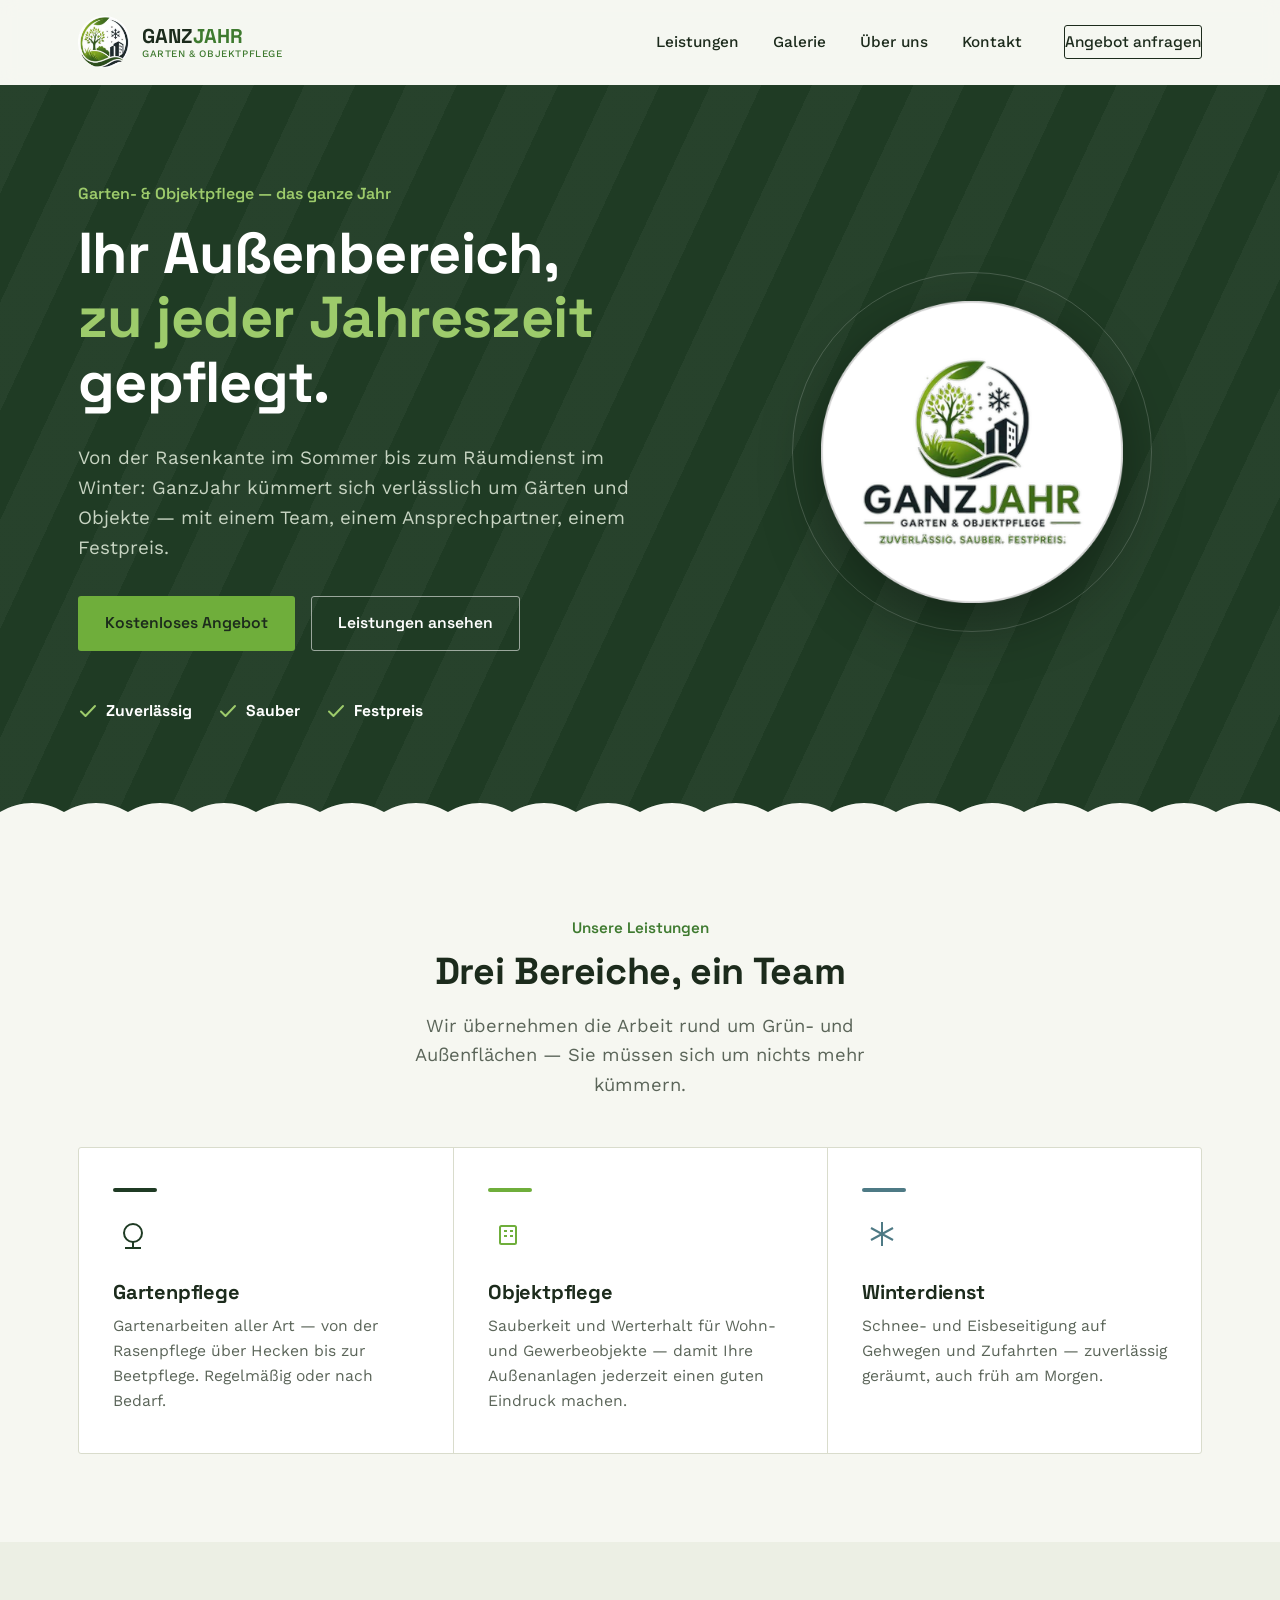
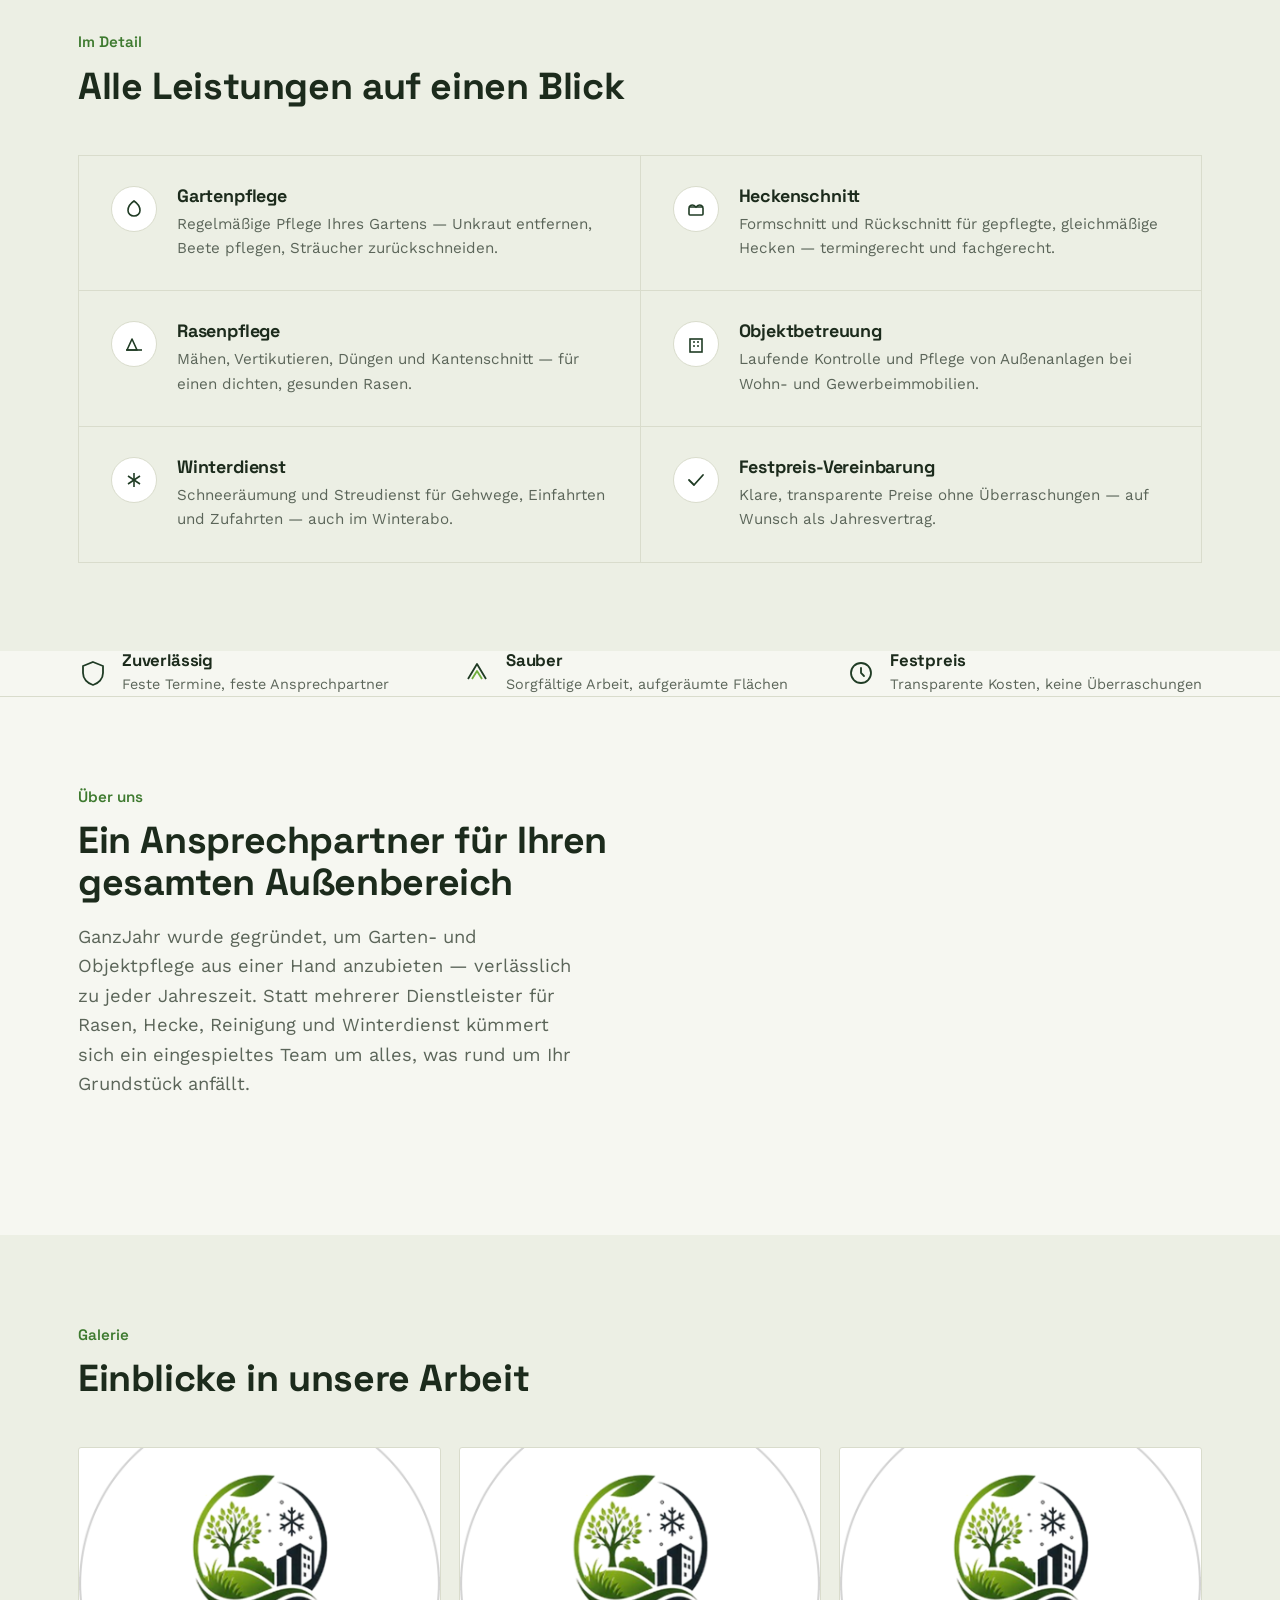
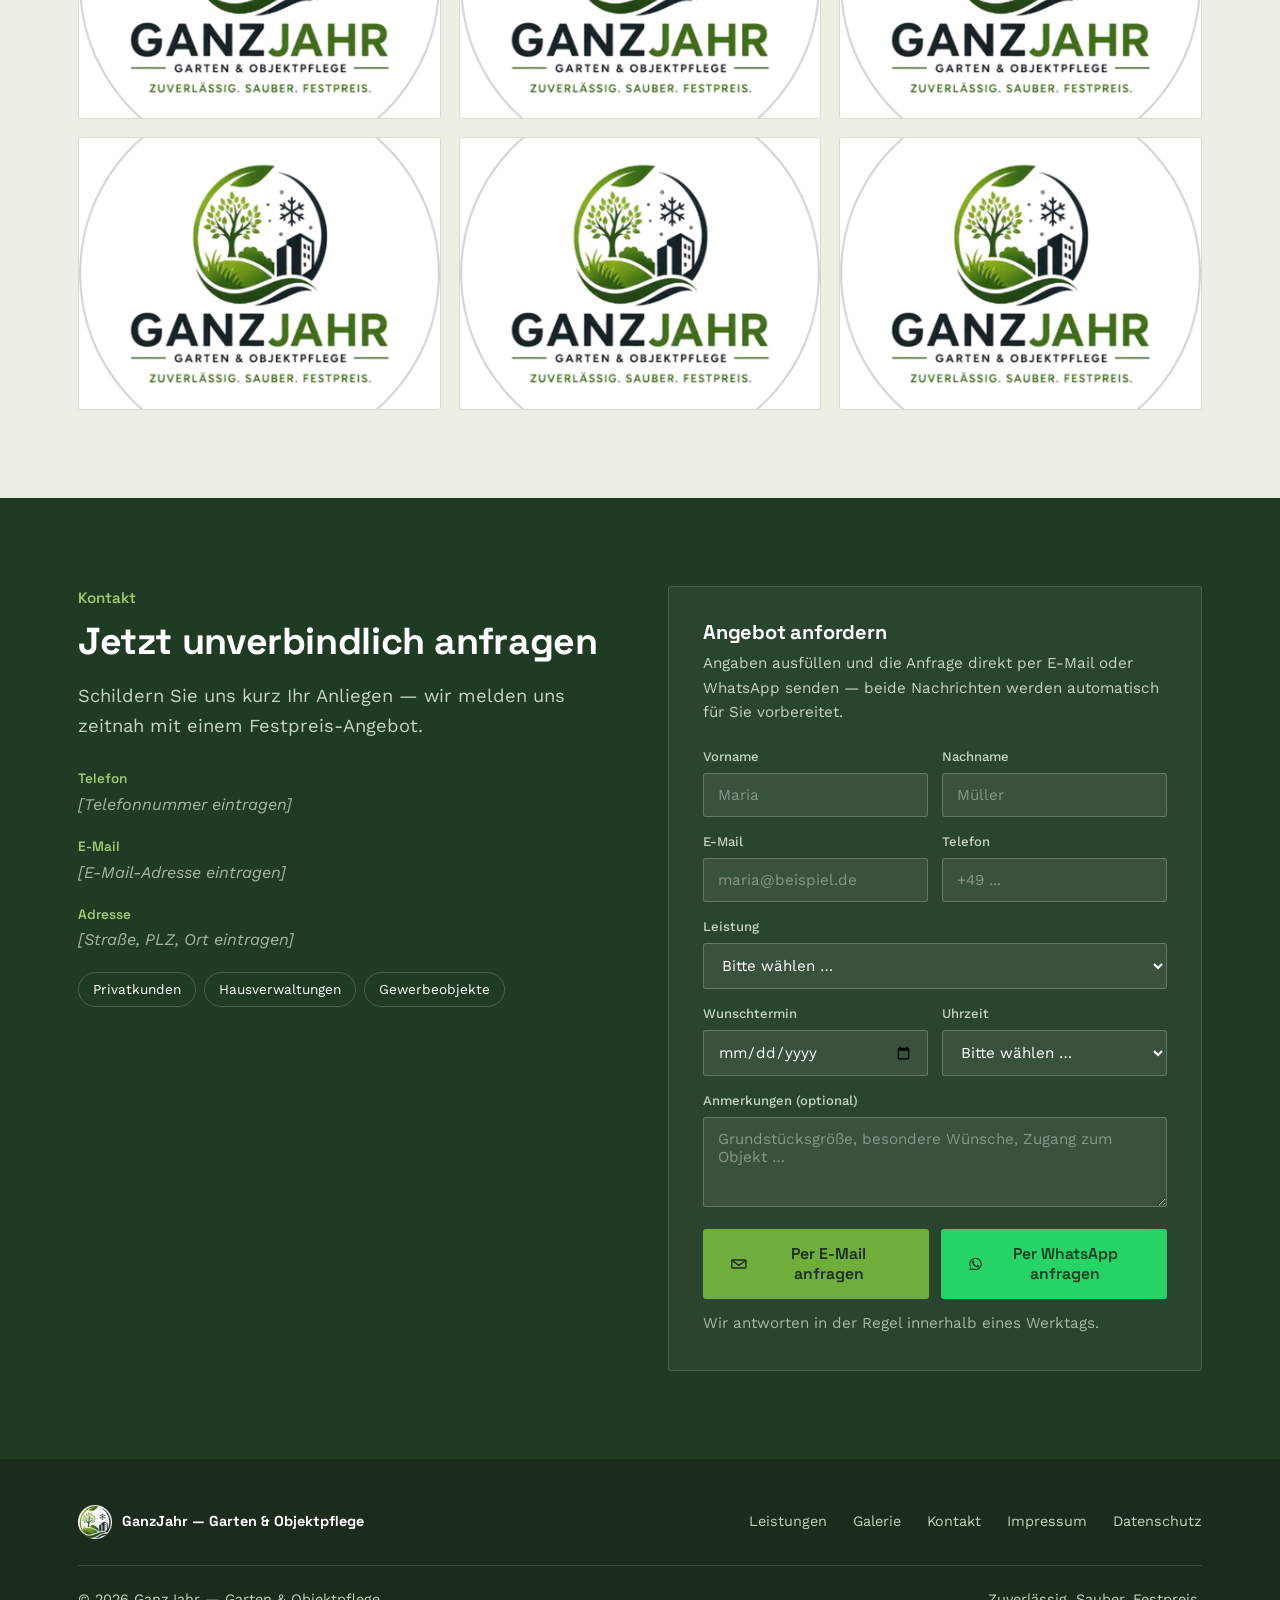
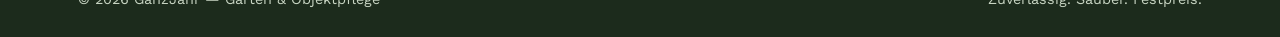
==== index.html @ 226527ea "first komment" ====
<!DOCTYPE html>
<html lang="de">
<head>
<meta charset="UTF-8">
<meta name="viewport" content="width=device-width, initial-scale=1.0">
<title>GanzJahr — Garten- & Objektpflege | Zuverlässig. Sauber. Festpreis.</title>
<meta name="description" content="GanzJahr übernimmt Gartenpflege, Objektpflege und Winterdienst für Privat- und Gewerbekunden — zuverlässig, sauber, zum Festpreis.">
<link rel="icon" type="image/png" href="img/logo-icon.png">
<link rel="preconnect" href="https://fonts.googleapis.com">
<link href="https://fonts.googleapis.com/css2?family=Space+Grotesk:wght@500;600;700&family=Work+Sans:wght@400;500;600&display=swap" rel="stylesheet">
<link rel="stylesheet" href="css/style.css">
</head>
<body>

<header class="site-header" id="siteHeader">
  <div class="container">
    <a href="#top" class="brand">
      <img src="img/logo-icon.png" alt="GanzJahr Logo">
      <span class="brand-text">GANZ<span>JAHR</span>
        <span class="brand-sub">GARTEN &amp; OBJEKTPFLEGE</span>
      </span>
    </a>
    <nav class="main-nav" id="mainNav">
      <a href="#leistungen">Leistungen</a>
      <a href="#galerie">Galerie</a>
      <a href="#ueber-uns">Über uns</a>
      <a href="#kontakt">Kontakt</a>
      <a href="#kontakt" class="btn btn-outline nav-cta">Angebot anfragen</a>
    </nav>
    <button class="nav-toggle" id="navToggle" aria-label="Menü öffnen" aria-expanded="false">
      <span></span><span></span><span></span>
    </button>
  </div>
</header>

<main id="top">

  <!-- ============ HERO ============ -->
  <section class="hero">
    <div class="hero-stripes"></div>
    <div class="container">
      <div class="hero-copy">
        <div class="hero-eyebrow">Garten- &amp; Objektpflege — das ganze Jahr</div>
        <h1>Ihr Außenbereich,<br><em>zu jeder Jahreszeit</em> gepflegt.</h1>
        <p class="lede">Von der Rasenkante im Sommer bis zum Räumdienst im Winter: GanzJahr kümmert sich verlässlich um Gärten und Objekte — mit einem Team, einem Ansprechpartner, einem Festpreis.</p>
        <div class="hero-actions">
          <a href="#kontakt" class="btn btn-primary">Kostenloses Angebot</a>
          <a href="#leistungen" class="btn btn-ghost">Leistungen ansehen</a>
        </div>
        <div class="hero-badges">
          <div>
            <svg width="20" height="20" viewBox="0 0 20 20" fill="none"><path d="M3 10.5L7.5 15L17 5" stroke="#9DCB6B" stroke-width="2" stroke-linecap="round" stroke-linejoin="round"/></svg>
            Zuverlässig
          </div>
          <div>
            <svg width="20" height="20" viewBox="0 0 20 20" fill="none"><path d="M3 10.5L7.5 15L17 5" stroke="#9DCB6B" stroke-width="2" stroke-linecap="round" stroke-linejoin="round"/></svg>
            Sauber
          </div>
          <div>
            <svg width="20" height="20" viewBox="0 0 20 20" fill="none"><path d="M3 10.5L7.5 15L17 5" stroke="#9DCB6B" stroke-width="2" stroke-linecap="round" stroke-linejoin="round"/></svg>
            Festpreis
          </div>
        </div>
      </div>
      <div class="hero-graphic">
        <div class="ring"><img src="img/logo-full.png" alt="GanzJahr — Garten &amp; Objektpflege"></div>
      </div>
    </div>

    <!-- signature hedge-cut divider -->
    <svg class="hedge-divider" viewBox="0 0 1200 34" preserveAspectRatio="none">
      <path d="M0,34 L0,18 C20,6 40,6 60,18 C80,6 100,6 120,18 C140,6 160,6 180,18 C200,6 220,6 240,18 C260,6 280,6 300,18 C320,6 340,6 360,18 C380,6 400,6 420,18 C440,6 460,6 480,18 C500,6 520,6 540,18 C560,6 580,6 600,18 C620,6 640,6 660,18 C680,6 700,6 720,18 C740,6 760,6 780,18 C800,6 820,6 840,18 C860,6 880,6 900,18 C920,6 940,6 960,18 C980,6 1000,6 1020,18 C1040,6 1060,6 1080,18 C1100,6 1120,6 1140,18 C1160,6 1180,6 1200,18 L1200,34 Z" fill="#F6F7F1"/>
    </svg>
  </section>

  <!-- ============ PILLARS (3 Kernleistungen) ============ -->
  <section id="leistungen">
    <div class="container">
      <div class="section-head center">
        <div class="section-tag">Unsere Leistungen</div>
        <h2>Drei Bereiche, ein Team</h2>
        <p class="lede" style="margin:0 auto;">Wir übernehmen die Arbeit rund um Grün- und Außenflächen — Sie müssen sich um nichts mehr kümmern.</p>
      </div>

      <div class="pillars">
        <div class="pillar">
          <div class="pillar-bar"></div>
          <div class="icon-wrap">
            <svg width="40" height="40" viewBox="0 0 40 40" fill="none"><circle cx="20" cy="19" r="9" stroke="#1F3B24" stroke-width="2"/><line x1="20" y1="28" x2="20" y2="35" stroke="#1F3B24" stroke-width="2"/><line x1="12" y1="34" x2="28" y2="34" stroke="#1F3B24" stroke-width="2"/></svg>
          </div>
          <h3>Gartenpflege</h3>
          <p>Gartenarbeiten aller Art — von der Rasenpflege über Hecken bis zur Beetpflege. Regelmäßig oder nach Bedarf.</p>
        </div>
        <div class="pillar">
          <div class="pillar-bar"></div>
          <div class="icon-wrap">
            <svg width="40" height="40" viewBox="0 0 40 40" fill="none"><rect x="12" y="12" width="16" height="18" rx="1.5" stroke="#6FAE3B" stroke-width="2"/><line x1="16" y1="17" x2="19" y2="17" stroke="#6FAE3B" stroke-width="2"/><line x1="16" y1="22" x2="19" y2="22" stroke="#6FAE3B" stroke-width="2"/><line x1="22" y1="17" x2="25" y2="17" stroke="#6FAE3B" stroke-width="2"/><line x1="22" y1="22" x2="25" y2="22" stroke="#6FAE3B" stroke-width="2"/></svg>
          </div>
          <h3>Objektpflege</h3>
          <p>Sauberkeit und Werterhalt für Wohn- und Gewerbeobjekte — damit Ihre Außenanlagen jederzeit einen guten Eindruck machen.</p>
        </div>
        <div class="pillar">
          <div class="pillar-bar"></div>
          <div class="icon-wrap">
            <svg width="40" height="40" viewBox="0 0 40 40" fill="none"><line x1="20" y1="8" x2="20" y2="32" stroke="#4E7A85" stroke-width="2"/><line x1="9" y1="14" x2="31" y2="26" stroke="#4E7A85" stroke-width="2"/><line x1="31" y1="14" x2="9" y2="26" stroke="#4E7A85" stroke-width="2"/></svg>
          </div>
          <h3>Winterdienst</h3>
          <p>Schnee- und Eisbeseitigung auf Gehwegen und Zufahrten — zuverlässig geräumt, auch früh am Morgen.</p>
        </div>
      </div>
    </div>
  </section>

  <!-- ============ DETAILLIERTE LEISTUNGEN ============ -->
  <section class="services-alt">
    <div class="container">
      <div class="section-head">
        <div class="section-tag">Im Detail</div>
        <h2>Alle Leistungen auf einen Blick</h2>
      </div>
    </div>
    <div class="container">
      <div class="service-grid">

        <div class="service-row">
          <div class="icon-wrap"><svg width="22" height="22" viewBox="0 0 22 22" fill="none"><path d="M11 3C11 3 5 7 5 12.5C5 15.5 7.5 18 11 18C14.5 18 17 15.5 17 12.5C17 7 11 3 11 3Z" stroke="#1F3B24" stroke-width="1.6"/></svg></div>
          <div>
            <h3>Gartenpflege</h3>
            <p>Regelmäßige Pflege Ihres Gartens — Unkraut entfernen, Beete pflegen, Sträucher zurückschneiden.</p>
          </div>
        </div>

        <div class="service-row">
          <div class="icon-wrap"><svg width="22" height="22" viewBox="0 0 22 22" fill="none"><rect x="4" y="9" width="14" height="8" rx="1" stroke="#1F3B24" stroke-width="1.6"/><path d="M4 9 Q7 5 11 9 Q15 5 18 9" stroke="#1F3B24" stroke-width="1.6"/></svg></div>
          <div>
            <h3>Heckenschnitt</h3>
            <p>Formschnitt und Rückschnitt für gepflegte, gleichmäßige Hecken — termingerecht und fachgerecht.</p>
          </div>
        </div>

        <div class="service-row">
          <div class="icon-wrap"><svg width="22" height="22" viewBox="0 0 22 22" fill="none"><path d="M4 17 L9 6 L14 17 Z" stroke="#1F3B24" stroke-width="1.6" stroke-linejoin="round"/><line x1="3" y1="17" x2="19" y2="17" stroke="#1F3B24" stroke-width="1.6"/></svg></div>
          <div>
            <h3>Rasenpflege</h3>
            <p>Mähen, Vertikutieren, Düngen und Kantenschnitt — für einen dichten, gesunden Rasen.</p>
          </div>
        </div>

        <div class="service-row">
          <div class="icon-wrap"><svg width="22" height="22" viewBox="0 0 22 22" fill="none"><rect x="5" y="6" width="12" height="13" stroke="#1F3B24" stroke-width="1.6"/><line x1="8" y1="9" x2="10" y2="9" stroke="#1F3B24" stroke-width="1.4"/><line x1="12" y1="9" x2="14" y2="9" stroke="#1F3B24" stroke-width="1.4"/><line x1="8" y1="13" x2="10" y2="13" stroke="#1F3B24" stroke-width="1.4"/><line x1="12" y1="13" x2="14" y2="13" stroke="#1F3B24" stroke-width="1.4"/></svg></div>
          <div>
            <h3>Objektbetreuung</h3>
            <p>Laufende Kontrolle und Pflege von Außenanlagen bei Wohn- und Gewerbeimmobilien.</p>
          </div>
        </div>

        <div class="service-row">
          <div class="icon-wrap"><svg width="22" height="22" viewBox="0 0 22 22" fill="none"><line x1="11" y1="4" x2="11" y2="18" stroke="#1F3B24" stroke-width="1.6"/><line x1="5" y1="7" x2="17" y2="15" stroke="#1F3B24" stroke-width="1.6"/><line x1="17" y1="7" x2="5" y2="15" stroke="#1F3B24" stroke-width="1.6"/></svg></div>
          <div>
            <h3>Winterdienst</h3>
            <p>Schneeräumung und Streudienst für Gehwege, Einfahrten und Zufahrten — auch im Winterabo.</p>
          </div>
        </div>

        <div class="service-row">
          <div class="icon-wrap"><svg width="22" height="22" viewBox="0 0 22 22" fill="none"><path d="M4 11L9 16L18 6" stroke="#1F3B24" stroke-width="1.8" stroke-linecap="round" stroke-linejoin="round"/></svg></div>
          <div>
            <h3>Festpreis-Vereinbarung</h3>
            <p>Klare, transparente Preise ohne Überraschungen — auf Wunsch als Jahresvertrag.</p>
          </div>
        </div>

      </div>
    </div>
  </section>

  <!-- ============ TRUST BAND (Tagline) ============ -->
  <section class="trust-band" style="padding-top:0; padding-bottom:0; border-top:none;">
    <div class="container">
      <div class="trust-item">
        <svg width="30" height="30" viewBox="0 0 30 30" fill="none"><path d="M15 4L25 8V15C25 21 20.5 25.5 15 27C9.5 25.5 5 21 5 15V8L15 4Z" stroke="#1F3B24" stroke-width="1.8"/></svg>
        <div><h4>Zuverlässig</h4><p>Feste Termine, feste Ansprechpartner</p></div>
      </div>
      <div class="trust-item">
        <svg width="30" height="30" viewBox="0 0 30 30" fill="none"><path d="M6 21L15 6L24 21" stroke="#1F3B24" stroke-width="1.8" stroke-linejoin="round"/><path d="M10 21L15 13L20 21" stroke="#6FAE3B" stroke-width="1.8" stroke-linejoin="round"/></svg>
        <div><h4>Sauber</h4><p>Sorgfältige Arbeit, aufgeräumte Flächen</p></div>
      </div>
      <div class="trust-item">
        <svg width="30" height="30" viewBox="0 0 30 30" fill="none"><circle cx="15" cy="15" r="10" stroke="#1F3B24" stroke-width="1.8"/><path d="M15 10V15L18 18" stroke="#1F3B24" stroke-width="1.8" stroke-linecap="round"/></svg>
        <div><h4>Festpreis</h4><p>Transparente Kosten, keine Überraschungen</p></div>
      </div>
    </div>
  </section>

  <!-- ============ ÜBER UNS ============ -->
  <section id="ueber-uns">
    <div class="container">
      <div class="section-head">
        <div class="section-tag">Über uns</div>
        <h2>Ein Ansprechpartner für Ihren gesamten Außenbereich</h2>
        <p class="lede">GanzJahr wurde gegründet, um Garten- und Objektpflege aus einer Hand anzubieten — verlässlich zu jeder Jahreszeit. Statt mehrerer Dienstleister für Rasen, Hecke, Reinigung und Winterdienst kümmert sich ein eingespieltes Team um alles, was rund um Ihr Grundstück anfällt.</p>
      </div>
    </div>
  </section>

  <!-- ============ GALERIE ============ -->
  <section id="galerie" class="services-alt">
    <div class="container">
      <div class="section-head">
        <div class="section-tag">Galerie</div>
        <h2>Einblicke in unsere Arbeit</h2>
      </div>

      <div class="gallery-grid" id="galleryGrid">
        <a class="gallery-item" href="img/gallery/rasenpflege.svg" data-lightbox><img src="img/gallery/rasenpflege.jpg" alt="Rasenpflege — Vorher/Nachher" loading="lazy"></a>
        <a class="gallery-item" href="img/gallery/heckenschnitt.svg" data-lightbox><img src="img/gallery/heckenschnitt.jpg" alt="Heckenschnitt Formschnitt" loading="lazy"></a>
        <a class="gallery-item" href="img/gallery/gartenpflege.svg" data-lightbox><img src="img/gallery/gartenpflege.jpg" alt="Laufende Gartenpflege" loading="lazy"></a>
        <a class="gallery-item" href="img/gallery/winterdienst.svg" data-lightbox><img src="img/gallery/winterdienst.jpg" alt="Winterdienst Räum- und Streudienst" loading="lazy"></a>
        <a class="gallery-item" href="img/gallery/objektpflege.svg" data-lightbox><img src="img/gallery/objektpflege.jpg" alt="Objektpflege Außenanlagen" loading="lazy"></a>
        <a class="gallery-item" href="img/gallery/team.svg" data-lightbox><img src="img/gallery/team.jpg" alt="Unser Team im Einsatz" loading="lazy"></a>
      </div>
    </div>
  </section>

  <!-- ============ KONTAKT ============ -->
  <section id="kontakt" class="contact">
    <div class="container">
      <div class="contact-grid">
        <div>
          <div class="section-tag">Kontakt</div>
          <h2>Jetzt unverbindlich anfragen</h2>
          <p class="lede">Schildern Sie uns kurz Ihr Anliegen — wir melden uns zeitnah mit einem Festpreis-Angebot.</p>

          <ul class="contact-list">
            <li>
              <div>
                <strong>Telefon</strong>
                <span class="placeholder-text">[Telefonnummer eintragen]</span>
              </div>
            </li>
            <li>
              <div>
                <strong>E-Mail</strong>
                <span class="placeholder-text">[E-Mail-Adresse eintragen]</span>
              </div>
            </li>
            <li>
              <div>
                <strong>Adresse</strong>
                <span class="placeholder-text">[Straße, PLZ, Ort eintragen]</span>
              </div>
            </li>
          </ul>

          <div class="area-list">
            <span>Privatkunden</span>
            <span>Hausverwaltungen</span>
            <span>Gewerbeobjekte</span>
          </div>
        </div>

        <div class="contact-card">
          <h3>Angebot anfordern</h3>
          <p>Angaben ausfüllen und die Anfrage direkt per E-Mail oder WhatsApp senden — beide Nachrichten werden automatisch für Sie vorbereitet.</p>

          <div class="booking-form">
            <div class="form-row">
              <div class="form-group">
                <label for="firstName">Vorname</label>
                <input type="text" id="firstName" placeholder="Maria">
              </div>
              <div class="form-group">
                <label for="lastName">Nachname</label>
                <input type="text" id="lastName" placeholder="Müller">
              </div>
            </div>
            <div class="form-row">
              <div class="form-group">
                <label for="email">E-Mail</label>
                <input type="email" id="email" placeholder="maria@beispiel.de">
              </div>
              <div class="form-group">
                <label for="phone">Telefon</label>
                <input type="tel" id="phone" placeholder="+49 ...">
              </div>
            </div>
            <div class="form-group">
              <label for="service">Leistung</label>
              <select id="service">
                <option value="">Bitte wählen …</option>
                <option>Gartenpflege (allgemein)</option>
                <option>Heckenschnitt</option>
                <option>Rasenpflege</option>
                <option>Objektbetreuung</option>
                <option>Winterdienst</option>
                <option>Festpreis-Jahresvertrag</option>
                <option>Sonstiges / individuelle Anfrage</option>
              </select>
            </div>
            <div class="form-row">
              <div class="form-group">
                <label for="date">Wunschtermin</label>
                <input type="date" id="date">
              </div>
              <div class="form-group">
                <label for="time">Uhrzeit</label>
                <select id="time">
                  <option value="">Bitte wählen …</option>
                  <option>08:00 Uhr</option>
                  <option>09:00 Uhr</option>
                  <option>10:00 Uhr</option>
                  <option>11:00 Uhr</option>
                  <option>13:00 Uhr</option>
                  <option>14:00 Uhr</option>
                  <option>15:00 Uhr</option>
                  <option>16:00 Uhr</option>
                  <option>17:00 Uhr</option>
                </select>
              </div>
            </div>
            <div class="form-group">
              <label for="message">Anmerkungen (optional)</label>
              <textarea id="message" placeholder="Grundstücksgröße, besondere Wünsche, Zugang zum Objekt …"></textarea>
            </div>

            <div id="form-status" class="form-status" role="status"></div>

            <div class="form-actions">
              <button type="button" class="btn btn-primary" id="submitEmailBtn" onclick="sendEmail()">
                <svg width="18" height="18" viewBox="0 0 20 20" fill="none"><path d="M3 5.5h14a1 1 0 011 1v7a1 1 0 01-1 1H3a1 1 0 01-1-1v-7a1 1 0 011-1z" stroke="currentColor" stroke-width="1.6"/><path d="M2.5 6l7.5 5.5L17.5 6" stroke="currentColor" stroke-width="1.6" stroke-linecap="round" stroke-linejoin="round"/></svg>
                Per E-Mail anfragen
              </button>
              <button type="button" class="btn btn-whatsapp" id="submitWhatsappBtn" onclick="sendWhatsApp()">
                <svg width="18" height="18" viewBox="0 0 24 24" fill="currentColor"><path d="M17.47 14.38c-.29-.15-1.71-.84-1.97-.94-.27-.1-.46-.15-.66.15-.2.29-.75.94-.92 1.13-.17.2-.34.22-.63.07-.29-.15-1.22-.45-2.32-1.43-.86-.76-1.44-1.7-1.6-1.99-.17-.29-.02-.44.13-.59.13-.13.29-.34.44-.51.15-.17.2-.29.29-.49.1-.2.05-.37-.02-.51-.07-.15-.66-1.59-.9-2.18-.24-.57-.48-.5-.66-.51h-.56c-.2 0-.51.07-.78.37-.27.29-1.02 1-1.02 2.43 0 1.43 1.05 2.82 1.19 3.01.15.2 2.05 3.13 4.97 4.39.69.3 1.23.48 1.65.61.69.22 1.32.19 1.82.11.55-.08 1.71-.7 1.95-1.37.24-.68.24-1.26.17-1.38-.07-.12-.26-.2-.55-.34z"/><path d="M12.02 2C6.5 2 2.02 6.48 2.02 12c0 1.87.51 3.63 1.4 5.14L2 22l4.99-1.31A9.96 9.96 0 0012.02 22C17.55 22 22 17.52 22 12S17.55 2 12.02 2zm0 18.2c-1.7 0-3.29-.47-4.65-1.28l-.33-.2-3.16.83.84-3.08-.22-.32A8.18 8.18 0 013.82 12c0-4.53 3.68-8.2 8.2-8.2 4.53 0 8.2 3.67 8.2 8.2 0 4.52-3.67 8.2-8.2 8.2z"/></svg>
                Per WhatsApp anfragen
              </button>
            </div>
            <p class="form-hint">Wir antworten in der Regel innerhalb eines Werktags.</p>
          </div>
        </div>
      </div>
    </div>
  </section>

</main>

<footer class="site-footer">
  <div class="container">
    <div class="footer-top">
      <div class="footer-brand">
        <img src="img/logo-icon.png" alt="GanzJahr">
        GanzJahr — Garten &amp; Objektpflege
      </div>
      <div class="footer-links">
        <a href="#leistungen">Leistungen</a>
        <a href="#galerie">Galerie</a>
        <a href="#kontakt">Kontakt</a>
        <a href="impressum.html">Impressum</a>
        <a href="datenschutz.html">Datenschutz</a>
      </div>
    </div>
    <div class="footer-bottom">
      <span>© <span id="year"></span> GanzJahr — Garten &amp; Objektpflege</span>
      <span>Zuverlässig. Sauber. Festpreis.</span>
    </div>
  </div>
</footer>

<div class="lightbox" id="lightbox">
  <button class="lightbox-close" id="lightboxClose" aria-label="Schließen">&times;</button>
  <img id="lightboxImg" src="" alt="">
</div>

<script src="js/main.js"></script>
</body>
</html>
---- css/style.css ----
/* ===========================================================
   GanzJahr — Garten & Objektpflege
   Design tokens derived from the brand mark:
   dark canopy green, bright leaf green, near-black ink, warm paper.
   =========================================================== */

:root {
  --ink:        #1C2B1C;   /* near-black, tinted green — headings, structure */
  --forest:     #1F3B24;   /* deep forest green — hero / footer grounds     */
  --forest-2:   #26471F;   /* secondary deep green for gradients/stripes    */
  --green:      #3E7A2F;   /* mid brand green                               */
  --leaf:       #6FAE3B;   /* bright leaf accent — CTAs, highlights          */
  --leaf-light: #9DCB6B;   /* lighter leaf, hovers                          */
  --ice:        #CFE3E8;   /* pale ice-blue — Winterdienst accent only      */
  --ice-deep:   #4E7A85;   /* deeper ice for icon strokes on light bg       */
  --paper:      #F6F7F1;   /* warm off-white background                     */
  --paper-dim:  #ECEFE4;   /* alternate section background                  */
  --line:       #D9DCCC;   /* hairline borders                              */
  --muted:      #5B6559;   /* secondary text on paper                       */
  --muted-on-dark: #C7D4C2;

  --font-display: 'Space Grotesk', 'Arial Narrow', sans-serif;
  --font-body: 'Work Sans', -apple-system, 'Segoe UI', sans-serif;

  --max-w: 1180px;
  --radius: 3px;
}

* { box-sizing: border-box; }
html { scroll-behavior: smooth; }

html, body {
  margin: 0;
  padding: 0;
}

body {
  font-family: var(--font-body);
  color: var(--ink);
  background: var(--paper);
  line-height: 1.6;
  font-size: 17px;
  -webkit-font-smoothing: antialiased;
}

img { max-width: 100%; display: block; }

a { color: inherit; text-decoration: none; }

.container {
  max-width: var(--max-w);
  margin: 0 auto;
  padding: 0 28px;
}

h1, h2, h3, h4 {
  font-family: var(--font-display);
  font-weight: 700;
  line-height: 1.12;
  margin: 0 0 0.5em;
  letter-spacing: -0.01em;
}

h1 { font-size: clamp(2.4rem, 5vw, 3.6rem); }
h2 { font-size: clamp(1.7rem, 3vw, 2.35rem); }
h3 { font-size: 1.25rem; }

p { margin: 0 0 1em; max-width: 62ch; }

.lede {
  font-size: 1.15rem;
  color: var(--muted);
  max-width: 46ch;
}

section { padding: 88px 0; }

.section-tag {
  font-family: var(--font-display);
  font-weight: 600;
  font-size: 0.95rem;
  color: var(--green);
  margin: 0 0 10px;
}

.section-head {
  max-width: 620px;
  margin-bottom: 48px;
}

.section-head.center {
  margin-left: auto;
  margin-right: auto;
  text-align: center;
}

/* -------------------- Buttons -------------------- */

.btn {
  display: inline-flex;
  align-items: center;
  gap: 8px;
  padding: 14px 26px;
  font-family: var(--font-display);
  font-weight: 600;
  font-size: 0.98rem;
  border-radius: var(--radius);
  border: 1.5px solid transparent;
  cursor: pointer;
  transition: transform 0.15s ease, background 0.15s ease, border-color 0.15s ease;
}

.btn:hover { transform: translateY(-1px); }

.btn-primary {
  background: var(--leaf);
  color: var(--ink);
}
.btn-primary:hover { background: var(--leaf-light); }

.btn-ghost {
  border-color: rgba(255,255,255,0.55);
  color: #fff;
}
.btn-ghost:hover { border-color: #fff; background: rgba(255,255,255,0.08); }

.btn-outline {
  border-color: var(--ink);
  color: var(--ink);
}
.btn-outline:hover { background: var(--ink); color: #fff; }

/* -------------------- Header -------------------- */

.site-header {
  position: sticky;
  top: 0;
  z-index: 40;
  background: rgba(246,247,241,0.9);
  backdrop-filter: blur(8px);
  border-bottom: 1px solid transparent;
  transition: border-color 0.2s ease, background 0.2s ease;
}

.site-header.is-scrolled {
  border-color: var(--line);
  background: rgba(246,247,241,0.97);
}

.site-header .container {
  display: flex;
  align-items: center;
  justify-content: space-between;
  height: 84px;
}

.brand {
  display: flex;
  align-items: center;
  gap: 12px;
}

.brand img { height: 52px; width: auto; }

.brand-text {
  font-family: var(--font-display);
  font-weight: 700;
  font-size: 1.25rem;
  color: var(--ink);
  line-height: 1.1;
}
.brand-text span { color: var(--green); }
.brand-sub {
  display: block;
  font-family: var(--font-body);
  font-weight: 500;
  font-size: 0.62rem;
  letter-spacing: 0.06em;
  color: var(--muted);
  margin-top: 2px;
}

.main-nav {
  display: flex;
  align-items: center;
  gap: 34px;
}

.main-nav a {
  font-size: 0.96rem;
  font-weight: 500;
  color: var(--ink);
  position: relative;
  padding: 4px 0;
}
.main-nav a::after {
  content: "";
  position: absolute;
  left: 0; right: 0; bottom: -2px;
  height: 2px;
  background: var(--leaf);
  transform: scaleX(0);
  transform-origin: left;
  transition: transform 0.18s ease;
}
.main-nav a:hover::after { transform: scaleX(1); }

.nav-cta {
  margin-left: 8px;
  padding: 10px 20px;
}

.nav-toggle {
  display: none;
  flex-direction: column;
  gap: 5px;
  background: none;
  border: none;
  cursor: pointer;
  padding: 8px;
}
.nav-toggle span {
  width: 24px; height: 2px; background: var(--ink);
}

/* -------------------- Hero -------------------- */

.hero {
  position: relative;
  background: var(--forest);
  color: #fff;
  overflow: hidden;
  padding: 96px 0 0;
}

.hero-stripes {
  position: absolute;
  inset: 0;
  background:
    repeating-linear-gradient(
      115deg,
      rgba(255,255,255,0.035) 0px,
      rgba(255,255,255,0.035) 46px,
      transparent 46px,
      transparent 92px
    );
  pointer-events: none;
}

.hero .container {
  position: relative;
  display: grid;
  grid-template-columns: 1.15fr 0.85fr;
  gap: 40px;
  align-items: center;
  padding-bottom: 70px;
}

.hero-eyebrow {
  font-family: var(--font-display);
  font-weight: 600;
  color: var(--leaf-light);
  font-size: 1rem;
  margin-bottom: 14px;
}

.hero h1 { color: #fff; }
.hero h1 em {
  font-style: normal;
  color: var(--leaf-light);
}

.hero .lede { color: var(--muted-on-dark); font-size: 1.18rem; }

.hero-actions {
  display: flex;
  gap: 16px;
  margin-top: 32px;
  flex-wrap: wrap;
}

.hero-badges {
  display: flex;
  gap: 26px;
  margin-top: 48px;
  flex-wrap: wrap;
}
.hero-badges div {
  font-family: var(--font-display);
  font-weight: 700;
  font-size: 0.98rem;
  color: #fff;
  display: flex;
  align-items: center;
  gap: 8px;
}
.hero-badges svg { flex-shrink: 0; }

.hero-graphic {
  position: relative;
  display: flex;
  justify-content: center;
}
.hero-graphic .ring {
  width: 100%;
  max-width: 360px;
  aspect-ratio: 1;
  border-radius: 50%;
  border: 1.5px solid rgba(255,255,255,0.18);
  display: flex;
  align-items: center;
  justify-content: center;
  padding: 28px;
}
.hero-graphic img {
  width: 100%;
  filter: drop-shadow(0 18px 30px rgba(0,0,0,0.35));
}

/* Hedge / zigzag divider — recurring signature motif */
.hedge-divider {
  display: block;
  width: 100%;
  height: 34px;
}

/* -------------------- Pillars (3 services) -------------------- */

.pillars {
  display: grid;
  grid-template-columns: repeat(3, 1fr);
  gap: 0;
  border: 1px solid var(--line);
  border-radius: var(--radius);
  overflow: hidden;
  background: #fff;
}

.pillar {
  padding: 40px 34px;
  border-left: 1px solid var(--line);
  position: relative;
}
.pillar:first-child { border-left: none; }

.pillar-bar {
  height: 4px;
  width: 44px;
  margin-bottom: 22px;
  border-radius: 2px;
}
.pillar:nth-child(1) .pillar-bar { background: var(--forest); }
.pillar:nth-child(2) .pillar-bar { background: var(--leaf); }
.pillar:nth-child(3) .pillar-bar { background: var(--ice-deep); }

.pillar .icon-wrap { margin-bottom: 18px; }

.pillar h3 { margin-bottom: 10px; }
.pillar p { color: var(--muted); font-size: 0.98rem; margin-bottom: 0; }

/* -------------------- Detailed services list -------------------- */

.services-alt { background: var(--paper-dim); }

.service-grid {
  display: grid;
  grid-template-columns: repeat(2, 1fr);
  gap: 1px;
  background: var(--line);
  border: 1px solid var(--line);
}

.service-row {
  background: var(--paper-dim);
  padding: 30px 32px;
  display: flex;
  gap: 20px;
}

.service-row .icon-wrap {
  flex-shrink: 0;
  width: 46px; height: 46px;
  border-radius: 50%;
  background: #fff;
  border: 1px solid var(--line);
  display: flex; align-items: center; justify-content: center;
}

.service-row h3 { margin-bottom: 6px; font-size: 1.12rem; }
.service-row p { margin: 0; color: var(--muted); font-size: 0.95rem; }

/* -------------------- Trust / tagline band -------------------- */

.trust-band {
  padding: 54px 0;
  border-top: 1px solid var(--line);
  border-bottom: 1px solid var(--line);
}
.trust-band .container {
  display: flex;
  justify-content: space-between;
  flex-wrap: wrap;
  gap: 28px;
}
.trust-item {
  display: flex;
  align-items: center;
  gap: 14px;
  flex: 1 1 220px;
}
.trust-item h4 {
  font-family: var(--font-display);
  font-size: 1.05rem;
  margin: 0 0 3px;
}
.trust-item p { margin: 0; font-size: 0.9rem; color: var(--muted); }

/* -------------------- Gallery -------------------- */

.gallery-grid {
  display: grid;
  grid-template-columns: repeat(3, 1fr);
  gap: 18px;
}
.gallery-item {
  overflow: hidden;
  border-radius: var(--radius);
  border: 1px solid var(--line);
  cursor: pointer;
  background: #fff;
  position: relative;
}
.gallery-item img {
  width: 100%;
  height: 100%;
  aspect-ratio: 4/3;
  object-fit: cover;
  transition: transform 0.35s ease;
}
.gallery-item:hover img { transform: scale(1.04); }

.gallery-note {
  margin-top: 22px;
  font-size: 0.88rem;
  color: var(--muted);
}
.gallery-note code {
  background: var(--paper-dim);
  padding: 2px 6px;
  border-radius: 3px;
  font-size: 0.85em;
}

/* Lightbox */
.lightbox {
  position: fixed; inset: 0;
  background: rgba(20,26,18,0.92);
  display: none;
  align-items: center;
  justify-content: center;
  z-index: 100;
  padding: 40px;
}
.lightbox.is-open { display: flex; }
.lightbox img {
  max-width: min(900px, 90vw);
  max-height: 82vh;
  border-radius: 4px;
}
.lightbox-close {
  position: absolute;
  top: 26px; right: 30px;
  background: none;
  border: none;
  color: #fff;
  font-size: 2rem;
  line-height: 1;
  cursor: pointer;
}

/* -------------------- Contact -------------------- */

.contact {
  background: var(--forest);
  color: #fff;
}
.contact .section-tag { color: var(--leaf-light); }
.contact h2 { color: #fff; }
.contact .lede { color: var(--muted-on-dark); }

.contact-grid {
  display: grid;
  grid-template-columns: 1fr 1fr;
  gap: 56px;
  align-items: start;
}

.contact-list {
  list-style: none;
  margin: 28px 0 0;
  padding: 0;
  display: flex;
  flex-direction: column;
  gap: 18px;
}
.contact-list li {
  display: flex;
  gap: 14px;
  align-items: flex-start;
  font-size: 1.02rem;
}
.contact-list strong { display: block; font-family: var(--font-display); font-size: 0.85rem; color: var(--leaf-light); font-weight: 600; margin-bottom: 2px; }
.placeholder-text { color: var(--muted-on-dark); font-style: italic; opacity: 0.8; }

.contact-card {
  background: rgba(255,255,255,0.05);
  border: 1px solid rgba(255,255,255,0.14);
  border-radius: var(--radius);
  padding: 34px;
}
.contact-card h3 { color: #fff; margin-bottom: 8px; }
.contact-card p { color: var(--muted-on-dark); font-size: 0.95rem; }

/* -------------------- Booking form -------------------- */

.booking-form { margin-top: 22px; }

.form-row {
  display: grid;
  grid-template-columns: 1fr 1fr;
  gap: 14px;
}

.form-group { margin-bottom: 14px; }

.form-group label {
  display: block;
  font-size: 0.82rem;
  font-weight: 500;
  color: var(--muted-on-dark);
  margin-bottom: 6px;
}

.form-group input,
.form-group select,
.form-group textarea {
  width: 100%;
  background: rgba(255,255,255,0.07);
  border: 1px solid rgba(255,255,255,0.22);
  color: #fff;
  padding: 12px 14px;
  border-radius: var(--radius);
  font-family: var(--font-body);
  font-size: 0.95rem;
  transition: border-color 0.15s ease, background 0.15s ease;
}

.form-group select option { color: var(--ink); }

.form-group input::placeholder,
.form-group textarea::placeholder { color: rgba(255,255,255,0.4); }

.form-group input:focus,
.form-group select:focus,
.form-group textarea:focus {
  outline: none;
  border-color: var(--leaf);
  background: rgba(255,255,255,0.1);
}

.form-group textarea {
  min-height: 90px;
  resize: vertical;
  font-family: var(--font-body);
}

.form-status {
  display: none;
  padding: 12px 14px;
  border-radius: var(--radius);
  margin-bottom: 14px;
  font-size: 0.9rem;
}
.form-status.is-visible { display: block; }
.form-status.is-error {
  background: rgba(193,68,59,0.16);
  border: 1px solid rgba(193,68,59,0.4);
  color: #F3B9B4;
}
.form-status.is-success {
  background: rgba(111,174,59,0.16);
  border: 1px solid rgba(111,174,59,0.4);
  color: var(--leaf-light);
}

.form-actions {
  display: flex;
  gap: 12px;
  flex-wrap: wrap;
  margin-top: 4px;
}
.form-actions .btn { flex: 1 1 200px; justify-content: center; }

.btn-whatsapp {
  background: #25D366;
  color: #0B3D22;
  border-color: transparent;
}
.btn-whatsapp:hover { background: #2EE679; }

.form-hint {
  margin: 12px 0 0;
  font-size: 0.82rem;
  color: var(--muted-on-dark);
  opacity: 0.8;
}

.area-list {
  margin-top: 18px;
  display: flex;
  flex-wrap: wrap;
  gap: 8px;
}
.area-list span {
  border: 1px solid rgba(255,255,255,0.2);
  border-radius: 20px;
  padding: 6px 14px;
  font-size: 0.85rem;
}

/* -------------------- Footer -------------------- */

.site-footer {
  background: var(--ink);
  color: var(--muted-on-dark);
  padding: 46px 0 26px;
  font-size: 0.9rem;
}
.footer-top {
  display: flex;
  justify-content: space-between;
  align-items: center;
  flex-wrap: wrap;
  gap: 20px;
  padding-bottom: 26px;
  border-bottom: 1px solid rgba(255,255,255,0.12);
}
.footer-brand {
  display: flex;
  align-items: center;
  gap: 10px;
  font-family: var(--font-display);
  font-weight: 700;
  color: #fff;
}
.footer-brand img { height: 34px; }

.footer-links { display: flex; gap: 26px; flex-wrap: wrap; }
.footer-links a:hover { color: #fff; }

.footer-bottom {
  padding-top: 22px;
  display: flex;
  justify-content: space-between;
  flex-wrap: wrap;
  gap: 10px;
}

/* -------------------- Legal pages -------------------- */

.legal-hero {
  background: var(--forest);
  color: #fff;
  padding: 64px 0 48px;
}
.legal-hero h1 { color: #fff; margin-bottom: 8px; }
.legal-hero p { color: var(--muted-on-dark); margin: 0; }

.legal-body {
  padding: 56px 0 90px;
}
.legal-body .container { max-width: 800px; }
.legal-body h2 {
  font-size: 1.3rem;
  margin-top: 2.2em;
}
.legal-body h2:first-child { margin-top: 0; }
.legal-body p, .legal-body li { color: var(--ink); }
.legal-body ul { padding-left: 1.2em; }
.legal-body .placeholder {
  background: #FFF7E0;
  border: 1px dashed #D8B34A;
  padding: 2px 6px;
  border-radius: 3px;
  font-style: italic;
}
.legal-note {
  margin-top: 40px;
  padding: 18px 22px;
  background: var(--paper-dim);
  border-left: 3px solid var(--leaf);
  font-size: 0.92rem;
  color: var(--muted);
}

/* -------------------- Responsive -------------------- */

@media (max-width: 900px) {
  .hero .container { grid-template-columns: 1fr; }
  .hero-graphic { order: -1; }
  .hero-graphic .ring { max-width: 220px; }
  .pillars { grid-template-columns: 1fr; }
  .pillar { border-left: none; border-top: 1px solid var(--line); }
  .pillar:first-child { border-top: none; }
  .service-grid { grid-template-columns: 1fr; }
  .gallery-grid { grid-template-columns: repeat(2, 1fr); }
  .contact-grid { grid-template-columns: 1fr; gap: 36px; }
}

@media (max-width: 520px) {
  .form-row { grid-template-columns: 1fr; }
  .form-actions .btn { flex: 1 1 100%; }
}

@media (max-width: 720px) {
  section { padding: 62px 0; }
  .main-nav { position: fixed; top: 84px; left: 0; right: 0; background: var(--paper); flex-direction: column; align-items: flex-start; padding: 24px 28px 30px; border-bottom: 1px solid var(--line); gap: 18px; transform: translateY(-8px); opacity: 0; pointer-events: none; transition: 0.2s ease; }
  .main-nav.is-open { transform: translateY(0); opacity: 1; pointer-events: auto; }
  .nav-toggle { display: flex; }
  .nav-cta { margin-left: 0; }
  .gallery-grid { grid-template-columns: 1fr; }
  .footer-top, .footer-bottom { flex-direction: column; align-items: flex-start; }
}

@media (prefers-reduced-motion: reduce) {
  html { scroll-behavior: auto; }
  * { transition: none !important; }
}

:focus-visible {
  outline: 2px solid var(--leaf);
  outline-offset: 2px;
}
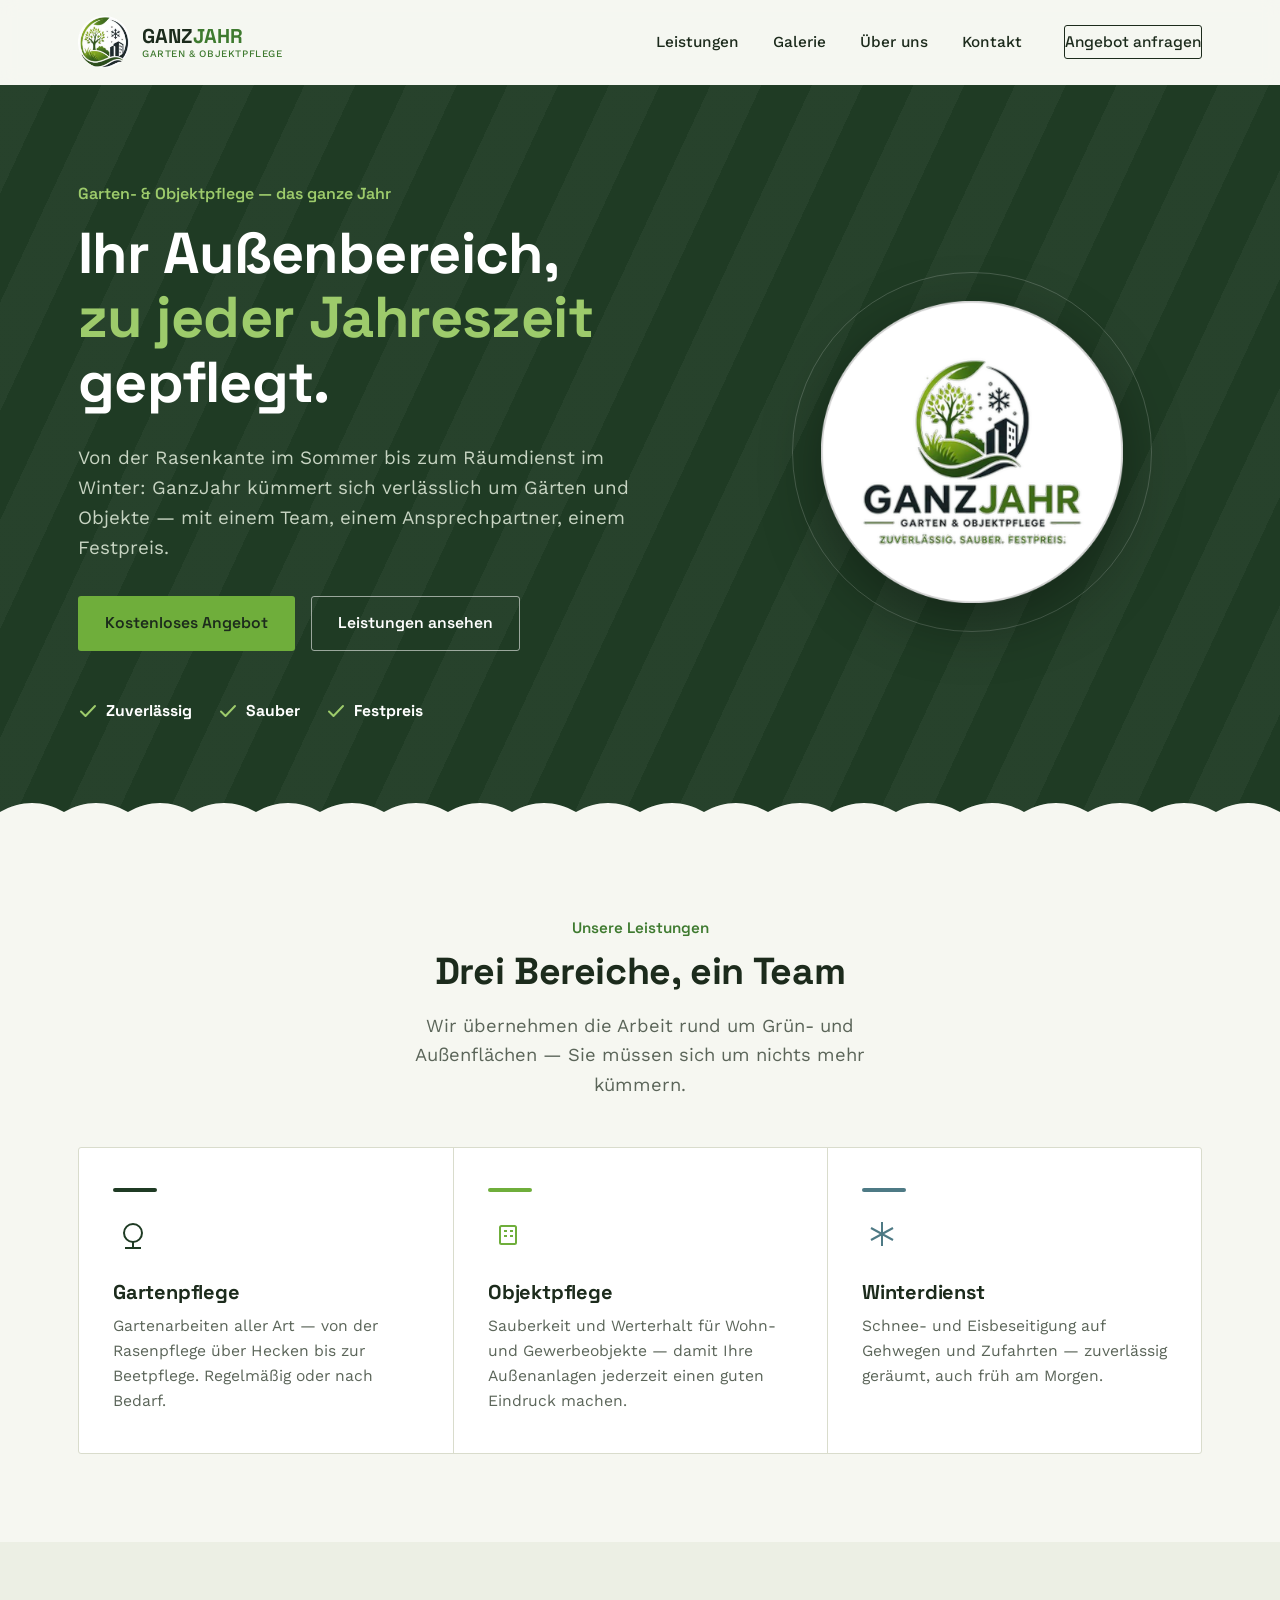
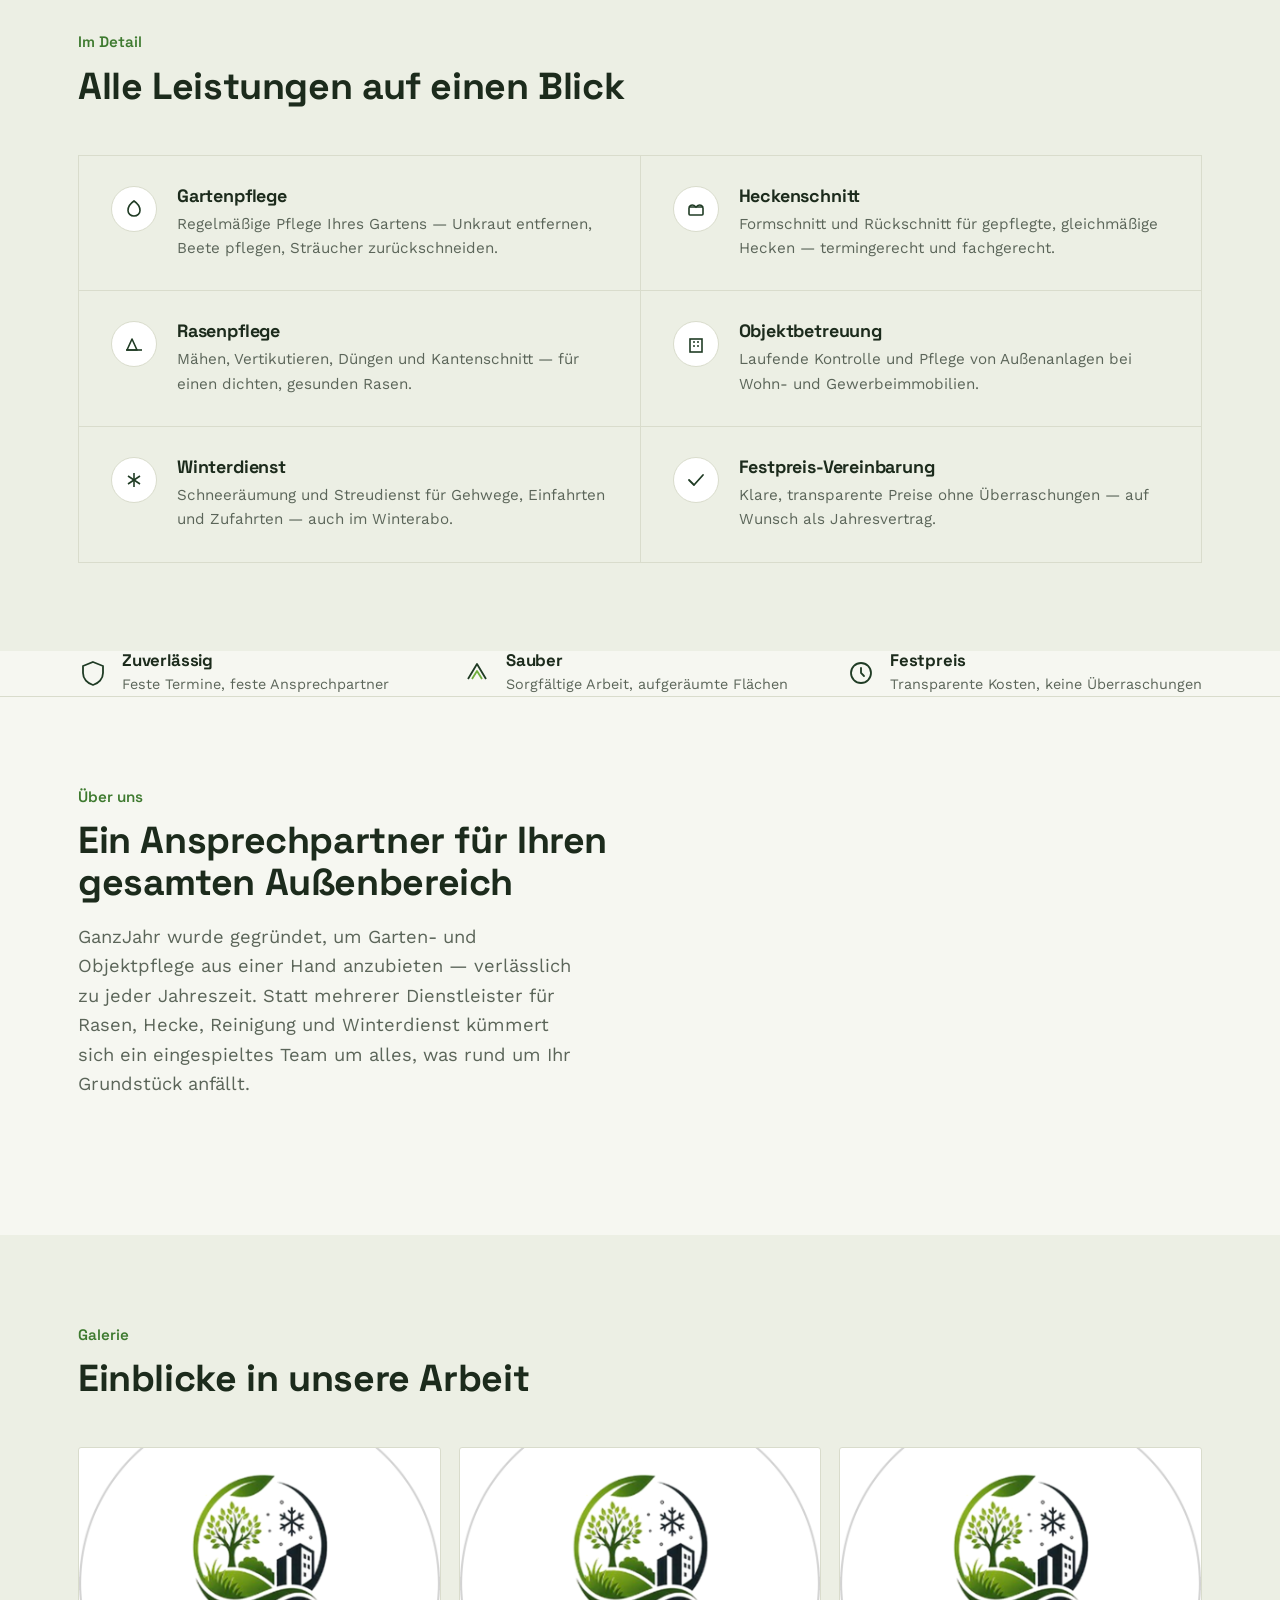
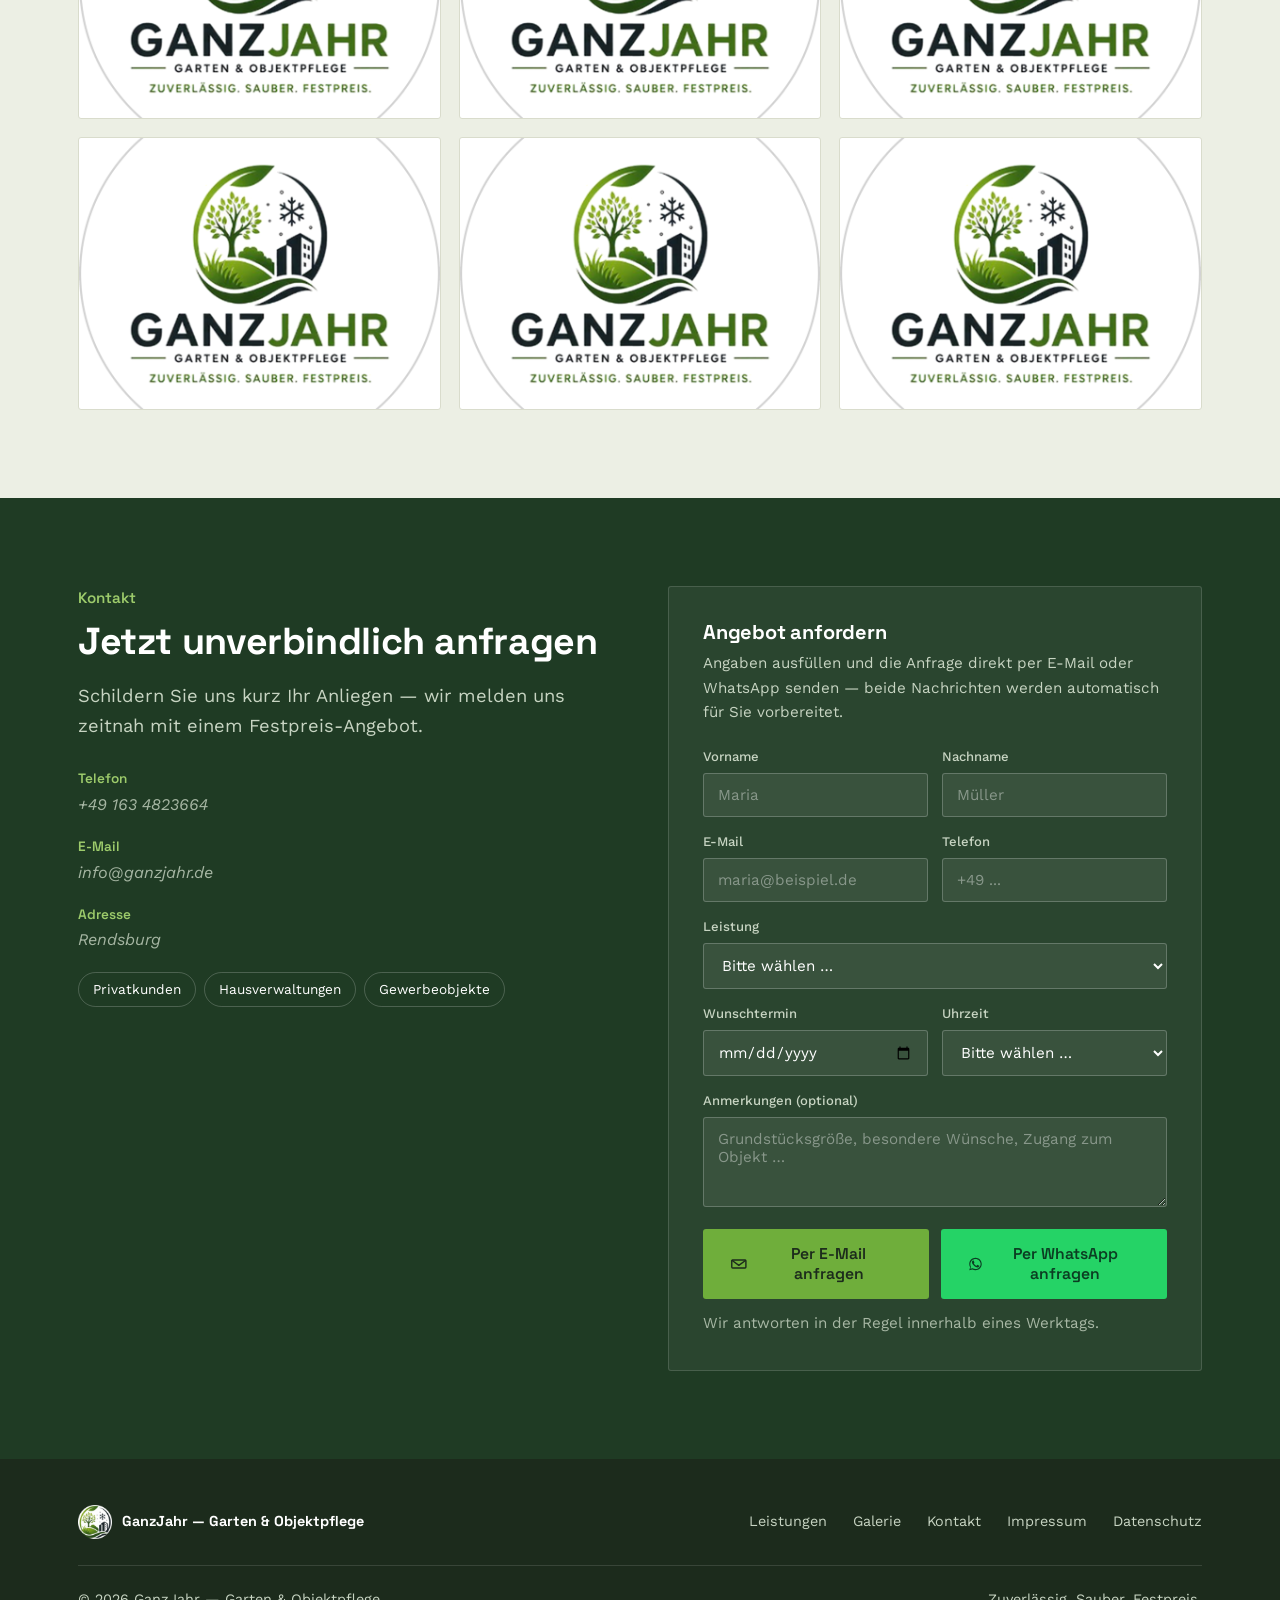
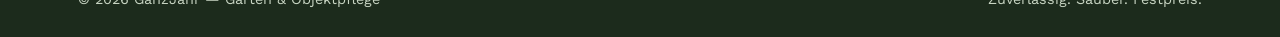
==== commit 1b17df71: "second comment" ====
--- a/index.html
+++ b/index.html
@@ -235,19 +235,19 @@
             <li>
               <div>
                 <strong>Telefon</strong>
-                <span class="placeholder-text">[Telefonnummer eintragen]</span>
+                <span class="placeholder-text">+49 163 4823664</span>
               </div>
             </li>
             <li>
               <div>
                 <strong>E-Mail</strong>
-                <span class="placeholder-text">[E-Mail-Adresse eintragen]</span>
+                <span class="placeholder-text">info@ganzjahr.de</span>
               </div>
             </li>
             <li>
               <div>
                 <strong>Adresse</strong>
-                <span class="placeholder-text">[Straße, PLZ, Ort eintragen]</span>
+                <span class="placeholder-text">Rendsburg</span>
               </div>
             </li>
           </ul>
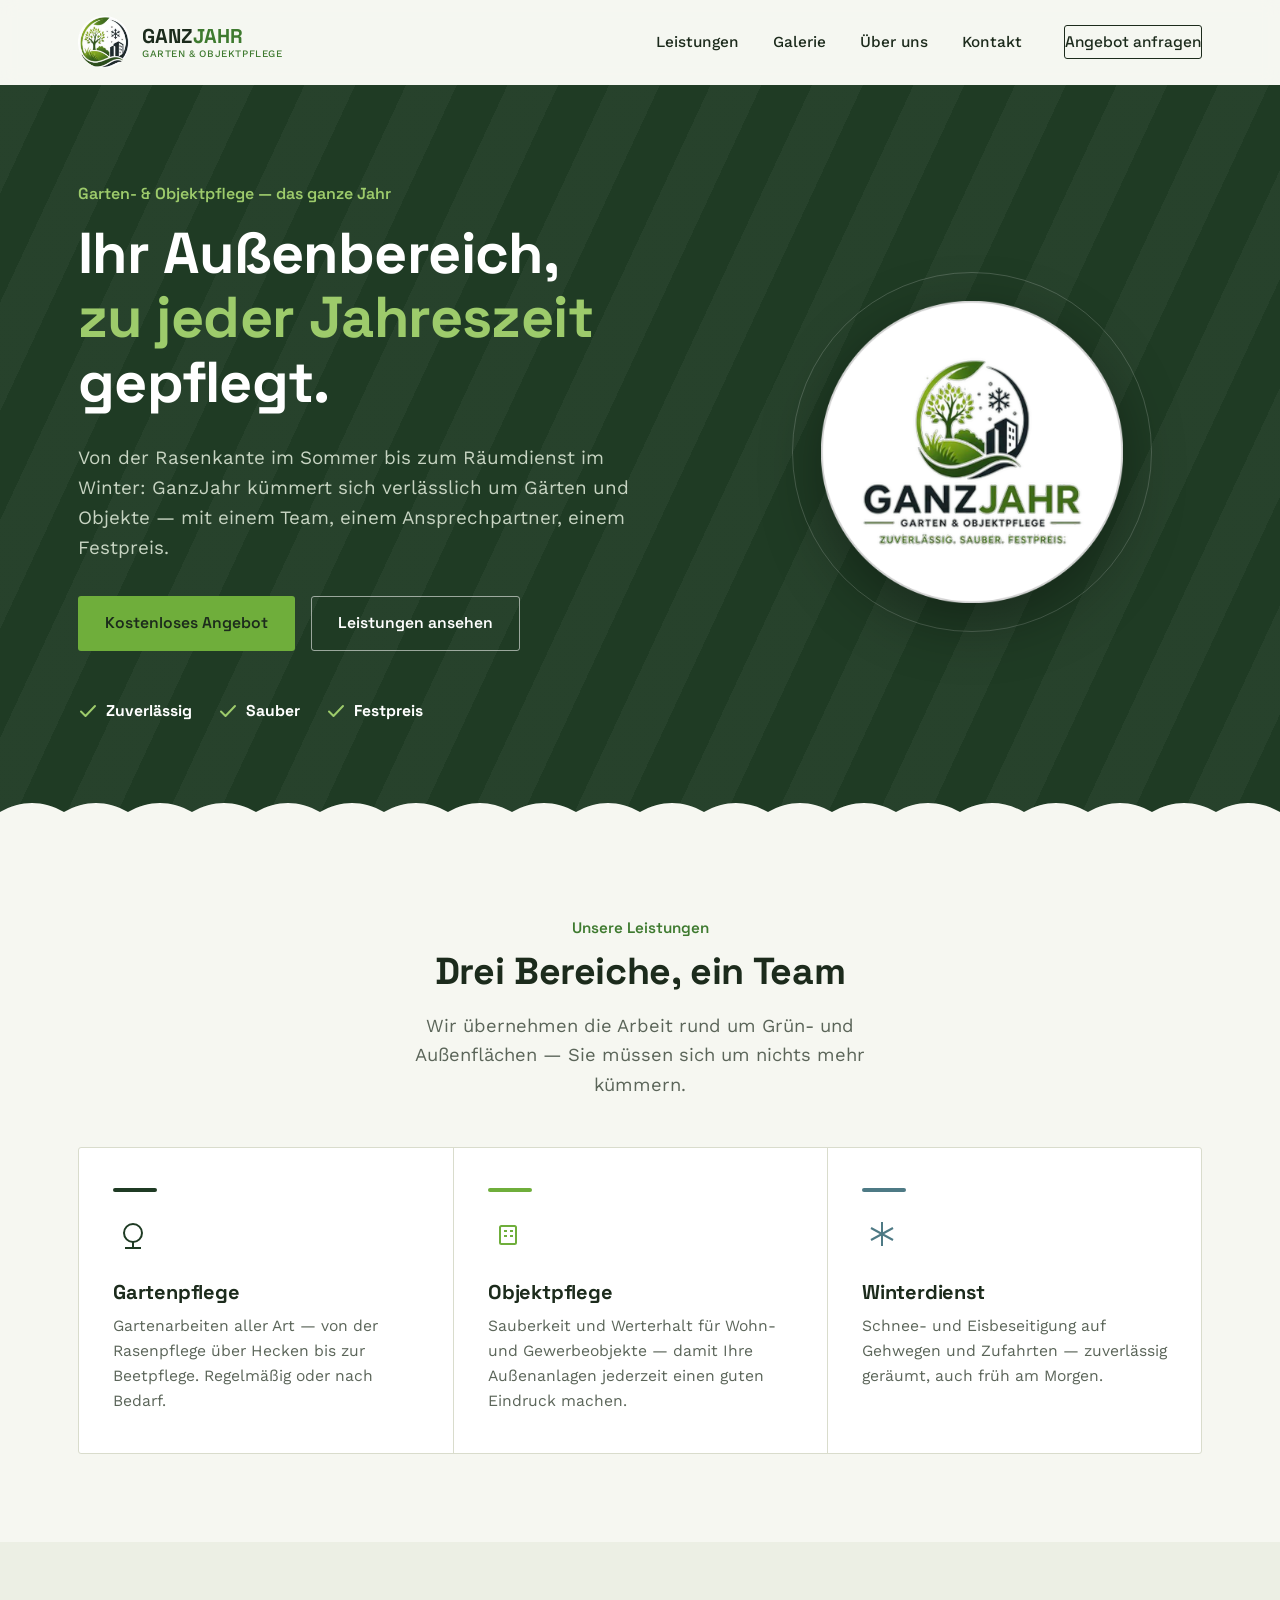
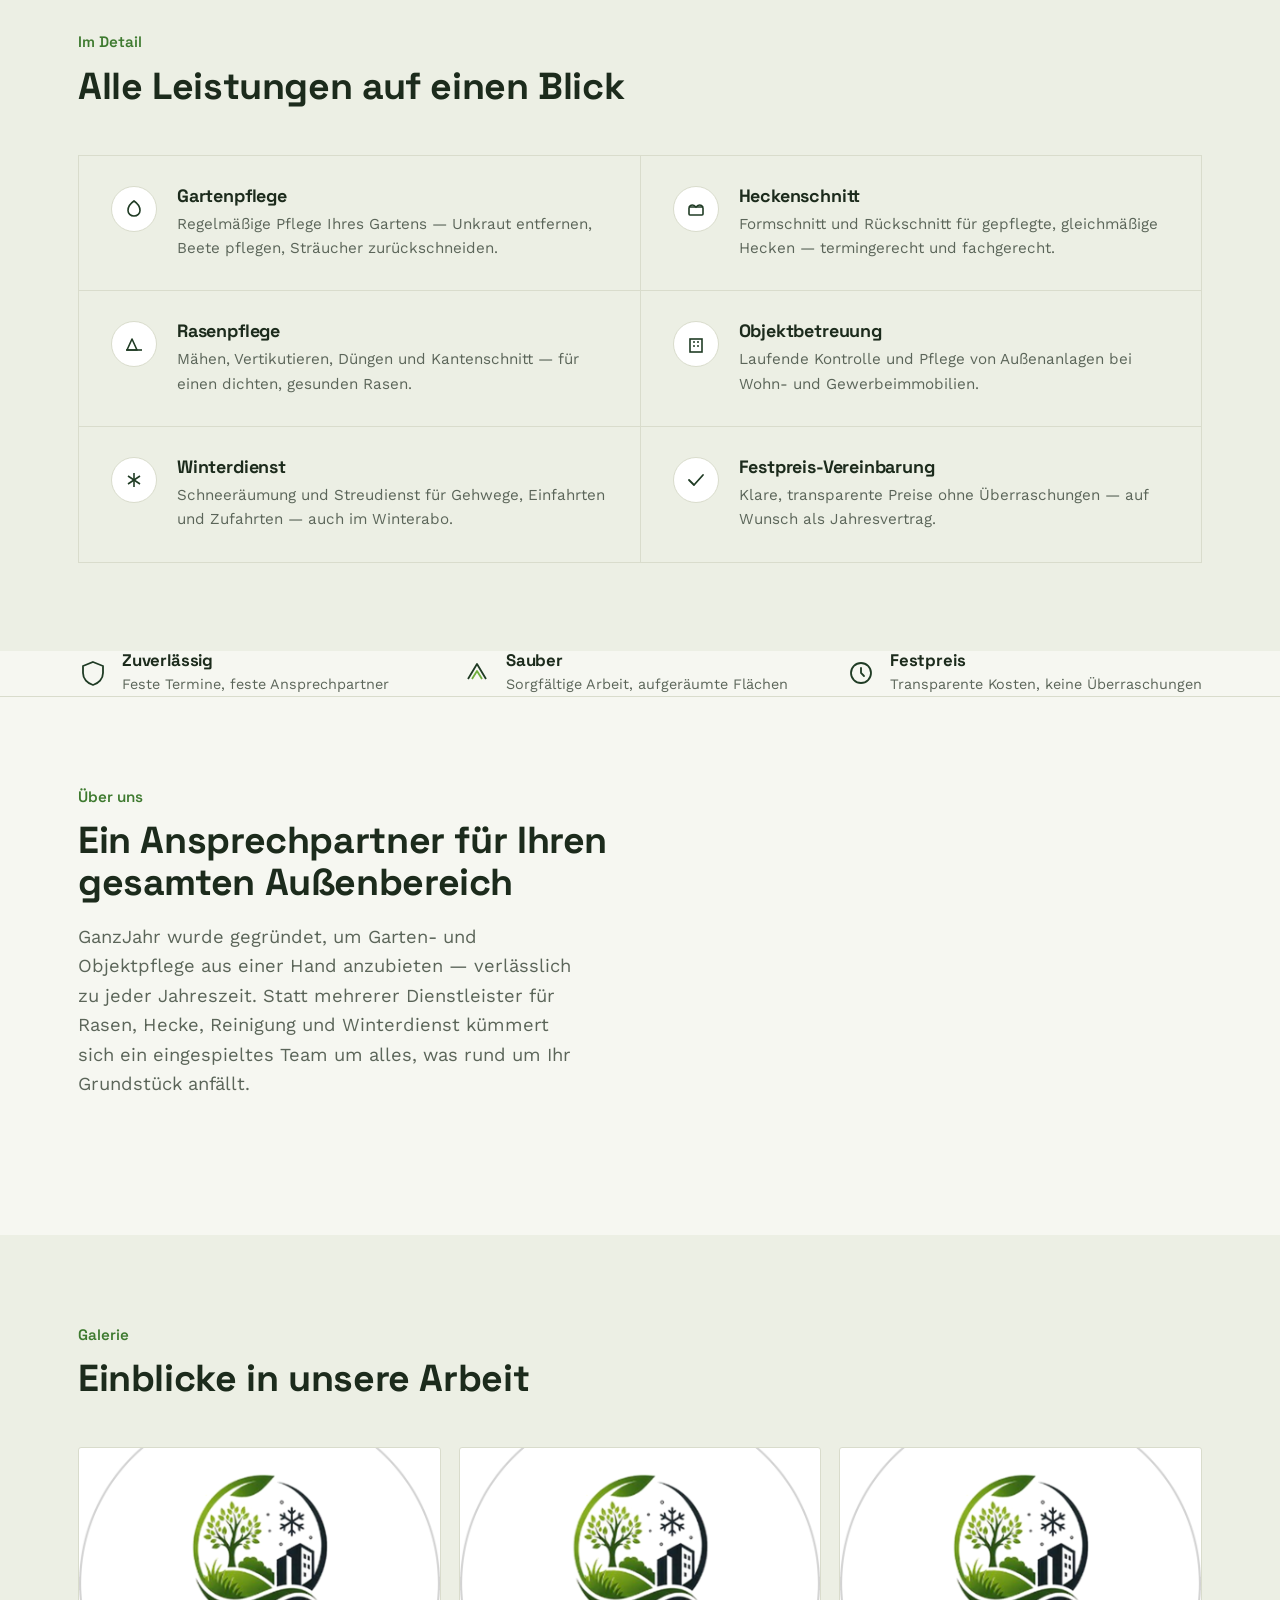
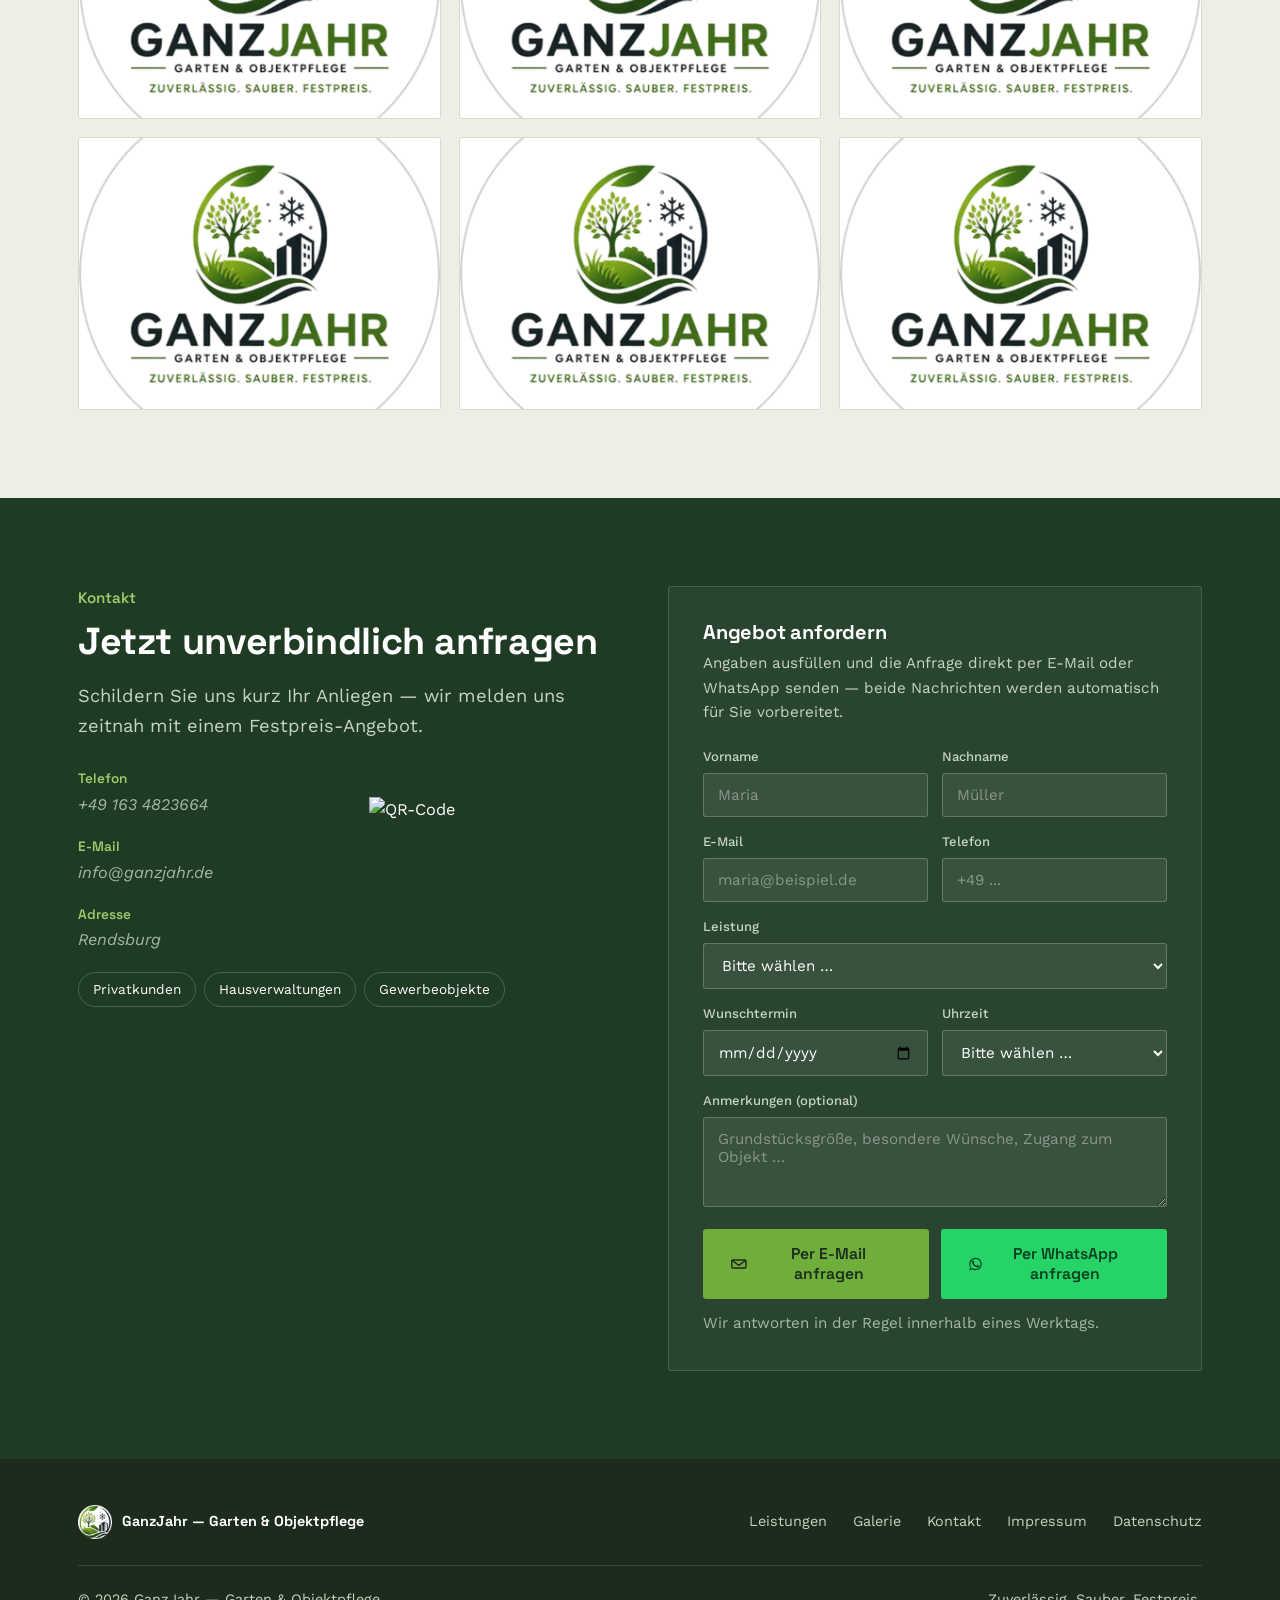
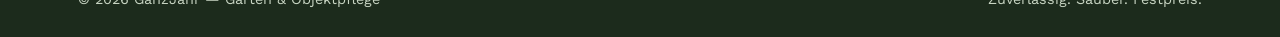
==== commit 55f13720: "تعديل ال header" ====
--- a/index.html
+++ b/index.html
@@ -5,11 +5,47 @@
 <meta name="viewport" content="width=device-width, initial-scale=1.0">
 <title>GanzJahr — Garten- & Objektpflege | Zuverlässig. Sauber. Festpreis.</title>
 <meta name="description" content="GanzJahr übernimmt Gartenpflege, Objektpflege und Winterdienst für Privat- und Gewerbekunden — zuverlässig, sauber, zum Festpreis.">
+<meta name="robots" content="index, follow">
+<link rel="canonical" href="https://ganzjahr.de/">
+ 
+<meta property="og:type" content="website">
+<meta property="og:title" content="GanzJahr — Garten- & Objektpflege | Zuverlässig. Sauber. Festpreis.">
+<meta property="og:description" content="GanzJahr übernimmt Gartenpflege, Objektpflege und Winterdienst für Privat- und Gewerbekunden — zuverlässig, sauber, zum Festpreis.">
+<meta property="og:url" content="https://ganzjahr.de/">
+<meta property="og:image" content="https://ganzjahr.de/img/logo-icon.png">
+<meta property="og:locale" content="de_DE">
+<meta property="og:site_name" content="GanzJahr">
+ 
+<meta name="twitter:card" content="summary_large_image">
+<meta name="twitter:title" content="GanzJahr — Garten- & Objektpflege">
+<meta name="twitter:description" content="Gartenpflege, Objektpflege und Winterdienst — zuverlässig, sauber, zum Festpreis.">
+<meta name="twitter:image" content="https://ganzjahr.de/img/logo-icon.png">
+ 
+<script type="application/ld+json">
+{
+  "@context": "https://schema.org",
+  "@type": "LocalBusiness",
+  "name": "GanzJahr",
+  "url": "https://ganzjahr.de/",
+  "logo": "https://ganzjahr.de/img/logo-icon.png",
+  "image": "https://ganzjahr.de/img/logo-icon.png",
+  "description": "Gartenpflege, Objektpflege und Winterdienst für Privat- und Gewerbekunden.",
+  "email": "info@ganzjahr.de",
+  "telephone": "+49 163 4823664",
+  "address": {
+    "@type": "PostalAddress",
+    "addressLocality": "Rendsburg",
+    "addressCountry": "DE"
+  }
+}
+</script>
+ 
 <link rel="icon" type="image/png" href="img/logo-icon.png">
 <link rel="preconnect" href="https://fonts.googleapis.com">
 <link href="https://fonts.googleapis.com/css2?family=Space+Grotesk:wght@500;600;700&family=Work+Sans:wght@400;500;600&display=swap" rel="stylesheet">
 <link rel="stylesheet" href="css/style.css">
 </head>
+
 <body>
 
 <header class="site-header" id="siteHeader">
@@ -238,10 +274,13 @@
                 <span class="placeholder-text">+49 163 4823664</span>
               </div>
             </li>
-            <li>
+            <li style="position: relative;">
               <div>
                 <strong>E-Mail</strong>
                 <span class="placeholder-text">info@ganzjahr.de</span>
+              </div>
+              <div class="qr-box" style="position: absolute; left: 50%; top: 50%; transform: translateY(-50%); margin-left: 24px;">
+                <img src="img/qrcode.png" alt="QR-Code" width="128" height="128">
               </div>
             </li>
             <li>
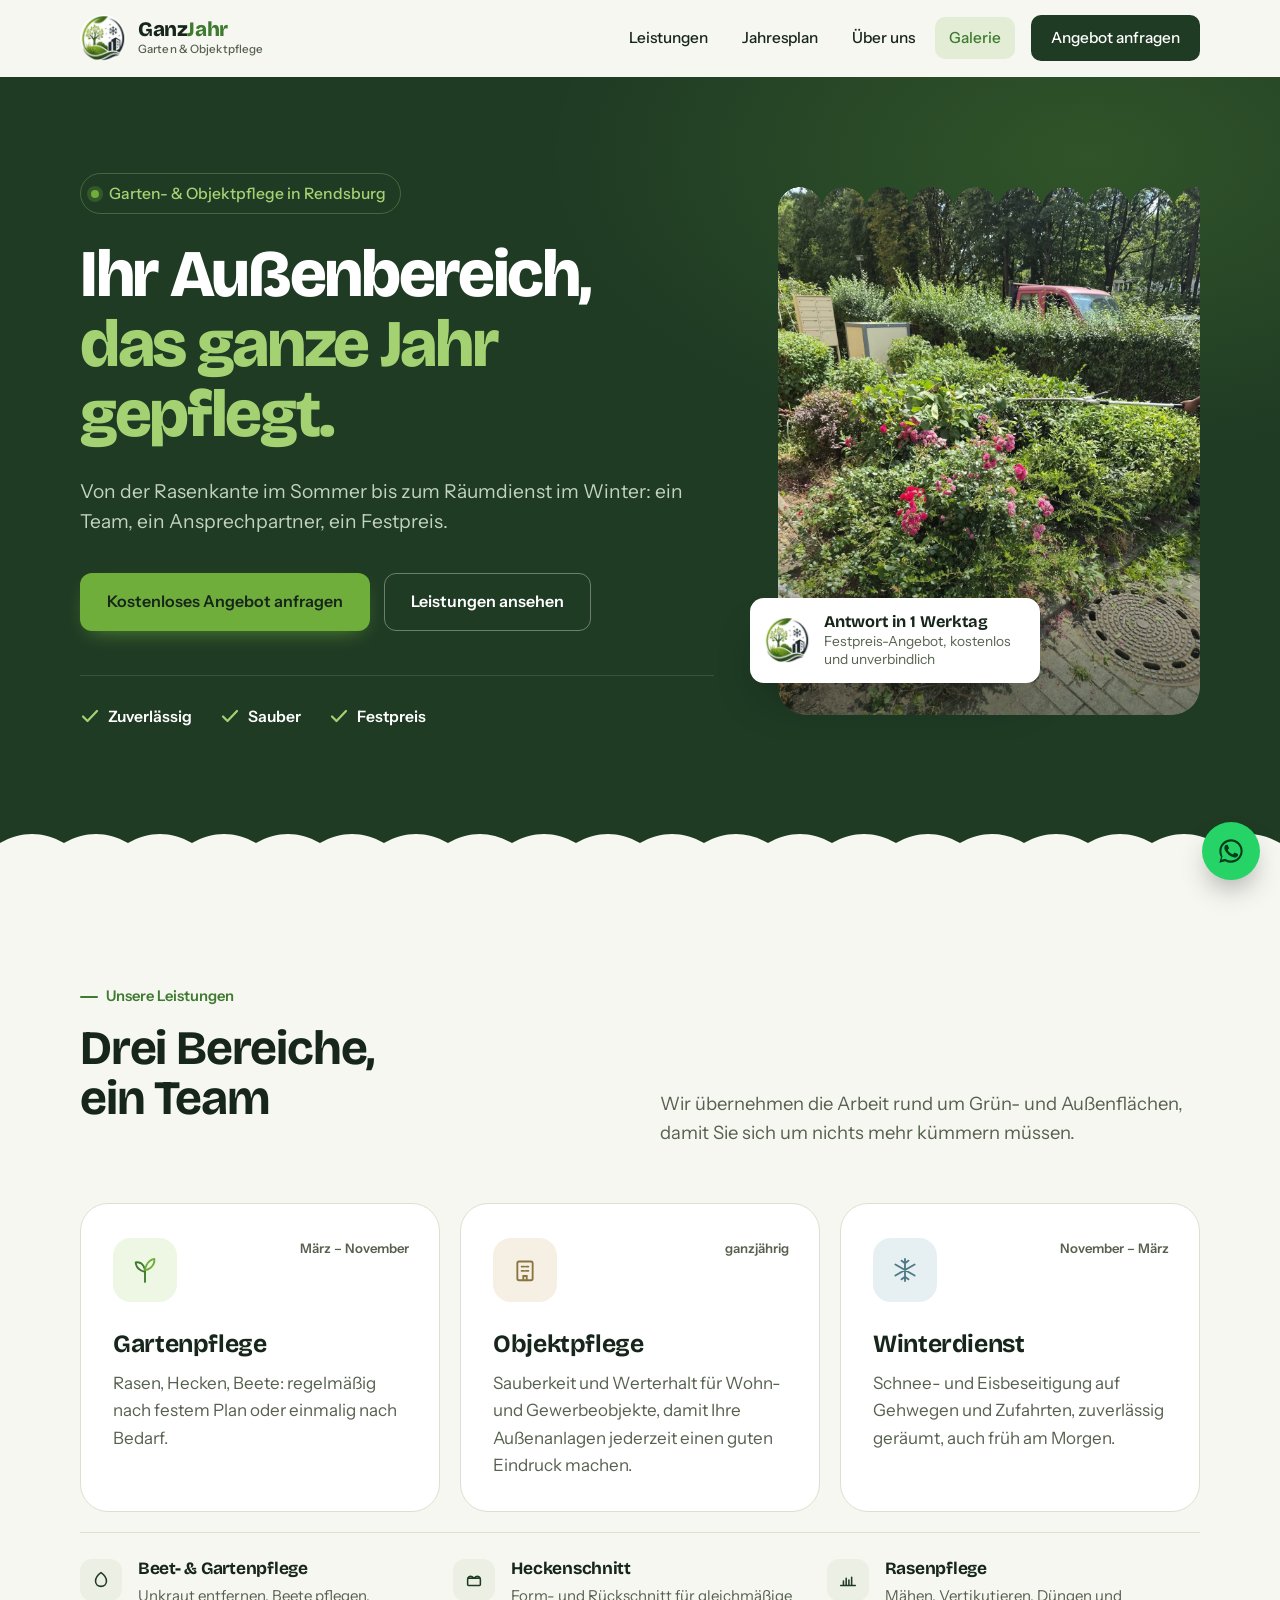
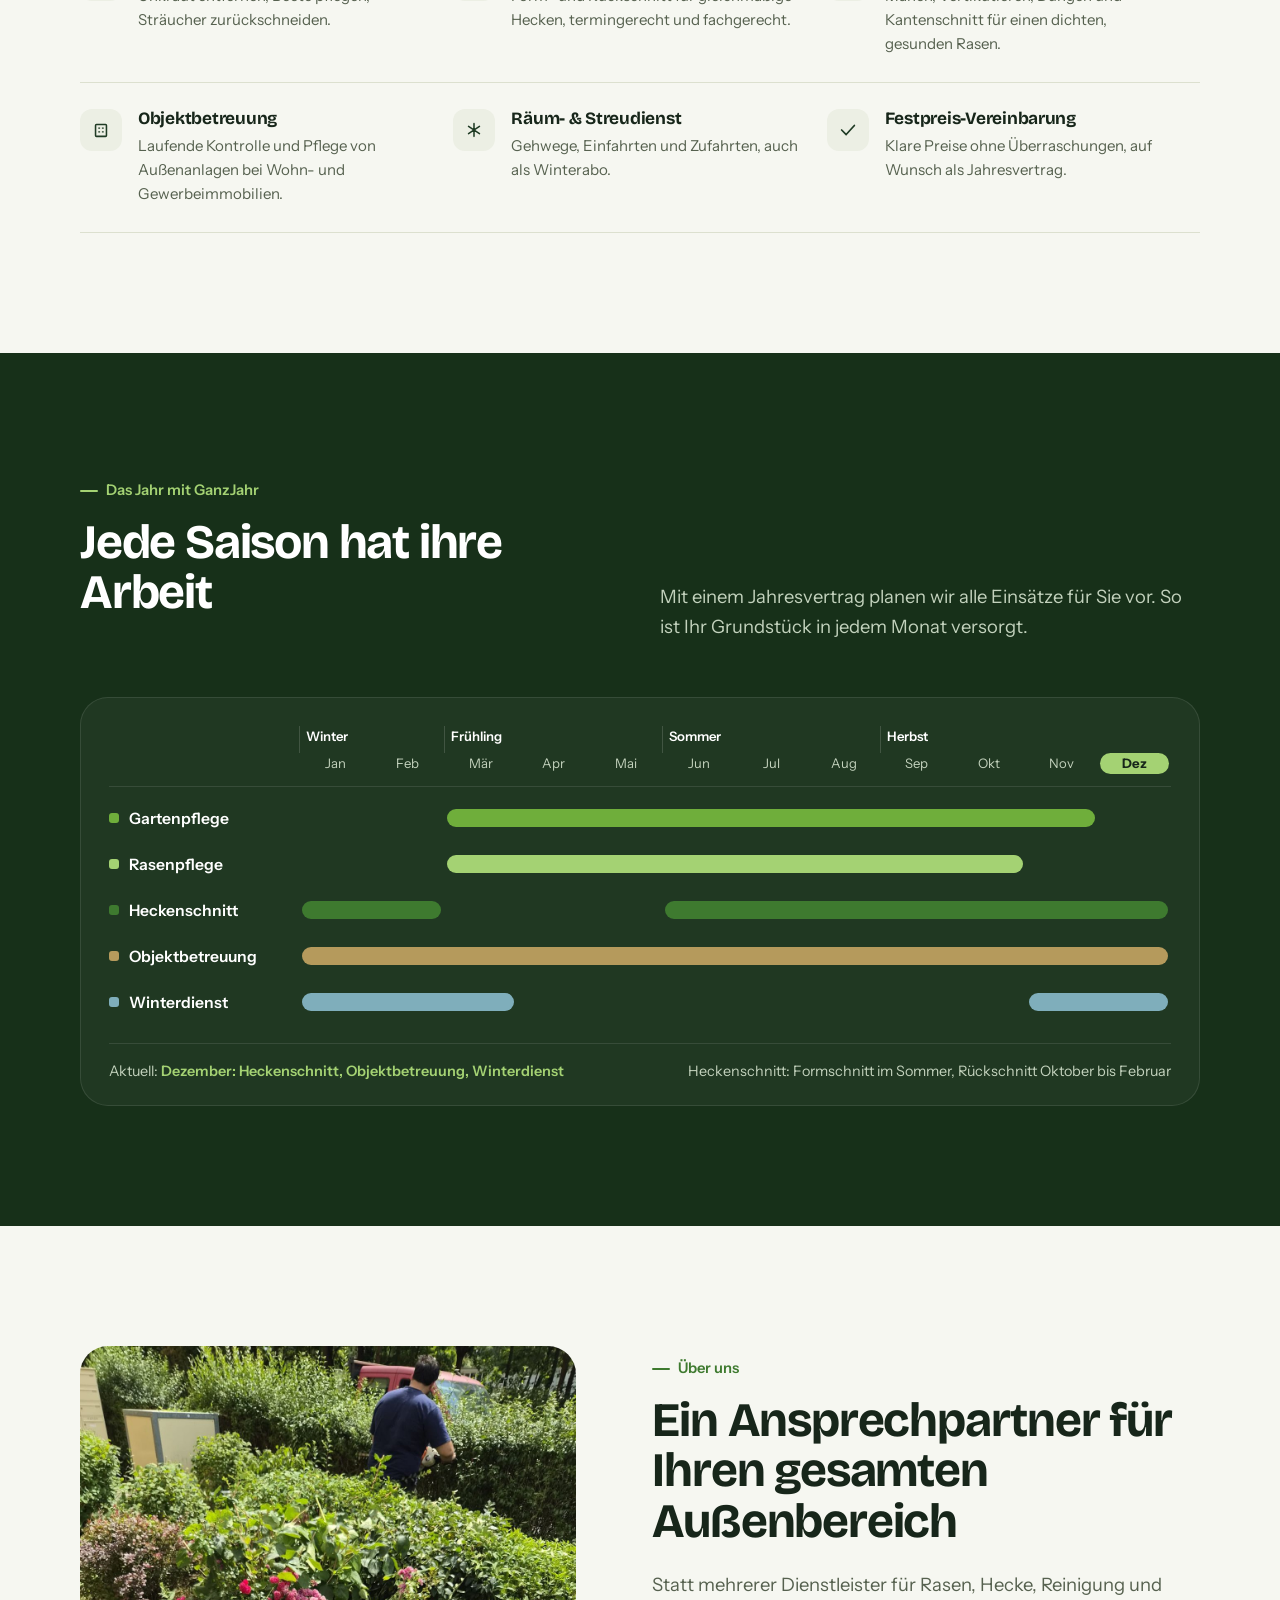
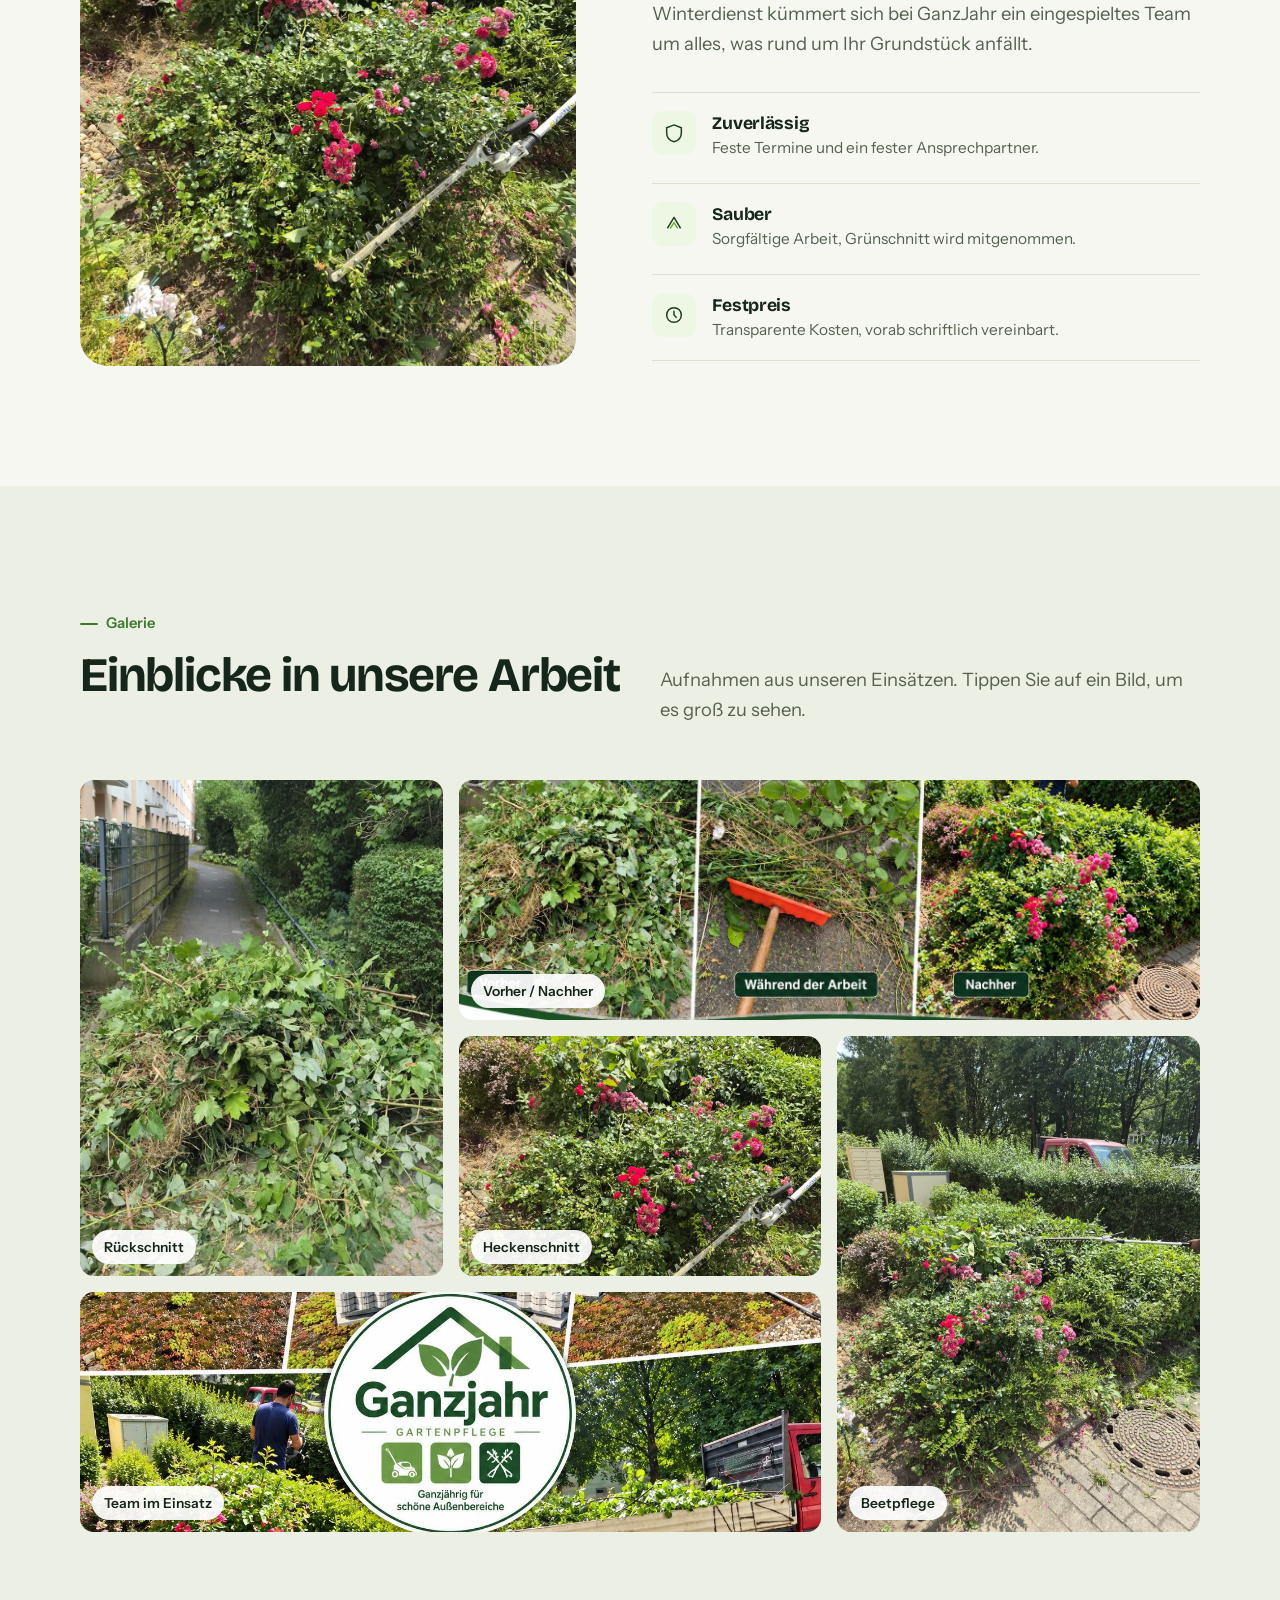
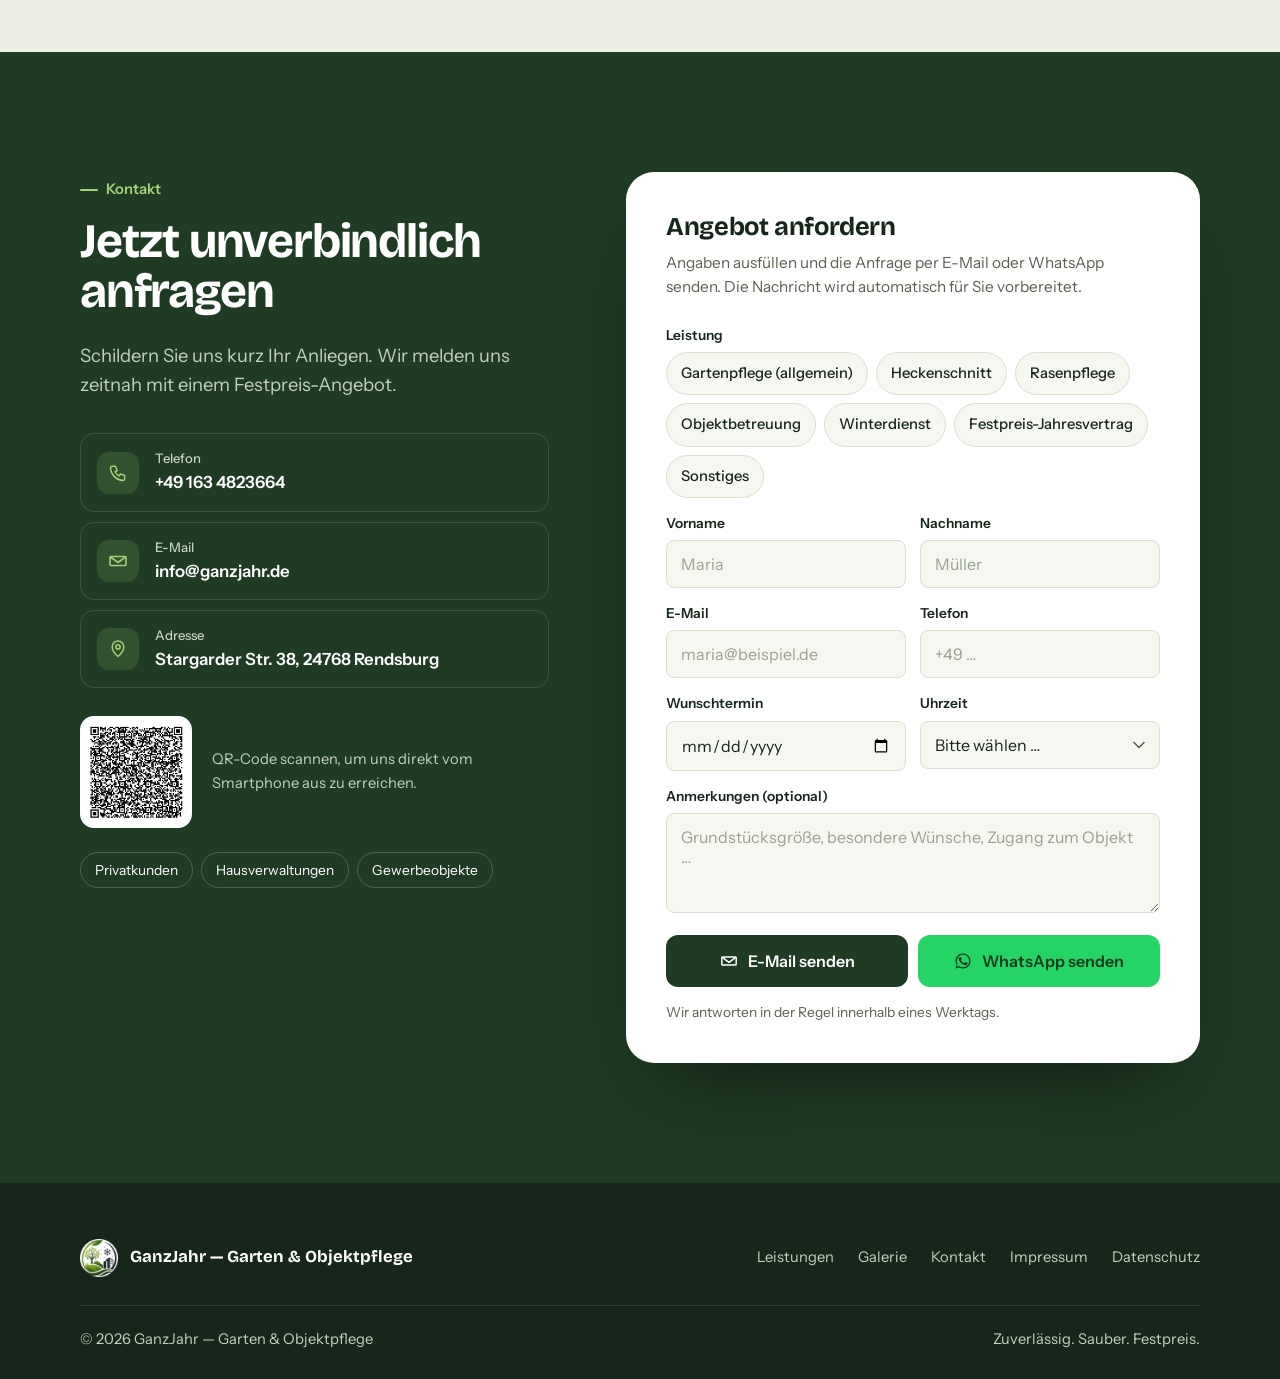
==== commit 960f4155: "neue Site" ====
--- a/index.html
+++ b/index.html
@@ -3,67 +3,143 @@
 <head>
 <meta charset="UTF-8">
 <meta name="viewport" content="width=device-width, initial-scale=1.0">
-<title>GanzJahr — Garten- & Objektpflege | Zuverlässig. Sauber. Festpreis.</title>
-<meta name="description" content="GanzJahr übernimmt Gartenpflege, Objektpflege und Winterdienst für Privat- und Gewerbekunden — zuverlässig, sauber, zum Festpreis.">
-<meta name="robots" content="index, follow">
-<link rel="canonical" href="https://ganzjahr.de/">
- 
+<title>Gartenpflege & Winterdienst in Rendsburg | GanzJahr</title>
+<meta name="description" content="GanzJahr in Rendsburg: Gartenpflege, Heckenschnitt, Rasenpflege, Objektpflege und Winterdienst für Privat- und Gewerbekunden. Jetzt Festpreis-Angebot anfragen.">
+<meta name="robots" content="index, follow, max-image-preview:large">
+<link rel="canonical" href="https://www.ganzjahr.de/">
+<!-- Google Search Console: bei Bestätigung per HTML-Tag den Code hier eintragen und Kommentar entfernen
+<meta name="google-site-verification" content="HIER_CODE_EINFUEGEN">
+-->
+
 <meta property="og:type" content="website">
-<meta property="og:title" content="GanzJahr — Garten- & Objektpflege | Zuverlässig. Sauber. Festpreis.">
-<meta property="og:description" content="GanzJahr übernimmt Gartenpflege, Objektpflege und Winterdienst für Privat- und Gewerbekunden — zuverlässig, sauber, zum Festpreis.">
-<meta property="og:url" content="https://ganzjahr.de/">
-<meta property="og:image" content="https://ganzjahr.de/img/logo-icon.png">
+<meta property="og:site_name" content="GanzJahr">
 <meta property="og:locale" content="de_DE">
-<meta property="og:site_name" content="GanzJahr">
- 
+<meta property="og:url" content="https://www.ganzjahr.de/">
+<meta property="og:title" content="Gartenpflege & Winterdienst in Rendsburg | GanzJahr">
+<meta property="og:description" content="GanzJahr in Rendsburg: Gartenpflege, Heckenschnitt, Rasenpflege, Objektpflege und Winterdienst für Privat- und Gewerbekunden. Jetzt Festpreis-Angebot anfragen.">
+<meta property="og:image" content="https://www.ganzjahr.de/img/og-image.jpg">
+<meta property="og:image:width" content="1200">
+<meta property="og:image:height" content="630">
+<meta property="og:image:alt" content="GanzJahr – Garten- und Objektpflege in Rendsburg">
 <meta name="twitter:card" content="summary_large_image">
-<meta name="twitter:title" content="GanzJahr — Garten- & Objektpflege">
-<meta name="twitter:description" content="Gartenpflege, Objektpflege und Winterdienst — zuverlässig, sauber, zum Festpreis.">
-<meta name="twitter:image" content="https://ganzjahr.de/img/logo-icon.png">
- 
+<meta name="twitter:title" content="Gartenpflege & Winterdienst in Rendsburg | GanzJahr">
+<meta name="twitter:description" content="GanzJahr in Rendsburg: Gartenpflege, Heckenschnitt, Rasenpflege, Objektpflege und Winterdienst für Privat- und Gewerbekunden. Jetzt Festpreis-Angebot anfragen.">
+<meta name="twitter:image" content="https://www.ganzjahr.de/img/og-image.jpg">
+
 <script type="application/ld+json">
 {
   "@context": "https://schema.org",
-  "@type": "LocalBusiness",
-  "name": "GanzJahr",
-  "url": "https://ganzjahr.de/",
-  "logo": "https://ganzjahr.de/img/logo-icon.png",
-  "image": "https://ganzjahr.de/img/logo-icon.png",
-  "description": "Gartenpflege, Objektpflege und Winterdienst für Privat- und Gewerbekunden.",
-  "email": "info@ganzjahr.de",
-  "telephone": "+49 163 4823664",
-  "address": {
-    "@type": "PostalAddress",
-    "addressLocality": "Rendsburg",
-    "addressCountry": "DE"
-  }
+  "@graph": [
+    {
+      "@type": "WebSite",
+      "@id": "https://www.ganzjahr.de/#website",
+      "url": "https://www.ganzjahr.de/",
+      "name": "GanzJahr",
+      "inLanguage": "de-DE",
+      "publisher": {
+        "@id": "https://www.ganzjahr.de/#business"
+      }
+    },
+    {
+      "@type": "LocalBusiness",
+      "@id": "https://www.ganzjahr.de/#business",
+      "name": "GanzJahr – Garten & Objektpflege",
+      "url": "https://www.ganzjahr.de/",
+      "logo": "https://www.ganzjahr.de/img/icon-512.png",
+      "image": [
+        "https://www.ganzjahr.de/img/og-image.jpg",
+        "https://www.ganzjahr.de/img/gallery/gartenpflege.jpg",
+        "https://www.ganzjahr.de/img/gallery/heckenschnitt.jpg"
+      ],
+      "description": "Gartenpflege, Objektpflege und Winterdienst für Privat- und Gewerbekunden in Rendsburg und Umgebung.",
+      "email": "info@ganzjahr.de",
+      "telephone": "+491634823664",
+      "address": {
+        "@type": "PostalAddress",
+        "streetAddress": "Stargarder Str. 38",
+        "postalCode": "24768",
+        "addressLocality": "Rendsburg",
+        "addressRegion": "Schleswig-Holstein",
+        "addressCountry": "DE"
+      },
+      "areaServed": {
+        "@type": "City",
+        "name": "Rendsburg"
+      },
+      "slogan": "Zuverlässig. Sauber. Festpreis.",
+      "hasOfferCatalog": {
+        "@type": "OfferCatalog",
+        "name": "Leistungen",
+        "itemListElement": [
+          {
+            "@type": "Offer",
+            "itemOffered": {
+              "@type": "Service",
+              "name": "Gartenpflege"
+            }
+          },
+          {
+            "@type": "Offer",
+            "itemOffered": {
+              "@type": "Service",
+              "name": "Heckenschnitt"
+            }
+          },
+          {
+            "@type": "Offer",
+            "itemOffered": {
+              "@type": "Service",
+              "name": "Rasenpflege"
+            }
+          },
+          {
+            "@type": "Offer",
+            "itemOffered": {
+              "@type": "Service",
+              "name": "Objektbetreuung"
+            }
+          },
+          {
+            "@type": "Offer",
+            "itemOffered": {
+              "@type": "Service",
+              "name": "Winterdienst"
+            }
+          }
+        ]
+      }
+    }
+  ]
 }
 </script>
- 
-<link rel="icon" type="image/png" href="img/logo-icon.png">
-<link rel="preconnect" href="https://fonts.googleapis.com">
-<link href="https://fonts.googleapis.com/css2?family=Space+Grotesk:wght@500;600;700&family=Work+Sans:wght@400;500;600&display=swap" rel="stylesheet">
-<link rel="stylesheet" href="css/style.css">
+
+<link rel="icon" href="/favicon.ico" sizes="48x48">
+<link rel="icon" type="image/png" sizes="48x48" href="/img/favicon-48.png">
+<link rel="apple-touch-icon" href="/apple-touch-icon.png">
+<link rel="manifest" href="/site.webmanifest">
+<meta name="theme-color" content="#1F3B24">
+<link rel="preload" href="/fonts/bricolage-grotesque-latin-opsz-normal.woff2" as="font" type="font/woff2" crossorigin>
+<link rel="preload" as="image" href="/img/gallery/gartenpflege.jpg" fetchpriority="high">
+<link rel="stylesheet" href="/css/style.css">
 </head>
 
 <body>
-
 <header class="site-header" id="siteHeader">
   <div class="container">
-    <a href="#top" class="brand">
-      <img src="img/logo-icon.png" alt="GanzJahr Logo">
-      <span class="brand-text">GANZ<span>JAHR</span>
-        <span class="brand-sub">GARTEN &amp; OBJEKTPFLEGE</span>
+    <a href="#top" class="brand" aria-label="GanzJahr — zur Startseite">
+      <img src="/img/logo-icon.png" alt="" width="46" height="46">
+      <span class="brand-text">Ganz<span>Jahr</span>
+        <span class="brand-sub">Garten &amp; Objektpflege</span>
       </span>
     </a>
-    <nav class="main-nav" id="mainNav">
+    <nav class="main-nav" id="mainNav" aria-label="Hauptnavigation">
       <a href="#leistungen">Leistungen</a>
+      <a href="#jahr">Jahresplan</a>
+      <a href="#ueber-uns">Über uns</a>
       <a href="#galerie">Galerie</a>
-      <a href="#ueber-uns">Über uns</a>
-      <a href="#kontakt">Kontakt</a>
-      <a href="#kontakt" class="btn btn-outline nav-cta">Angebot anfragen</a>
+      <a href="#kontakt" class="nav-cta">Angebot anfragen</a>
     </nav>
-    <button class="nav-toggle" id="navToggle" aria-label="Menü öffnen" aria-expanded="false">
+    <button class="nav-toggle" id="navToggle" aria-label="Menü öffnen" aria-expanded="false" aria-controls="mainNav">
       <span></span><span></span><span></span>
     </button>
   </div>
@@ -73,187 +149,175 @@
 
   <!-- ============ HERO ============ -->
   <section class="hero">
-    <div class="hero-stripes"></div>
     <div class="container">
       <div class="hero-copy">
-        <div class="hero-eyebrow">Garten- &amp; Objektpflege — das ganze Jahr</div>
-        <h1>Ihr Außenbereich,<br><em>zu jeder Jahreszeit</em> gepflegt.</h1>
-        <p class="lede">Von der Rasenkante im Sommer bis zum Räumdienst im Winter: GanzJahr kümmert sich verlässlich um Gärten und Objekte — mit einem Team, einem Ansprechpartner, einem Festpreis.</p>
+        <div class="hero-eyebrow"><span class="dot"></span>Garten- &amp; Objektpflege in Rendsburg</div>
+        <h1><span class="line">Ihr Außenbereich,</span><span class="line soft">das ganze Jahr gepflegt.</span></h1>
+        <p class="lede">Von der Rasenkante im Sommer bis zum Räumdienst im Winter: ein Team, ein Ansprechpartner, ein Festpreis.</p>
         <div class="hero-actions">
-          <a href="#kontakt" class="btn btn-primary">Kostenloses Angebot</a>
+          <a href="#kontakt" class="btn btn-primary">Kostenloses Angebot anfragen</a>
           <a href="#leistungen" class="btn btn-ghost">Leistungen ansehen</a>
         </div>
         <div class="hero-badges">
+          <div><svg width="20" height="20" viewBox="0 0 20 20" fill="none" aria-hidden="true"><path d="M3 10.5L7.5 15L17 5" stroke="#A4D273" stroke-width="2.2" stroke-linecap="round" stroke-linejoin="round"/></svg>Zuverlässig</div>
+          <div><svg width="20" height="20" viewBox="0 0 20 20" fill="none" aria-hidden="true"><path d="M3 10.5L7.5 15L17 5" stroke="#A4D273" stroke-width="2.2" stroke-linecap="round" stroke-linejoin="round"/></svg>Sauber</div>
+          <div><svg width="20" height="20" viewBox="0 0 20 20" fill="none" aria-hidden="true"><path d="M3 10.5L7.5 15L17 5" stroke="#A4D273" stroke-width="2.2" stroke-linecap="round" stroke-linejoin="round"/></svg>Festpreis</div>
+        </div>
+      </div>
+      <div class="hero-graphic">
+        <div class="hero-photo">
+          <img src="/img/gallery/gartenpflege.jpg" alt="Gepflegtes Beet mit blühenden Rosen" width="1200" height="1600" fetchpriority="high">
+        </div>
+        <div class="hero-card">
+          <img src="/img/logo-icon.png" alt="" width="46" height="46">
           <div>
-            <svg width="20" height="20" viewBox="0 0 20 20" fill="none"><path d="M3 10.5L7.5 15L17 5" stroke="#9DCB6B" stroke-width="2" stroke-linecap="round" stroke-linejoin="round"/></svg>
-            Zuverlässig
-          </div>
-          <div>
-            <svg width="20" height="20" viewBox="0 0 20 20" fill="none"><path d="M3 10.5L7.5 15L17 5" stroke="#9DCB6B" stroke-width="2" stroke-linecap="round" stroke-linejoin="round"/></svg>
-            Sauber
-          </div>
-          <div>
-            <svg width="20" height="20" viewBox="0 0 20 20" fill="none"><path d="M3 10.5L7.5 15L17 5" stroke="#9DCB6B" stroke-width="2" stroke-linecap="round" stroke-linejoin="round"/></svg>
-            Festpreis
-          </div>
-        </div>
-      </div>
-      <div class="hero-graphic">
-        <div class="ring"><img src="img/logo-full.png" alt="GanzJahr — Garten &amp; Objektpflege"></div>
-      </div>
-    </div>
-
-    <!-- signature hedge-cut divider -->
-    <svg class="hedge-divider" viewBox="0 0 1200 34" preserveAspectRatio="none">
+            <strong>Antwort in 1 Werktag</strong>
+            <span>Festpreis-Angebot, kostenlos und unverbindlich</span>
+          </div>
+        </div>
+      </div>
+    </div>
+
+    <svg class="hedge-divider" viewBox="0 0 1200 34" preserveAspectRatio="none" aria-hidden="true">
       <path d="M0,34 L0,18 C20,6 40,6 60,18 C80,6 100,6 120,18 C140,6 160,6 180,18 C200,6 220,6 240,18 C260,6 280,6 300,18 C320,6 340,6 360,18 C380,6 400,6 420,18 C440,6 460,6 480,18 C500,6 520,6 540,18 C560,6 580,6 600,18 C620,6 640,6 660,18 C680,6 700,6 720,18 C740,6 760,6 780,18 C800,6 820,6 840,18 C860,6 880,6 900,18 C920,6 940,6 960,18 C980,6 1000,6 1020,18 C1040,6 1060,6 1080,18 C1100,6 1120,6 1140,18 C1160,6 1180,6 1200,18 L1200,34 Z" fill="#F6F7F1"/>
     </svg>
   </section>
 
-  <!-- ============ PILLARS (3 Kernleistungen) ============ -->
+  <!-- ============ LEISTUNGEN ============ -->
   <section id="leistungen">
     <div class="container">
-      <div class="section-head center">
-        <div class="section-tag">Unsere Leistungen</div>
-        <h2>Drei Bereiche, ein Team</h2>
-        <p class="lede" style="margin:0 auto;">Wir übernehmen die Arbeit rund um Grün- und Außenflächen — Sie müssen sich um nichts mehr kümmern.</p>
+      <div class="section-head split">
+        <div>
+          <div class="section-tag">Unsere Leistungen</div>
+          <h2>Drei Bereiche,<br>ein Team</h2>
+        </div>
+        <p class="lede">Wir übernehmen die Arbeit rund um Grün- und Außenflächen, damit Sie sich um nichts mehr kümmern müssen.</p>
       </div>
 
       <div class="pillars">
-        <div class="pillar">
-          <div class="pillar-bar"></div>
+        <article class="pillar">
+          <span class="season">März – November</span>
           <div class="icon-wrap">
-            <svg width="40" height="40" viewBox="0 0 40 40" fill="none"><circle cx="20" cy="19" r="9" stroke="#1F3B24" stroke-width="2"/><line x1="20" y1="28" x2="20" y2="35" stroke="#1F3B24" stroke-width="2"/><line x1="12" y1="34" x2="28" y2="34" stroke="#1F3B24" stroke-width="2"/></svg>
+            <svg width="34" height="34" viewBox="0 0 40 40" fill="none" aria-hidden="true"><path d="M20 34V20" stroke="#3E7A2F" stroke-width="2.2" stroke-linecap="round"/><path d="M20 22C20 22 10 21 9 11C19 10 20 20 20 22Z" stroke="#3E7A2F" stroke-width="2.2" stroke-linejoin="round"/><path d="M20 20C20 20 21 9 31 7C32 17 22 20 20 20Z" stroke="#6FAE3B" stroke-width="2.2" stroke-linejoin="round"/></svg>
           </div>
           <h3>Gartenpflege</h3>
-          <p>Gartenarbeiten aller Art — von der Rasenpflege über Hecken bis zur Beetpflege. Regelmäßig oder nach Bedarf.</p>
-        </div>
-        <div class="pillar">
-          <div class="pillar-bar"></div>
+          <p>Rasen, Hecken, Beete: regelmäßig nach festem Plan oder einmalig nach Bedarf.</p>
+        </article>
+        <article class="pillar">
+          <span class="season">ganzjährig</span>
           <div class="icon-wrap">
-            <svg width="40" height="40" viewBox="0 0 40 40" fill="none"><rect x="12" y="12" width="16" height="18" rx="1.5" stroke="#6FAE3B" stroke-width="2"/><line x1="16" y1="17" x2="19" y2="17" stroke="#6FAE3B" stroke-width="2"/><line x1="16" y1="22" x2="19" y2="22" stroke="#6FAE3B" stroke-width="2"/><line x1="22" y1="17" x2="25" y2="17" stroke="#6FAE3B" stroke-width="2"/><line x1="22" y1="22" x2="25" y2="22" stroke="#6FAE3B" stroke-width="2"/></svg>
+            <svg width="34" height="34" viewBox="0 0 40 40" fill="none" aria-hidden="true"><rect x="11" y="10" width="18" height="22" rx="2" stroke="#8C7440" stroke-width="2.2"/><path d="M16 16h3M21 16h3M16 21h3M21 21h3M18 32v-5h4v5" stroke="#8C7440" stroke-width="2.2" stroke-linecap="round"/></svg>
           </div>
           <h3>Objektpflege</h3>
-          <p>Sauberkeit und Werterhalt für Wohn- und Gewerbeobjekte — damit Ihre Außenanlagen jederzeit einen guten Eindruck machen.</p>
-        </div>
-        <div class="pillar">
-          <div class="pillar-bar"></div>
+          <p>Sauberkeit und Werterhalt für Wohn- und Gewerbeobjekte, damit Ihre Außenanlagen jederzeit einen guten Eindruck machen.</p>
+        </article>
+        <article class="pillar">
+          <span class="season">November – März</span>
           <div class="icon-wrap">
-            <svg width="40" height="40" viewBox="0 0 40 40" fill="none"><line x1="20" y1="8" x2="20" y2="32" stroke="#4E7A85" stroke-width="2"/><line x1="9" y1="14" x2="31" y2="26" stroke="#4E7A85" stroke-width="2"/><line x1="31" y1="14" x2="9" y2="26" stroke="#4E7A85" stroke-width="2"/></svg>
+            <svg width="34" height="34" viewBox="0 0 40 40" fill="none" aria-hidden="true"><path d="M20 7v26M8.7 13.5l22.6 13M31.3 13.5L8.7 26.5M16 9l4 3 4-3M16 31l4-3 4 3" stroke="#4E7A85" stroke-width="2.2" stroke-linecap="round" stroke-linejoin="round"/></svg>
           </div>
           <h3>Winterdienst</h3>
-          <p>Schnee- und Eisbeseitigung auf Gehwegen und Zufahrten — zuverlässig geräumt, auch früh am Morgen.</p>
-        </div>
-      </div>
-    </div>
-  </section>
-
-  <!-- ============ DETAILLIERTE LEISTUNGEN ============ -->
-  <section class="services-alt">
+          <p>Schnee- und Eisbeseitigung auf Gehwegen und Zufahrten, zuverlässig geräumt, auch früh am Morgen.</p>
+        </article>
+      </div>
+
+      <div class="service-list">
+        <div class="service-row">
+          <div class="icon-wrap"><svg width="20" height="20" viewBox="0 0 22 22" fill="none" aria-hidden="true"><path d="M11 3C11 3 5 7 5 12.5C5 15.5 7.5 18 11 18C14.5 18 17 15.5 17 12.5C17 7 11 3 11 3Z" stroke="#1F3B24" stroke-width="1.7"/></svg></div>
+          <div><h3>Beet- &amp; Gartenpflege</h3><p>Unkraut entfernen, Beete pflegen, Sträucher zurückschneiden.</p></div>
+        </div>
+        <div class="service-row">
+          <div class="icon-wrap"><svg width="20" height="20" viewBox="0 0 22 22" fill="none" aria-hidden="true"><rect x="4" y="9" width="14" height="8" rx="1" stroke="#1F3B24" stroke-width="1.7"/><path d="M4 9 Q7 5 11 9 Q15 5 18 9" stroke="#1F3B24" stroke-width="1.7"/></svg></div>
+          <div><h3>Heckenschnitt</h3><p>Form- und Rückschnitt für gleichmäßige Hecken, termingerecht und fachgerecht.</p></div>
+        </div>
+        <div class="service-row">
+          <div class="icon-wrap"><svg width="20" height="20" viewBox="0 0 22 22" fill="none" aria-hidden="true"><path d="M3 17h16M6 17v-5M9 17V9M12 17v-6M15 17V8" stroke="#1F3B24" stroke-width="1.7" stroke-linecap="round"/></svg></div>
+          <div><h3>Rasenpflege</h3><p>Mähen, Vertikutieren, Düngen und Kantenschnitt für einen dichten, gesunden Rasen.</p></div>
+        </div>
+        <div class="service-row">
+          <div class="icon-wrap"><svg width="20" height="20" viewBox="0 0 22 22" fill="none" aria-hidden="true"><rect x="5" y="5" width="12" height="13" rx="1" stroke="#1F3B24" stroke-width="1.7"/><path d="M8 9h2M12 9h2M8 13h2M12 13h2" stroke="#1F3B24" stroke-width="1.5"/></svg></div>
+          <div><h3>Objektbetreuung</h3><p>Laufende Kontrolle und Pflege von Außenanlagen bei Wohn- und Gewerbeimmobilien.</p></div>
+        </div>
+        <div class="service-row">
+          <div class="icon-wrap"><svg width="20" height="20" viewBox="0 0 22 22" fill="none" aria-hidden="true"><path d="M11 4v14M5 7l12 8M17 7L5 15" stroke="#1F3B24" stroke-width="1.7" stroke-linecap="round"/></svg></div>
+          <div><h3>Räum- &amp; Streudienst</h3><p>Gehwege, Einfahrten und Zufahrten, auch als Winterabo.</p></div>
+        </div>
+        <div class="service-row">
+          <div class="icon-wrap"><svg width="20" height="20" viewBox="0 0 22 22" fill="none" aria-hidden="true"><path d="M4 11L9 16L18 6" stroke="#1F3B24" stroke-width="1.9" stroke-linecap="round" stroke-linejoin="round"/></svg></div>
+          <div><h3>Festpreis-Vereinbarung</h3><p>Klare Preise ohne Überraschungen, auf Wunsch als Jahresvertrag.</p></div>
+        </div>
+      </div>
+    </div>
+  </section>
+
+  <!-- ============ JAHRESPLAN ============ -->
+  <section id="jahr" class="year">
     <div class="container">
-      <div class="section-head">
-        <div class="section-tag">Im Detail</div>
-        <h2>Alle Leistungen auf einen Blick</h2>
-      </div>
-    </div>
-    <div class="container">
-      <div class="service-grid">
-
-        <div class="service-row">
-          <div class="icon-wrap"><svg width="22" height="22" viewBox="0 0 22 22" fill="none"><path d="M11 3C11 3 5 7 5 12.5C5 15.5 7.5 18 11 18C14.5 18 17 15.5 17 12.5C17 7 11 3 11 3Z" stroke="#1F3B24" stroke-width="1.6"/></svg></div>
-          <div>
-            <h3>Gartenpflege</h3>
-            <p>Regelmäßige Pflege Ihres Gartens — Unkraut entfernen, Beete pflegen, Sträucher zurückschneiden.</p>
-          </div>
-        </div>
-
-        <div class="service-row">
-          <div class="icon-wrap"><svg width="22" height="22" viewBox="0 0 22 22" fill="none"><rect x="4" y="9" width="14" height="8" rx="1" stroke="#1F3B24" stroke-width="1.6"/><path d="M4 9 Q7 5 11 9 Q15 5 18 9" stroke="#1F3B24" stroke-width="1.6"/></svg></div>
-          <div>
-            <h3>Heckenschnitt</h3>
-            <p>Formschnitt und Rückschnitt für gepflegte, gleichmäßige Hecken — termingerecht und fachgerecht.</p>
-          </div>
-        </div>
-
-        <div class="service-row">
-          <div class="icon-wrap"><svg width="22" height="22" viewBox="0 0 22 22" fill="none"><path d="M4 17 L9 6 L14 17 Z" stroke="#1F3B24" stroke-width="1.6" stroke-linejoin="round"/><line x1="3" y1="17" x2="19" y2="17" stroke="#1F3B24" stroke-width="1.6"/></svg></div>
-          <div>
-            <h3>Rasenpflege</h3>
-            <p>Mähen, Vertikutieren, Düngen und Kantenschnitt — für einen dichten, gesunden Rasen.</p>
-          </div>
-        </div>
-
-        <div class="service-row">
-          <div class="icon-wrap"><svg width="22" height="22" viewBox="0 0 22 22" fill="none"><rect x="5" y="6" width="12" height="13" stroke="#1F3B24" stroke-width="1.6"/><line x1="8" y1="9" x2="10" y2="9" stroke="#1F3B24" stroke-width="1.4"/><line x1="12" y1="9" x2="14" y2="9" stroke="#1F3B24" stroke-width="1.4"/><line x1="8" y1="13" x2="10" y2="13" stroke="#1F3B24" stroke-width="1.4"/><line x1="12" y1="13" x2="14" y2="13" stroke="#1F3B24" stroke-width="1.4"/></svg></div>
-          <div>
-            <h3>Objektbetreuung</h3>
-            <p>Laufende Kontrolle und Pflege von Außenanlagen bei Wohn- und Gewerbeimmobilien.</p>
-          </div>
-        </div>
-
-        <div class="service-row">
-          <div class="icon-wrap"><svg width="22" height="22" viewBox="0 0 22 22" fill="none"><line x1="11" y1="4" x2="11" y2="18" stroke="#1F3B24" stroke-width="1.6"/><line x1="5" y1="7" x2="17" y2="15" stroke="#1F3B24" stroke-width="1.6"/><line x1="17" y1="7" x2="5" y2="15" stroke="#1F3B24" stroke-width="1.6"/></svg></div>
-          <div>
-            <h3>Winterdienst</h3>
-            <p>Schneeräumung und Streudienst für Gehwege, Einfahrten und Zufahrten — auch im Winterabo.</p>
-          </div>
-        </div>
-
-        <div class="service-row">
-          <div class="icon-wrap"><svg width="22" height="22" viewBox="0 0 22 22" fill="none"><path d="M4 11L9 16L18 6" stroke="#1F3B24" stroke-width="1.8" stroke-linecap="round" stroke-linejoin="round"/></svg></div>
-          <div>
-            <h3>Festpreis-Vereinbarung</h3>
-            <p>Klare, transparente Preise ohne Überraschungen — auf Wunsch als Jahresvertrag.</p>
-          </div>
-        </div>
-
-      </div>
-    </div>
-  </section>
-
-  <!-- ============ TRUST BAND (Tagline) ============ -->
-  <section class="trust-band" style="padding-top:0; padding-bottom:0; border-top:none;">
-    <div class="container">
-      <div class="trust-item">
-        <svg width="30" height="30" viewBox="0 0 30 30" fill="none"><path d="M15 4L25 8V15C25 21 20.5 25.5 15 27C9.5 25.5 5 21 5 15V8L15 4Z" stroke="#1F3B24" stroke-width="1.8"/></svg>
-        <div><h4>Zuverlässig</h4><p>Feste Termine, feste Ansprechpartner</p></div>
-      </div>
-      <div class="trust-item">
-        <svg width="30" height="30" viewBox="0 0 30 30" fill="none"><path d="M6 21L15 6L24 21" stroke="#1F3B24" stroke-width="1.8" stroke-linejoin="round"/><path d="M10 21L15 13L20 21" stroke="#6FAE3B" stroke-width="1.8" stroke-linejoin="round"/></svg>
-        <div><h4>Sauber</h4><p>Sorgfältige Arbeit, aufgeräumte Flächen</p></div>
-      </div>
-      <div class="trust-item">
-        <svg width="30" height="30" viewBox="0 0 30 30" fill="none"><circle cx="15" cy="15" r="10" stroke="#1F3B24" stroke-width="1.8"/><path d="M15 10V15L18 18" stroke="#1F3B24" stroke-width="1.8" stroke-linecap="round"/></svg>
-        <div><h4>Festpreis</h4><p>Transparente Kosten, keine Überraschungen</p></div>
-      </div>
+      <div class="section-head split">
+        <div>
+          <div class="section-tag">Das Jahr mit GanzJahr</div>
+          <h2>Jede Saison hat ihre Arbeit</h2>
+        </div>
+        <p class="lede">Mit einem Jahresvertrag planen wir alle Einsätze für Sie vor. So ist Ihr Grundstück in jedem Monat versorgt.</p>
+      </div>
+          <div class="yearband" id="yearband" role="table" aria-label="Leistungen im Jahresverlauf">
+            <div class="yb-row yb-seasons" role="row"><span aria-hidden="true" style="border:none"></span><span style="grid-column:span 2">Winter</span><span style="grid-column:span 3">Frühling</span><span style="grid-column:span 3">Sommer</span><span style="grid-column:span 3">Herbst</span><span aria-hidden="true"></span></div>
+            <div class="yb-row yb-months" role="row"><span></span><span data-m="1" role="columnheader" title="Januar"><span class="full">Jan</span><span class="short">J</span></span><span data-m="2" role="columnheader" title="Februar"><span class="full">Feb</span><span class="short">F</span></span><span data-m="3" role="columnheader" title="März"><span class="full">Mär</span><span class="short">M</span></span><span data-m="4" role="columnheader" title="April"><span class="full">Apr</span><span class="short">A</span></span><span data-m="5" role="columnheader" title="Mai"><span class="full">Mai</span><span class="short">M</span></span><span data-m="6" role="columnheader" title="Juni"><span class="full">Jun</span><span class="short">J</span></span><span data-m="7" role="columnheader" title="Juli"><span class="full">Jul</span><span class="short">J</span></span><span data-m="8" role="columnheader" title="August"><span class="full">Aug</span><span class="short">A</span></span><span data-m="9" role="columnheader" title="September"><span class="full">Sep</span><span class="short">S</span></span><span data-m="10" role="columnheader" title="Oktober"><span class="full">Okt</span><span class="short">O</span></span><span data-m="11" role="columnheader" title="November"><span class="full">Nov</span><span class="short">N</span></span><span data-m="12" role="columnheader" title="Dezember"><span class="full">Dez</span><span class="short">D</span></span></div>
+            <div class="yb-row yb-service" role="row" style="--c:var(--c-garten)"><span class="yb-name" role="rowheader">Gartenpflege</span><span class="yb-cell" data-m="1" role="cell"></span><span class="yb-cell" data-m="2" role="cell"></span><span class="yb-cell on start" data-m="3" role="cell"></span><span class="yb-cell on" data-m="4" role="cell"></span><span class="yb-cell on" data-m="5" role="cell"></span><span class="yb-cell on" data-m="6" role="cell"></span><span class="yb-cell on" data-m="7" role="cell"></span><span class="yb-cell on" data-m="8" role="cell"></span><span class="yb-cell on" data-m="9" role="cell"></span><span class="yb-cell on" data-m="10" role="cell"></span><span class="yb-cell on end" data-m="11" role="cell"></span><span class="yb-cell" data-m="12" role="cell"></span></div>
+            <div class="yb-row yb-service" role="row" style="--c:var(--c-rasen)"><span class="yb-name" role="rowheader">Rasenpflege</span><span class="yb-cell" data-m="1" role="cell"></span><span class="yb-cell" data-m="2" role="cell"></span><span class="yb-cell on start" data-m="3" role="cell"></span><span class="yb-cell on" data-m="4" role="cell"></span><span class="yb-cell on" data-m="5" role="cell"></span><span class="yb-cell on" data-m="6" role="cell"></span><span class="yb-cell on" data-m="7" role="cell"></span><span class="yb-cell on" data-m="8" role="cell"></span><span class="yb-cell on" data-m="9" role="cell"></span><span class="yb-cell on end" data-m="10" role="cell"></span><span class="yb-cell" data-m="11" role="cell"></span><span class="yb-cell" data-m="12" role="cell"></span></div>
+            <div class="yb-row yb-service" role="row" style="--c:var(--c-hecke)"><span class="yb-name" role="rowheader">Heckenschnitt</span><span class="yb-cell on start" data-m="1" role="cell"></span><span class="yb-cell on end" data-m="2" role="cell"></span><span class="yb-cell" data-m="3" role="cell"></span><span class="yb-cell" data-m="4" role="cell"></span><span class="yb-cell" data-m="5" role="cell"></span><span class="yb-cell on start" data-m="6" role="cell"></span><span class="yb-cell on" data-m="7" role="cell"></span><span class="yb-cell on" data-m="8" role="cell"></span><span class="yb-cell on" data-m="9" role="cell"></span><span class="yb-cell on" data-m="10" role="cell"></span><span class="yb-cell on" data-m="11" role="cell"></span><span class="yb-cell on end" data-m="12" role="cell"></span></div>
+            <div class="yb-row yb-service" role="row" style="--c:var(--c-objekt)"><span class="yb-name" role="rowheader">Objektbetreuung</span><span class="yb-cell on start" data-m="1" role="cell"></span><span class="yb-cell on" data-m="2" role="cell"></span><span class="yb-cell on" data-m="3" role="cell"></span><span class="yb-cell on" data-m="4" role="cell"></span><span class="yb-cell on" data-m="5" role="cell"></span><span class="yb-cell on" data-m="6" role="cell"></span><span class="yb-cell on" data-m="7" role="cell"></span><span class="yb-cell on" data-m="8" role="cell"></span><span class="yb-cell on" data-m="9" role="cell"></span><span class="yb-cell on" data-m="10" role="cell"></span><span class="yb-cell on" data-m="11" role="cell"></span><span class="yb-cell on end" data-m="12" role="cell"></span></div>
+            <div class="yb-row yb-service" role="row" style="--c:var(--c-winter)"><span class="yb-name" role="rowheader">Winterdienst</span><span class="yb-cell on start" data-m="1" role="cell"></span><span class="yb-cell on" data-m="2" role="cell"></span><span class="yb-cell on end" data-m="3" role="cell"></span><span class="yb-cell" data-m="4" role="cell"></span><span class="yb-cell" data-m="5" role="cell"></span><span class="yb-cell" data-m="6" role="cell"></span><span class="yb-cell" data-m="7" role="cell"></span><span class="yb-cell" data-m="8" role="cell"></span><span class="yb-cell" data-m="9" role="cell"></span><span class="yb-cell" data-m="10" role="cell"></span><span class="yb-cell on start" data-m="11" role="cell"></span><span class="yb-cell on end" data-m="12" role="cell"></span></div>
+            <div class="yb-foot"><span>Aktuell: <strong id="ybNow">—</strong></span><span>Heckenschnitt: Formschnitt im Sommer, Rückschnitt Oktober bis Februar</span></div>
+          </div>
     </div>
   </section>
 
   <!-- ============ ÜBER UNS ============ -->
   <section id="ueber-uns">
-    <div class="container">
-      <div class="section-head">
+    <div class="container about-grid">
+      <div class="about-photo">
+        <img src="/img/gallery/heckenschnitt.jpg" alt="Mitarbeiter von GanzJahr beim Heckenschnitt" loading="lazy" width="1200" height="1600">
+      </div>
+      <div>
         <div class="section-tag">Über uns</div>
         <h2>Ein Ansprechpartner für Ihren gesamten Außenbereich</h2>
-        <p class="lede">GanzJahr wurde gegründet, um Garten- und Objektpflege aus einer Hand anzubieten — verlässlich zu jeder Jahreszeit. Statt mehrerer Dienstleister für Rasen, Hecke, Reinigung und Winterdienst kümmert sich ein eingespieltes Team um alles, was rund um Ihr Grundstück anfällt.</p>
+        <p class="lede">Statt mehrerer Dienstleister für Rasen, Hecke, Reinigung und Winterdienst kümmert sich bei GanzJahr ein eingespieltes Team um alles, was rund um Ihr Grundstück anfällt.</p>
+        <ul class="trust-list">
+          <li>
+            <div class="icon-wrap"><svg width="22" height="22" viewBox="0 0 30 30" fill="none" aria-hidden="true"><path d="M15 4L25 8V15C25 21 20.5 25.5 15 27C9.5 25.5 5 21 5 15V8L15 4Z" stroke="#1F3B24" stroke-width="2"/></svg></div>
+            <div><h3>Zuverlässig</h3><p>Feste Termine und ein fester Ansprechpartner.</p></div>
+          </li>
+          <li>
+            <div class="icon-wrap"><svg width="22" height="22" viewBox="0 0 30 30" fill="none" aria-hidden="true"><path d="M6 21L15 6L24 21" stroke="#1F3B24" stroke-width="2" stroke-linejoin="round"/><path d="M10 21L15 13L20 21" stroke="#6FAE3B" stroke-width="2" stroke-linejoin="round"/></svg></div>
+            <div><h3>Sauber</h3><p>Sorgfältige Arbeit, Grünschnitt wird mitgenommen.</p></div>
+          </li>
+          <li>
+            <div class="icon-wrap"><svg width="22" height="22" viewBox="0 0 30 30" fill="none" aria-hidden="true"><circle cx="15" cy="15" r="10" stroke="#1F3B24" stroke-width="2"/><path d="M15 10V15L18 18" stroke="#1F3B24" stroke-width="2" stroke-linecap="round"/></svg></div>
+            <div><h3>Festpreis</h3><p>Transparente Kosten, vorab schriftlich vereinbart.</p></div>
+          </li>
+        </ul>
       </div>
     </div>
   </section>
 
   <!-- ============ GALERIE ============ -->
-  <section id="galerie" class="services-alt">
+  <section id="galerie" class="gallery-sec">
     <div class="container">
-      <div class="section-head">
-        <div class="section-tag">Galerie</div>
-        <h2>Einblicke in unsere Arbeit</h2>
+      <div class="section-head split">
+        <div>
+          <div class="section-tag">Galerie</div>
+          <h2>Einblicke in unsere Arbeit</h2>
+        </div>
+        <p class="lede">Aufnahmen aus unseren Einsätzen. Tippen Sie auf ein Bild, um es groß zu sehen.</p>
       </div>
 
       <div class="gallery-grid" id="galleryGrid">
-        <a class="gallery-item" href="img/gallery/rasenpflege.svg" data-lightbox><img src="img/gallery/rasenpflege.jpg" alt="Rasenpflege — Vorher/Nachher" loading="lazy"></a>
-        <a class="gallery-item" href="img/gallery/heckenschnitt.svg" data-lightbox><img src="img/gallery/heckenschnitt.jpg" alt="Heckenschnitt Formschnitt" loading="lazy"></a>
-        <a class="gallery-item" href="img/gallery/gartenpflege.svg" data-lightbox><img src="img/gallery/gartenpflege.jpg" alt="Laufende Gartenpflege" loading="lazy"></a>
-        <a class="gallery-item" href="img/gallery/winterdienst.svg" data-lightbox><img src="img/gallery/winterdienst.jpg" alt="Winterdienst Räum- und Streudienst" loading="lazy"></a>
-        <a class="gallery-item" href="img/gallery/objektpflege.svg" data-lightbox><img src="img/gallery/objektpflege.jpg" alt="Objektpflege Außenanlagen" loading="lazy"></a>
-        <a class="gallery-item" href="img/gallery/team.svg" data-lightbox><img src="img/gallery/team.jpg" alt="Unser Team im Einsatz" loading="lazy"></a>
+        <figure class="gallery-item g-a"><a href="/img/gallery/rasenpflege.jpg" data-lightbox aria-label="Bild vergrößern: Rückschnitt am Gehweg"><img src="/img/gallery/rasenpflege.jpg" alt="Rückschnitt am Gehweg" loading="lazy" width="900" height="1600" decoding="async"></a><figcaption>Rückschnitt</figcaption></figure>
+        <figure class="gallery-item g-b"><a href="/img/gallery/objektpflege.jpg" data-lightbox aria-label="Bild vergrößern: Vorher, während, nachher"><img src="/img/gallery/objektpflege.jpg" alt="Gartenpflege vorher, während und nachher" loading="lazy" width="1536" height="1024" decoding="async"></a><figcaption>Vorher / Nachher</figcaption></figure>
+        <figure class="gallery-item g-c"><a href="/img/gallery/heckenschnitt.jpg" data-lightbox aria-label="Bild vergrößern: Heckenschnitt"><img src="/img/gallery/heckenschnitt.jpg" alt="Heckenschnitt mit der Heckenschere" loading="lazy" width="1200" height="1600" decoding="async"></a><figcaption>Heckenschnitt</figcaption></figure>
+        <figure class="gallery-item g-d"><a href="/img/gallery/gartenpflege.jpg" data-lightbox aria-label="Bild vergrößern: Beetpflege"><img src="/img/gallery/gartenpflege.jpg" alt="Gepflegtes Rosenbeet" loading="lazy" width="1200" height="1600" decoding="async"></a><figcaption>Beetpflege</figcaption></figure>
+        <figure class="gallery-item g-e"><a href="/img/gallery/team.jpg" data-lightbox aria-label="Bild vergrößern: Unser Team im Einsatz"><img src="/img/gallery/team.jpg" alt="Unser Team im Einsatz" loading="lazy" width="1312" height="1199" decoding="async"></a><figcaption>Team im Einsatz</figcaption></figure>
       </div>
     </div>
   </section>
@@ -265,31 +329,27 @@
         <div>
           <div class="section-tag">Kontakt</div>
           <h2>Jetzt unverbindlich anfragen</h2>
-          <p class="lede">Schildern Sie uns kurz Ihr Anliegen — wir melden uns zeitnah mit einem Festpreis-Angebot.</p>
+          <p class="lede">Schildern Sie uns kurz Ihr Anliegen. Wir melden uns zeitnah mit einem Festpreis-Angebot.</p>
 
           <ul class="contact-list">
-            <li>
-              <div>
-                <strong>Telefon</strong>
-                <span class="placeholder-text">+49 163 4823664</span>
-              </div>
-            </li>
-            <li style="position: relative;">
-              <div>
-                <strong>E-Mail</strong>
-                <span class="placeholder-text">info@ganzjahr.de</span>
-              </div>
-              <div class="qr-box" style="position: absolute; left: 50%; top: 50%; transform: translateY(-50%); margin-left: 24px;">
-                <img src="img/qrcode.png" alt="QR-Code" width="128" height="128">
-              </div>
-            </li>
-            <li>
-              <div>
-                <strong>Adresse</strong>
-                <span class="placeholder-text">Rendsburg</span>
-              </div>
-            </li>
+            <li><a href="tel:+491634823664">
+              <span class="ci"><svg width="20" height="20" viewBox="0 0 24 24" fill="none" aria-hidden="true"><path d="M5 4h4l2 5-2.5 1.5a11 11 0 005 5L15 13l5 2v4a2 2 0 01-2 2A16 16 0 013 6a2 2 0 012-2" stroke="currentColor" stroke-width="1.8" stroke-linejoin="round"/></svg></span>
+              <span><strong>Telefon</strong><span class="val">+49 163 4823664</span></span>
+            </a></li>
+            <li><a href="mailto:info@ganzjahr.de">
+              <span class="ci"><svg width="20" height="20" viewBox="0 0 20 20" fill="none" aria-hidden="true"><path d="M3 5.5h14a1 1 0 011 1v7a1 1 0 01-1 1H3a1 1 0 01-1-1v-7a1 1 0 011-1z" stroke="currentColor" stroke-width="1.6"/><path d="M2.5 6l7.5 5.5L17.5 6" stroke="currentColor" stroke-width="1.6" stroke-linecap="round" stroke-linejoin="round"/></svg></span>
+              <span><strong>E-Mail</strong><span class="val">info@ganzjahr.de</span></span>
+            </a></li>
+            <li><a href="https://www.google.com/maps/search/?api=1&amp;query=Stargarder+Str.+38,+24768+Rendsburg" target="_blank" rel="noopener">
+              <span class="ci"><svg width="20" height="20" viewBox="0 0 24 24" fill="none" aria-hidden="true"><path d="M12 21s7-6.2 7-11.5A7 7 0 005 9.5C5 14.8 12 21 12 21z" stroke="currentColor" stroke-width="1.8"/><circle cx="12" cy="9.5" r="2.5" stroke="currentColor" stroke-width="1.8"/></svg></span>
+              <span><strong>Adresse</strong><span class="val">Stargarder Str. 38, 24768 Rendsburg</span></span>
+            </a></li>
           </ul>
+
+          <div class="contact-extra">
+            <div class="qr-box"><img src="/img/qrcode.png" alt="QR-Code" width="96" height="96"></div>
+            <p>QR-Code scannen, um uns direkt vom Smartphone aus zu erreichen.</p>
+          </div>
 
           <div class="area-list">
             <span>Privatkunden</span>
@@ -300,41 +360,40 @@
 
         <div class="contact-card">
           <h3>Angebot anfordern</h3>
-          <p>Angaben ausfüllen und die Anfrage direkt per E-Mail oder WhatsApp senden — beide Nachrichten werden automatisch für Sie vorbereitet.</p>
+          <p>Angaben ausfüllen und die Anfrage per E-Mail oder WhatsApp senden. Die Nachricht wird automatisch für Sie vorbereitet.</p>
 
           <div class="booking-form">
+            <div class="form-group">
+              <label id="serviceLabel">Leistung</label>
+              <div class="chip-group" role="radiogroup" aria-labelledby="serviceLabel">
+                  <input type="radio" name="service" id="svc0" value="Gartenpflege (allgemein)"><label for="svc0">Gartenpflege (allgemein)</label>
+                  <input type="radio" name="service" id="svc1" value="Heckenschnitt"><label for="svc1">Heckenschnitt</label>
+                  <input type="radio" name="service" id="svc2" value="Rasenpflege"><label for="svc2">Rasenpflege</label>
+                  <input type="radio" name="service" id="svc3" value="Objektbetreuung"><label for="svc3">Objektbetreuung</label>
+                  <input type="radio" name="service" id="svc4" value="Winterdienst"><label for="svc4">Winterdienst</label>
+                  <input type="radio" name="service" id="svc5" value="Festpreis-Jahresvertrag"><label for="svc5">Festpreis-Jahresvertrag</label>
+                  <input type="radio" name="service" id="svc6" value="Sonstiges"><label for="svc6">Sonstiges</label>
+              </div>
+            </div>
             <div class="form-row">
               <div class="form-group">
                 <label for="firstName">Vorname</label>
-                <input type="text" id="firstName" placeholder="Maria">
+                <input type="text" id="firstName" placeholder="Maria" autocomplete="given-name">
               </div>
               <div class="form-group">
                 <label for="lastName">Nachname</label>
-                <input type="text" id="lastName" placeholder="Müller">
+                <input type="text" id="lastName" placeholder="Müller" autocomplete="family-name">
               </div>
             </div>
             <div class="form-row">
               <div class="form-group">
                 <label for="email">E-Mail</label>
-                <input type="email" id="email" placeholder="maria@beispiel.de">
+                <input type="email" id="email" placeholder="maria@beispiel.de" autocomplete="email">
               </div>
               <div class="form-group">
                 <label for="phone">Telefon</label>
-                <input type="tel" id="phone" placeholder="+49 ...">
-              </div>
-            </div>
-            <div class="form-group">
-              <label for="service">Leistung</label>
-              <select id="service">
-                <option value="">Bitte wählen …</option>
-                <option>Gartenpflege (allgemein)</option>
-                <option>Heckenschnitt</option>
-                <option>Rasenpflege</option>
-                <option>Objektbetreuung</option>
-                <option>Winterdienst</option>
-                <option>Festpreis-Jahresvertrag</option>
-                <option>Sonstiges / individuelle Anfrage</option>
-              </select>
+                <input type="tel" id="phone" placeholder="+49 …" autocomplete="tel">
+              </div>
             </div>
             <div class="form-row">
               <div class="form-group">
@@ -362,16 +421,16 @@
               <textarea id="message" placeholder="Grundstücksgröße, besondere Wünsche, Zugang zum Objekt …"></textarea>
             </div>
 
-            <div id="form-status" class="form-status" role="status"></div>
+            <div id="form-status" class="form-status" role="status" aria-live="polite"></div>
 
             <div class="form-actions">
-              <button type="button" class="btn btn-primary" id="submitEmailBtn" onclick="sendEmail()">
-                <svg width="18" height="18" viewBox="0 0 20 20" fill="none"><path d="M3 5.5h14a1 1 0 011 1v7a1 1 0 01-1 1H3a1 1 0 01-1-1v-7a1 1 0 011-1z" stroke="currentColor" stroke-width="1.6"/><path d="M2.5 6l7.5 5.5L17.5 6" stroke="currentColor" stroke-width="1.6" stroke-linecap="round" stroke-linejoin="round"/></svg>
-                Per E-Mail anfragen
+              <button type="button" class="btn btn-dark" id="submitEmailBtn" onclick="sendEmail()">
+                <svg width="18" height="18" viewBox="0 0 20 20" fill="none" aria-hidden="true"><path d="M3 5.5h14a1 1 0 011 1v7a1 1 0 01-1 1H3a1 1 0 01-1-1v-7a1 1 0 011-1z" stroke="currentColor" stroke-width="1.6"/><path d="M2.5 6l7.5 5.5L17.5 6" stroke="currentColor" stroke-width="1.6" stroke-linecap="round" stroke-linejoin="round"/></svg>
+                E-Mail senden
               </button>
               <button type="button" class="btn btn-whatsapp" id="submitWhatsappBtn" onclick="sendWhatsApp()">
-                <svg width="18" height="18" viewBox="0 0 24 24" fill="currentColor"><path d="M17.47 14.38c-.29-.15-1.71-.84-1.97-.94-.27-.1-.46-.15-.66.15-.2.29-.75.94-.92 1.13-.17.2-.34.22-.63.07-.29-.15-1.22-.45-2.32-1.43-.86-.76-1.44-1.7-1.6-1.99-.17-.29-.02-.44.13-.59.13-.13.29-.34.44-.51.15-.17.2-.29.29-.49.1-.2.05-.37-.02-.51-.07-.15-.66-1.59-.9-2.18-.24-.57-.48-.5-.66-.51h-.56c-.2 0-.51.07-.78.37-.27.29-1.02 1-1.02 2.43 0 1.43 1.05 2.82 1.19 3.01.15.2 2.05 3.13 4.97 4.39.69.3 1.23.48 1.65.61.69.22 1.32.19 1.82.11.55-.08 1.71-.7 1.95-1.37.24-.68.24-1.26.17-1.38-.07-.12-.26-.2-.55-.34z"/><path d="M12.02 2C6.5 2 2.02 6.48 2.02 12c0 1.87.51 3.63 1.4 5.14L2 22l4.99-1.31A9.96 9.96 0 0012.02 22C17.55 22 22 17.52 22 12S17.55 2 12.02 2zm0 18.2c-1.7 0-3.29-.47-4.65-1.28l-.33-.2-3.16.83.84-3.08-.22-.32A8.18 8.18 0 013.82 12c0-4.53 3.68-8.2 8.2-8.2 4.53 0 8.2 3.67 8.2 8.2 0 4.52-3.67 8.2-8.2 8.2z"/></svg>
-                Per WhatsApp anfragen
+                <svg width="18" height="18" viewBox="0 0 24 24" fill="currentColor" aria-hidden="true"><path d="M17.47 14.38c-.29-.15-1.71-.84-1.97-.94-.27-.1-.46-.15-.66.15-.2.29-.75.94-.92 1.13-.17.2-.34.22-.63.07-.29-.15-1.22-.45-2.32-1.43-.86-.76-1.44-1.7-1.6-1.99-.17-.29-.02-.44.13-.59.13-.13.29-.34.44-.51.15-.17.2-.29.29-.49.1-.2.05-.37-.02-.51-.07-.15-.66-1.59-.9-2.18-.24-.57-.48-.5-.66-.51h-.56c-.2 0-.51.07-.78.37-.27.29-1.02 1-1.02 2.43 0 1.43 1.05 2.82 1.19 3.01.15.2 2.05 3.13 4.97 4.39.69.3 1.23.48 1.65.61.69.22 1.32.19 1.82.11.55-.08 1.71-.7 1.95-1.37.24-.68.24-1.26.17-1.38-.07-.12-.26-.2-.55-.34z"/><path d="M12.02 2C6.5 2 2.02 6.48 2.02 12c0 1.87.51 3.63 1.4 5.14L2 22l4.99-1.31A9.96 9.96 0 0012.02 22C17.55 22 22 17.52 22 12S17.55 2 12.02 2zm0 18.2c-1.7 0-3.29-.47-4.65-1.28l-.33-.2-3.16.83.84-3.08-.22-.32A8.18 8.18 0 013.82 12c0-4.53 3.68-8.2 8.2-8.2 4.53 0 8.2 3.67 8.2 8.2 0 4.52-3.67 8.2-8.2 8.2z"/></svg>
+                WhatsApp senden
               </button>
             </div>
             <p class="form-hint">Wir antworten in der Regel innerhalb eines Werktags.</p>
@@ -387,15 +446,15 @@
   <div class="container">
     <div class="footer-top">
       <div class="footer-brand">
-        <img src="img/logo-icon.png" alt="GanzJahr">
+        <img src="/img/logo-icon.png" alt="" width="38" height="38">
         GanzJahr — Garten &amp; Objektpflege
       </div>
       <div class="footer-links">
         <a href="#leistungen">Leistungen</a>
         <a href="#galerie">Galerie</a>
         <a href="#kontakt">Kontakt</a>
-        <a href="impressum.html">Impressum</a>
-        <a href="datenschutz.html">Datenschutz</a>
+        <a href="/impressum.html">Impressum</a>
+        <a href="/datenschutz.html">Datenschutz</a>
       </div>
     </div>
     <div class="footer-bottom">
@@ -405,11 +464,18 @@
   </div>
 </footer>
 
-<div class="lightbox" id="lightbox">
-  <button class="lightbox-close" id="lightboxClose" aria-label="Schließen">&times;</button>
+<a class="fab-wa" id="fabWa" href="https://wa.me/491634823664" target="_blank" rel="noopener" aria-label="Per WhatsApp schreiben">
+  <svg width="28" height="28" viewBox="0 0 24 24" fill="currentColor" aria-hidden="true"><path d="M17.47 14.38c-.29-.15-1.71-.84-1.97-.94-.27-.1-.46-.15-.66.15-.2.29-.75.94-.92 1.13-.17.2-.34.22-.63.07-.29-.15-1.22-.45-2.32-1.43-.86-.76-1.44-1.7-1.6-1.99-.17-.29-.02-.44.13-.59.13-.13.29-.34.44-.51.15-.17.2-.29.29-.49.1-.2.05-.37-.02-.51-.07-.15-.66-1.59-.9-2.18-.24-.57-.48-.5-.66-.51h-.56c-.2 0-.51.07-.78.37-.27.29-1.02 1-1.02 2.43 0 1.43 1.05 2.82 1.19 3.01.15.2 2.05 3.13 4.97 4.39.69.3 1.23.48 1.65.61.69.22 1.32.19 1.82.11.55-.08 1.71-.7 1.95-1.37.24-.68.24-1.26.17-1.38-.07-.12-.26-.2-.55-.34z"/><path d="M12.02 2C6.5 2 2.02 6.48 2.02 12c0 1.87.51 3.63 1.4 5.14L2 22l4.99-1.31A9.96 9.96 0 0012.02 22C17.55 22 22 17.52 22 12S17.55 2 12.02 2zm0 18.2c-1.7 0-3.29-.47-4.65-1.28l-.33-.2-3.16.83.84-3.08-.22-.32A8.18 8.18 0 013.82 12c0-4.53 3.68-8.2 8.2-8.2 4.53 0 8.2 3.67 8.2 8.2 0 4.52-3.67 8.2-8.2 8.2z"/></svg>
+</a>
+
+<div class="lightbox" id="lightbox" role="dialog" aria-modal="true" aria-label="Bildansicht">
+  <button class="lb-btn lightbox-close" id="lightboxClose" aria-label="Schließen">&times;</button>
+  <button class="lb-btn lb-prev" id="lbPrev" aria-label="Vorheriges Bild">&#8249;</button>
+  <button class="lb-btn lb-next" id="lbNext" aria-label="Nächstes Bild">&#8250;</button>
   <img id="lightboxImg" src="" alt="">
+  <div class="lightbox-caption" id="lightboxCaption"></div>
 </div>
 
-<script src="js/main.js"></script>
+<script src="/js/main.js"></script>
 </body>
 </html>
--- a/css/style.css
+++ b/css/style.css
@@ -1,38 +1,80 @@
 /* ===========================================================
    GanzJahr — Garten & Objektpflege
-   Design tokens derived from the brand mark:
-   dark canopy green, bright leaf green, near-black ink, warm paper.
+   Tokens aus dem Logo: Waldgrün, Blattgrün, Eisblau, helles Papier.
+   Signatur: das Jahresband (welche Leistung in welchem Monat)
+   und die Heckenkante als wiederkehrendes Formmotiv.
    =========================================================== */
 
+/* Schriften lokal eingebunden (DSGVO: keine Verbindung zu Google) */
+@font-face {
+  font-family: 'Bricolage Grotesque';
+  font-style: normal;
+  font-display: swap;
+  font-weight: 200 800;
+  src: url('../fonts/bricolage-grotesque-latin-ext-opsz-normal.woff2') format('woff2');
+  unicode-range: U+0100-02BA,U+02BD-02C5,U+02C7-02CC,U+02CE-02D7,U+02DD-02FF,U+0304,U+0308,U+0329,U+1D00-1DBF,U+1E00-1E9F,U+1EF2-1EFF,U+2020,U+20A0-20AB,U+20AD-20C0,U+2113,U+2C60-2C7F,U+A720-A7FF;
+}
+@font-face {
+  font-family: 'Bricolage Grotesque';
+  font-style: normal;
+  font-display: swap;
+  font-weight: 200 800;
+  src: url('../fonts/bricolage-grotesque-latin-opsz-normal.woff2') format('woff2');
+  unicode-range: U+0000-00FF,U+0131,U+0152-0153,U+02BB-02BC,U+02C6,U+02DA,U+02DC,U+0304,U+0308,U+0329,U+2000-206F,U+20AC,U+2122,U+2191,U+2193,U+2212,U+2215,U+FEFF,U+FFFD;
+}
+@font-face {
+  font-family: 'Instrument Sans';
+  font-style: normal;
+  font-display: swap;
+  font-weight: 400 700;
+  src: url('../fonts/instrument-sans-latin-ext-wght-normal.woff2') format('woff2');
+  unicode-range: U+0100-02BA,U+02BD-02C5,U+02C7-02CC,U+02CE-02D7,U+02DD-02FF,U+0304,U+0308,U+0329,U+1D00-1DBF,U+1E00-1E9F,U+1EF2-1EFF,U+2020,U+20A0-20AB,U+20AD-20C0,U+2113,U+2C60-2C7F,U+A720-A7FF;
+}
+@font-face {
+  font-family: 'Instrument Sans';
+  font-style: normal;
+  font-display: swap;
+  font-weight: 400 700;
+  src: url('../fonts/instrument-sans-latin-wght-normal.woff2') format('woff2');
+  unicode-range: U+0000-00FF,U+0131,U+0152-0153,U+02BB-02BC,U+02C6,U+02DA,U+02DC,U+0304,U+0308,U+0329,U+2000-206F,U+20AC,U+2122,U+2191,U+2193,U+2212,U+2215,U+FEFF,U+FFFD;
+}
+
 :root {
-  --ink:        #1C2B1C;   /* near-black, tinted green — headings, structure */
-  --forest:     #1F3B24;   /* deep forest green — hero / footer grounds     */
-  --forest-2:   #26471F;   /* secondary deep green for gradients/stripes    */
-  --green:      #3E7A2F;   /* mid brand green                               */
-  --leaf:       #6FAE3B;   /* bright leaf accent — CTAs, highlights          */
-  --leaf-light: #9DCB6B;   /* lighter leaf, hovers                          */
-  --ice:        #CFE3E8;   /* pale ice-blue — Winterdienst accent only      */
-  --ice-deep:   #4E7A85;   /* deeper ice for icon strokes on light bg       */
-  --paper:      #F6F7F1;   /* warm off-white background                     */
-  --paper-dim:  #ECEFE4;   /* alternate section background                  */
-  --line:       #D9DCCC;   /* hairline borders                              */
-  --muted:      #5B6559;   /* secondary text on paper                       */
-  --muted-on-dark: #C7D4C2;
-
-  --font-display: 'Space Grotesk', 'Arial Narrow', sans-serif;
-  --font-body: 'Work Sans', -apple-system, 'Segoe UI', sans-serif;
-
-  --max-w: 1180px;
-  --radius: 3px;
+  --ink:        #17261A;
+  --forest:     #1F3B24;
+  --forest-2:   #173019;
+  --green:      #3E7A2F;
+  --leaf:       #6FAE3B;
+  --leaf-light: #A4D273;
+  --ice:        #CFE3E8;
+  --ice-deep:   #4E7A85;
+  --paper:      #F6F7F1;
+  --paper-dim:  #ECEFE4;
+  --white:      #FFFFFF;
+  --line:       #DCE0CF;
+  --muted:      #56614F;
+  --muted-on-dark: #C3D2BD;
+
+  --c-garten: #6FAE3B;
+  --c-rasen:  #A4D273;
+  --c-hecke:  #3E7A2F;
+  --c-objekt: #B59A5C;
+  --c-winter: #7FAEBB;
+
+  --font-display: 'Bricolage Grotesque', 'Segoe UI', system-ui, sans-serif;
+  --font-body: 'Instrument Sans', -apple-system, 'Segoe UI', system-ui, sans-serif;
+
+  --max-w: 1200px;
+  --r-sm: 8px;
+  --r-md: 14px;
+  --r-lg: 28px;
+  --header-h: 76px;
+  --ease: cubic-bezier(.2,.7,.2,1);
 }
 
 * { box-sizing: border-box; }
-html { scroll-behavior: smooth; }
-
-html, body {
-  margin: 0;
-  padding: 0;
-}
+html { scroll-behavior: smooth; scroll-padding-top: calc(var(--header-h) + 12px); }
+html, body { margin: 0; padding: 0; }
 
 body {
   font-family: var(--font-body);
@@ -41,94 +83,89 @@
   line-height: 1.6;
   font-size: 17px;
   -webkit-font-smoothing: antialiased;
+  text-rendering: optimizeLegibility;
 }
 
 img { max-width: 100%; display: block; }
-
 a { color: inherit; text-decoration: none; }
 
 .container {
   max-width: var(--max-w);
   margin: 0 auto;
-  padding: 0 28px;
+  padding: 0 clamp(20px, 4vw, 40px);
 }
 
 h1, h2, h3, h4 {
   font-family: var(--font-display);
   font-weight: 700;
-  line-height: 1.12;
+  line-height: 1.05;
   margin: 0 0 0.5em;
-  letter-spacing: -0.01em;
-}
-
-h1 { font-size: clamp(2.4rem, 5vw, 3.6rem); }
-h2 { font-size: clamp(1.7rem, 3vw, 2.35rem); }
-h3 { font-size: 1.25rem; }
+  letter-spacing: -0.025em;
+  font-optical-sizing: auto;
+}
+h1 { font-size: clamp(2.5rem, 5.2vw, 4.25rem); font-weight: 800; letter-spacing: -0.035em; }
+h2 { font-size: clamp(2rem, 3.8vw, 3rem); }
+h3 { font-size: 1.28rem; letter-spacing: -0.015em; line-height: 1.2; }
 
 p { margin: 0 0 1em; max-width: 62ch; }
 
-.lede {
-  font-size: 1.15rem;
-  color: var(--muted);
-  max-width: 46ch;
-}
-
-section { padding: 88px 0; }
+.lede { font-size: 1.15rem; color: var(--muted); max-width: 48ch; }
+
+section { padding: clamp(72px, 10vw, 120px) 0; }
 
 .section-tag {
-  font-family: var(--font-display);
+  display: inline-flex;
+  align-items: center;
+  gap: 8px;
   font-weight: 600;
-  font-size: 0.95rem;
+  font-size: 0.92rem;
   color: var(--green);
-  margin: 0 0 10px;
-}
-
-.section-head {
-  max-width: 620px;
-  margin-bottom: 48px;
-}
-
-.section-head.center {
-  margin-left: auto;
-  margin-right: auto;
-  text-align: center;
-}
+  margin: 0 0 14px;
+}
+.section-tag::before {
+  content: "";
+  width: 18px; height: 2px;
+  background: currentColor;
+  border-radius: 2px;
+}
+
+.section-head { max-width: 680px; margin-bottom: 56px; }
+.section-head.split {
+  max-width: none;
+  display: grid;
+  grid-template-columns: 1fr 1fr;
+  gap: 40px;
+  align-items: end;
+}
+.section-head.split p { margin: 0; }
 
 /* -------------------- Buttons -------------------- */
 
 .btn {
   display: inline-flex;
   align-items: center;
-  gap: 8px;
-  padding: 14px 26px;
-  font-family: var(--font-display);
+  justify-content: center;
+  gap: 10px;
+  padding: 15px 26px;
+  font-family: var(--font-body);
   font-weight: 600;
-  font-size: 0.98rem;
-  border-radius: var(--radius);
+  font-size: 1rem;
+  border-radius: 12px;
   border: 1.5px solid transparent;
   cursor: pointer;
-  transition: transform 0.15s ease, background 0.15s ease, border-color 0.15s ease;
-}
-
-.btn:hover { transform: translateY(-1px); }
-
-.btn-primary {
-  background: var(--leaf);
-  color: var(--ink);
-}
+  transition: transform .2s var(--ease), background .2s ease, border-color .2s ease, color .2s ease, box-shadow .2s ease;
+}
+.btn:hover { transform: translateY(-2px); }
+.btn:active { transform: translateY(0); }
+
+.btn-primary { background: var(--leaf); color: var(--ink); box-shadow: 0 8px 22px -10px rgba(111,174,59,.8); }
 .btn-primary:hover { background: var(--leaf-light); }
 
-.btn-ghost {
-  border-color: rgba(255,255,255,0.55);
-  color: #fff;
-}
-.btn-ghost:hover { border-color: #fff; background: rgba(255,255,255,0.08); }
-
-.btn-outline {
-  border-color: var(--ink);
-  color: var(--ink);
-}
-.btn-outline:hover { background: var(--ink); color: #fff; }
+.btn-ghost { border-color: rgba(255,255,255,.35); color: #fff; }
+.btn-ghost:hover { border-color: #fff; background: rgba(255,255,255,.08); }
+
+.btn-dark { background: var(--forest); color: #fff; }
+.btn-dark:hover { background: var(--ink); }
 
 /* -------------------- Header -------------------- */
 
@@ -136,349 +173,434 @@
   position: sticky;
   top: 0;
   z-index: 40;
-  background: rgba(246,247,241,0.9);
-  backdrop-filter: blur(8px);
+  background: rgba(246,247,241,.82);
+  backdrop-filter: saturate(1.4) blur(14px);
+  -webkit-backdrop-filter: saturate(1.4) blur(14px);
   border-bottom: 1px solid transparent;
-  transition: border-color 0.2s ease, background 0.2s ease;
-}
-
-.site-header.is-scrolled {
-  border-color: var(--line);
-  background: rgba(246,247,241,0.97);
-}
+  transition: border-color .25s ease, background .25s ease;
+}
+.site-header.is-scrolled { border-color: var(--line); background: rgba(246,247,241,.94); }
 
 .site-header .container {
   display: flex;
   align-items: center;
   justify-content: space-between;
-  height: 84px;
-}
-
-.brand {
-  display: flex;
-  align-items: center;
-  gap: 12px;
-}
-
-.brand img { height: 52px; width: auto; }
-
+  height: var(--header-h);
+}
+
+.brand { display: flex; align-items: center; gap: 12px; }
+.brand img { height: 46px; width: 46px; }
 .brand-text {
   font-family: var(--font-display);
-  font-weight: 700;
-  font-size: 1.25rem;
+  font-weight: 800;
+  font-size: 1.28rem;
+  letter-spacing: -0.02em;
   color: var(--ink);
-  line-height: 1.1;
+  line-height: 1;
 }
 .brand-text span { color: var(--green); }
 .brand-sub {
   display: block;
   font-family: var(--font-body);
   font-weight: 500;
-  font-size: 0.62rem;
-  letter-spacing: 0.06em;
-  color: var(--muted);
-  margin-top: 2px;
-}
-
-.main-nav {
-  display: flex;
-  align-items: center;
-  gap: 34px;
-}
-
+  font-size: 0.72rem;
+  letter-spacing: 0.01em;
+  color: var(--muted) !important;
+  margin-top: 4px;
+}
+
+.main-nav { display: flex; align-items: center; gap: 6px; }
 .main-nav a {
   font-size: 0.96rem;
   font-weight: 500;
   color: var(--ink);
-  position: relative;
-  padding: 4px 0;
-}
-.main-nav a::after {
-  content: "";
-  position: absolute;
-  left: 0; right: 0; bottom: -2px;
-  height: 2px;
-  background: var(--leaf);
-  transform: scaleX(0);
-  transform-origin: left;
-  transition: transform 0.18s ease;
-}
-.main-nav a:hover::after { transform: scaleX(1); }
-
-.nav-cta {
-  margin-left: 8px;
-  padding: 10px 20px;
-}
+  padding: 9px 14px;
+  border-radius: 10px;
+  transition: background .2s ease, color .2s ease;
+}
+.main-nav a:not(.nav-cta):hover { background: rgba(31,59,36,.07); }
+.main-nav a.is-active { color: var(--green); background: rgba(111,174,59,.14); }
+
+.main-nav .nav-cta {
+  margin-left: 10px;
+  background: var(--forest);
+  color: #fff;
+  padding: 11px 20px;
+}
+.main-nav .nav-cta:hover { background: var(--ink); }
 
 .nav-toggle {
   display: none;
+  width: 44px; height: 44px;
   flex-direction: column;
+  align-items: center;
+  justify-content: center;
   gap: 5px;
   background: none;
   border: none;
+  border-radius: 10px;
   cursor: pointer;
-  padding: 8px;
-}
-.nav-toggle span {
-  width: 24px; height: 2px; background: var(--ink);
-}
+}
+.nav-toggle span { width: 22px; height: 2px; background: var(--ink); border-radius: 2px; transition: transform .25s var(--ease), opacity .2s ease; }
+.nav-toggle[aria-expanded="true"] span:nth-child(1) { transform: translateY(7px) rotate(45deg); }
+.nav-toggle[aria-expanded="true"] span:nth-child(2) { opacity: 0; }
+.nav-toggle[aria-expanded="true"] span:nth-child(3) { transform: translateY(-7px) rotate(-45deg); }
 
 /* -------------------- Hero -------------------- */
 
 .hero {
   position: relative;
-  background: var(--forest);
+  background:
+    radial-gradient(900px 500px at 85% 10%, rgba(111,174,59,.22), transparent 60%),
+    var(--forest);
   color: #fff;
   overflow: hidden;
-  padding: 96px 0 0;
-}
-
-.hero-stripes {
-  position: absolute;
-  inset: 0;
-  background:
-    repeating-linear-gradient(
-      115deg,
-      rgba(255,255,255,0.035) 0px,
-      rgba(255,255,255,0.035) 46px,
-      transparent 46px,
-      transparent 92px
-    );
-  pointer-events: none;
+  padding: clamp(56px, 8vw, 96px) 0 0;
 }
 
 .hero .container {
   position: relative;
   display: grid;
-  grid-template-columns: 1.15fr 0.85fr;
-  gap: 40px;
-  align-items: center;
-  padding-bottom: 70px;
+  grid-template-columns: 1.2fr 0.8fr;
+  gap: clamp(32px, 5vw, 72px);
+  align-items: center;
+  padding-bottom: clamp(64px, 8vw, 96px);
 }
 
 .hero-eyebrow {
-  font-family: var(--font-display);
+  display: inline-flex;
+  align-items: center;
+  gap: 10px;
+  font-weight: 500;
+  color: var(--leaf-light);
+  font-size: 0.98rem;
+  padding: 7px 14px 7px 10px;
+  border: 1px solid rgba(164,210,115,.3);
+  border-radius: 999px;
+  margin-bottom: 26px;
+}
+.hero-eyebrow .dot {
+  width: 8px; height: 8px; border-radius: 50%;
+  background: var(--leaf);
+  box-shadow: 0 0 0 4px rgba(111,174,59,.25);
+}
+
+.hero h1 { color: #fff; margin-bottom: 26px; }
+.hero h1 .line { display: block; }
+.hero h1 .soft { color: var(--leaf-light); }
+
+.hero .lede { color: var(--muted-on-dark); font-size: 1.2rem; }
+
+.hero-actions { display: flex; gap: 14px; margin-top: 36px; flex-wrap: wrap; }
+
+.hero-badges {
+  display: flex;
+  gap: 10px 28px;
+  margin-top: 44px;
+  padding-top: 28px;
+  border-top: 1px solid rgba(255,255,255,.12);
+  flex-wrap: wrap;
+}
+.hero-badges div {
   font-weight: 600;
-  color: var(--leaf-light);
-  font-size: 1rem;
-  margin-bottom: 14px;
-}
-
-.hero h1 { color: #fff; }
-.hero h1 em {
-  font-style: normal;
-  color: var(--leaf-light);
-}
-
-.hero .lede { color: var(--muted-on-dark); font-size: 1.18rem; }
-
-.hero-actions {
-  display: flex;
-  gap: 16px;
-  margin-top: 32px;
-  flex-wrap: wrap;
-}
-
-.hero-badges {
-  display: flex;
-  gap: 26px;
-  margin-top: 48px;
-  flex-wrap: wrap;
-}
-.hero-badges div {
-  font-family: var(--font-display);
-  font-weight: 700;
   font-size: 0.98rem;
-  color: #fff;
   display: flex;
   align-items: center;
   gap: 8px;
 }
-.hero-badges svg { flex-shrink: 0; }
-
-.hero-graphic {
+
+/* Foto mit Heckenkante oben */
+.hero-graphic { position: relative; }
+.hero-photo {
   position: relative;
-  display: flex;
-  justify-content: center;
-}
-.hero-graphic .ring {
-  width: 100%;
-  max-width: 360px;
-  aspect-ratio: 1;
-  border-radius: 50%;
-  border: 1.5px solid rgba(255,255,255,0.18);
-  display: flex;
-  align-items: center;
-  justify-content: center;
-  padding: 28px;
-}
-.hero-graphic img {
-  width: 100%;
-  filter: drop-shadow(0 18px 30px rgba(0,0,0,0.35));
-}
-
-/* Hedge / zigzag divider — recurring signature motif */
-.hedge-divider {
-  display: block;
-  width: 100%;
-  height: 34px;
-}
-
-/* -------------------- Pillars (3 services) -------------------- */
+  aspect-ratio: 4 / 5;
+  border-radius: 0 0 var(--r-lg) var(--r-lg);
+  overflow: hidden;
+  -webkit-mask:
+    radial-gradient(circle 22px at 22px 22px, #000 98%, transparent) 0 0 / 44px 44px repeat-x,
+    linear-gradient(#000, #000) 0 22px / 100% calc(100% - 22px) no-repeat;
+          mask:
+    radial-gradient(circle 22px at 22px 22px, #000 98%, transparent) 0 0 / 44px 44px repeat-x,
+    linear-gradient(#000, #000) 0 22px / 100% calc(100% - 22px) no-repeat;
+}
+.hero-photo img { width: 100%; height: 100%; object-fit: cover; }
+.hero-photo::after {
+  content: "";
+  position: absolute; inset: 0;
+  background: linear-gradient(180deg, transparent 55%, rgba(15,30,18,.55));
+}
+
+.hero-card {
+  position: absolute;
+  left: -28px;
+  bottom: 32px;
+  display: flex;
+  align-items: center;
+  gap: 14px;
+  background: var(--white);
+  color: var(--ink);
+  padding: 14px 18px 14px 14px;
+  border-radius: var(--r-md);
+  box-shadow: 0 24px 50px -20px rgba(0,0,0,.45);
+  max-width: 290px;
+}
+.hero-card img { width: 46px; height: 46px; flex-shrink: 0; }
+.hero-card strong { display: block; font-family: var(--font-display); font-size: 1.02rem; line-height: 1.2; }
+.hero-card span { font-size: 0.86rem; color: var(--muted); line-height: 1.3; display: block; margin-top: 2px; }
+
+.hedge-divider { display: block; width: 100%; height: 34px; }
+
+/* Einmaliger Auftritt beim Laden */
+@media (prefers-reduced-motion: no-preference) {
+  .hero-copy > * { animation: rise .8s var(--ease) both; }
+  .hero-copy > *:nth-child(2) { animation-delay: .08s; }
+  .hero-copy > *:nth-child(3) { animation-delay: .16s; }
+  .hero-copy > *:nth-child(4) { animation-delay: .24s; }
+  .hero-copy > *:nth-child(5) { animation-delay: .32s; }
+  .hero-photo { animation: grow 1.1s var(--ease) both .1s; }
+  .hero-card { animation: rise .8s var(--ease) both .6s; }
+}
+@keyframes rise { from { opacity: 0; transform: translateY(18px); } to { opacity: 1; transform: none; } }
+@keyframes grow { from { opacity: 0; transform: scale(.94); } to { opacity: 1; transform: none; } }
+
+/* -------------------- Leistungen -------------------- */
 
 .pillars {
   display: grid;
   grid-template-columns: repeat(3, 1fr);
+  gap: 20px;
+}
+.pillar {
+  position: relative;
+  padding: 34px 32px 32px;
+  background: var(--white);
+  border: 1px solid var(--line);
+  border-radius: var(--r-lg);
+  overflow: hidden;
+  transition: border-color .25s ease, transform .3s var(--ease);
+}
+.pillar:hover { transform: translateY(-4px); border-color: var(--pc); }
+.pillar:nth-child(1) { --pc: var(--c-garten); --pc-bg: #EEF6E4; }
+.pillar:nth-child(2) { --pc: var(--c-objekt); --pc-bg: #F5F0E3; }
+.pillar:nth-child(3) { --pc: var(--c-winter); --pc-bg: #E6F0F2; }
+
+.pillar .icon-wrap {
+  width: 64px; height: 64px;
+  border-radius: 18px;
+  background: var(--pc-bg);
+  display: flex; align-items: center; justify-content: center;
+  margin-bottom: 28px;
+}
+.pillar .season {
+  position: absolute;
+  top: 34px; right: 30px;
+  font-size: 0.82rem;
+  font-weight: 600;
+  color: var(--muted);
+}
+.pillar h3 { font-size: 1.55rem; margin-bottom: 10px; }
+.pillar p { color: var(--muted); margin-bottom: 0; }
+
+/* Detail-Liste */
+.service-list {
+  margin-top: 20px;
+  display: grid;
+  grid-template-columns: repeat(3, 1fr);
   gap: 0;
-  border: 1px solid var(--line);
-  border-radius: var(--radius);
-  overflow: hidden;
-  background: #fff;
-}
-
-.pillar {
-  padding: 40px 34px;
-  border-left: 1px solid var(--line);
-  position: relative;
-}
-.pillar:first-child { border-left: none; }
-
-.pillar-bar {
-  height: 4px;
-  width: 44px;
-  margin-bottom: 22px;
-  border-radius: 2px;
-}
-.pillar:nth-child(1) .pillar-bar { background: var(--forest); }
-.pillar:nth-child(2) .pillar-bar { background: var(--leaf); }
-.pillar:nth-child(3) .pillar-bar { background: var(--ice-deep); }
-
-.pillar .icon-wrap { margin-bottom: 18px; }
-
-.pillar h3 { margin-bottom: 10px; }
-.pillar p { color: var(--muted); font-size: 0.98rem; margin-bottom: 0; }
-
-/* -------------------- Detailed services list -------------------- */
-
-.services-alt { background: var(--paper-dim); }
-
-.service-grid {
-  display: grid;
-  grid-template-columns: repeat(2, 1fr);
-  gap: 1px;
-  background: var(--line);
-  border: 1px solid var(--line);
-}
-
+  border-top: 1px solid var(--line);
+}
 .service-row {
-  background: var(--paper-dim);
-  padding: 30px 32px;
-  display: flex;
-  gap: 20px;
-}
-
+  display: flex;
+  gap: 16px;
+  padding: 26px 24px 26px 0;
+  border-bottom: 1px solid var(--line);
+}
 .service-row .icon-wrap {
   flex-shrink: 0;
-  width: 46px; height: 46px;
-  border-radius: 50%;
-  background: #fff;
-  border: 1px solid var(--line);
+  width: 42px; height: 42px;
+  border-radius: 12px;
+  background: var(--paper-dim);
   display: flex; align-items: center; justify-content: center;
 }
-
-.service-row h3 { margin-bottom: 6px; font-size: 1.12rem; }
-.service-row p { margin: 0; color: var(--muted); font-size: 0.95rem; }
-
-/* -------------------- Trust / tagline band -------------------- */
-
-.trust-band {
-  padding: 54px 0;
-  border-top: 1px solid var(--line);
-  border-bottom: 1px solid var(--line);
-}
-.trust-band .container {
+.service-row h3 { margin-bottom: 4px; font-size: 1.08rem; }
+.service-row p { margin: 0; color: var(--muted); font-size: 0.94rem; }
+
+/* -------------------- Jahresband (Signatur) -------------------- */
+
+.year { background: var(--forest-2); color: #fff; position: relative; overflow: hidden; }
+.year .section-tag { color: var(--leaf-light); }
+.year h2 { color: #fff; }
+.year .lede { color: var(--muted-on-dark); }
+
+.yearband {
+  --label-w: 190px;
+  background: rgba(255,255,255,.04);
+  border: 1px solid rgba(255,255,255,.1);
+  border-radius: var(--r-lg);
+  padding: 28px 28px 22px;
+}
+.yb-row {
+  display: grid;
+  grid-template-columns: var(--label-w) repeat(12, 1fr);
+  align-items: center;
+  column-gap: 0;
+}
+.yb-seasons, .yb-months { color: var(--muted-on-dark); font-size: 0.82rem; }
+.yb-seasons > span { padding: 0 0 6px 6px; font-weight: 600; color: #fff; border-left: 1px solid rgba(255,255,255,.15); }
+.yb-months { padding-bottom: 12px; border-bottom: 1px solid rgba(255,255,255,.1); margin-bottom: 8px; }
+.yb-months > span { text-align: center; }
+.yb-months > span.is-now {
+  color: var(--ink);
+  background: var(--leaf-light);
+  border-radius: 999px;
+  font-weight: 700;
+  margin: 0 2px;
+}
+.yb-service { padding: 10px 0; }
+.yb-name { font-weight: 600; font-size: 0.98rem; display: flex; align-items: center; gap: 10px; }
+.yb-name::before { content: ""; width: 10px; height: 10px; border-radius: 3px; background: var(--c); }
+.yb-cell { height: 26px; position: relative; }
+.yb-cell.on::before {
+  content: "";
+  position: absolute;
+  inset: 4px 0;
+  background: var(--c);
+}
+.yb-cell.on.start::before { left: 3px; border-top-left-radius: 999px; border-bottom-left-radius: 999px; }
+.yb-cell.on.end::before { right: 3px; border-top-right-radius: 999px; border-bottom-right-radius: 999px; }
+.yb-seasons > span[aria-hidden] { border: none; }
+
+.yb-foot {
   display: flex;
   justify-content: space-between;
   flex-wrap: wrap;
-  gap: 28px;
-}
-.trust-item {
-  display: flex;
-  align-items: center;
-  gap: 14px;
-  flex: 1 1 220px;
-}
-.trust-item h4 {
-  font-family: var(--font-display);
-  font-size: 1.05rem;
-  margin: 0 0 3px;
-}
-.trust-item p { margin: 0; font-size: 0.9rem; color: var(--muted); }
-
-/* -------------------- Gallery -------------------- */
+  gap: 12px 24px;
+  margin-top: 18px;
+  padding-top: 16px;
+  border-top: 1px solid rgba(255,255,255,.1);
+  font-size: 0.9rem;
+  color: var(--muted-on-dark);
+}
+.yb-foot strong { color: var(--leaf-light); font-weight: 600; }
+
+/* -------------------- Über uns -------------------- */
+
+.about-grid {
+  display: grid;
+  grid-template-columns: 0.95fr 1.05fr;
+  gap: clamp(36px, 6vw, 88px);
+  align-items: center;
+}
+.about-photo {
+  aspect-ratio: 4 / 5;
+  border-radius: var(--r-lg);
+  overflow: hidden;
+}
+.about-photo img { width: 100%; height: 100%; object-fit: cover; object-position: 50% 0; }
+
+.trust-list { list-style: none; margin: 34px 0 0; padding: 0; display: grid; gap: 4px; }
+.trust-list li {
+  display: flex;
+  gap: 16px;
+  align-items: flex-start;
+  padding: 18px 0;
+  border-top: 1px solid var(--line);
+}
+.trust-list li:last-child { border-bottom: 1px solid var(--line); }
+.trust-list .icon-wrap {
+  flex-shrink: 0;
+  width: 44px; height: 44px;
+  border-radius: 12px;
+  background: #EEF6E4;
+  display: flex; align-items: center; justify-content: center;
+}
+.trust-list h3 { font-size: 1.1rem; margin: 2px 0 2px; }
+.trust-list p { margin: 0; color: var(--muted); font-size: 0.96rem; }
+
+/* -------------------- Galerie -------------------- */
+
+.gallery-sec { background: var(--paper-dim); }
 
 .gallery-grid {
   display: grid;
   grid-template-columns: repeat(3, 1fr);
-  gap: 18px;
+  grid-auto-rows: 240px;
+  gap: 16px;
 }
 .gallery-item {
+  position: relative;
   overflow: hidden;
-  border-radius: var(--radius);
-  border: 1px solid var(--line);
-  cursor: pointer;
-  background: #fff;
-  position: relative;
-}
+  border-radius: var(--r-md);
+  cursor: zoom-in;
+  background: var(--line);
+}
+.gallery-item { margin: 0; }
+.gallery-item a { display: block; height: 100%; }
 .gallery-item img {
   width: 100%;
   height: 100%;
-  aspect-ratio: 4/3;
   object-fit: cover;
-  transition: transform 0.35s ease;
+  transition: transform .6s var(--ease);
 }
 .gallery-item:hover img { transform: scale(1.04); }
-
-.gallery-note {
-  margin-top: 22px;
-  font-size: 0.88rem;
-  color: var(--muted);
-}
-.gallery-note code {
-  background: var(--paper-dim);
-  padding: 2px 6px;
-  border-radius: 3px;
-  font-size: 0.85em;
-}
+.gallery-item figcaption {
+  position: absolute;
+  left: 12px; bottom: 12px;
+  background: rgba(255,255,255,.92);
+  color: var(--ink);
+  font-size: 0.86rem;
+  font-weight: 600;
+  padding: 6px 12px;
+  border-radius: 999px;
+  pointer-events: none;
+}
+.g-a { grid-row: span 2; }
+.g-b { grid-column: span 2; }
+.g-d { grid-row: span 2; }
+.g-e { grid-column: span 2; }
 
 /* Lightbox */
 .lightbox {
   position: fixed; inset: 0;
-  background: rgba(20,26,18,0.92);
-  display: none;
+  background: rgba(12,20,13,.94);
+  display: flex;
+  flex-direction: column;
   align-items: center;
   justify-content: center;
+  gap: 16px;
   z-index: 100;
-  padding: 40px;
-}
-.lightbox.is-open { display: flex; }
+  padding: 60px 20px;
+  opacity: 0;
+  visibility: hidden;
+  transition: opacity .25s ease, visibility .25s;
+}
+.lightbox.is-open { opacity: 1; visibility: visible; }
 .lightbox img {
-  max-width: min(900px, 90vw);
-  max-height: 82vh;
-  border-radius: 4px;
-}
-.lightbox-close {
+  max-width: min(1100px, 92vw);
+  max-height: 78vh;
+  border-radius: var(--r-md);
+  object-fit: contain;
+}
+.lightbox-caption { color: #fff; font-weight: 500; }
+.lb-btn {
   position: absolute;
-  top: 26px; right: 30px;
-  background: none;
-  border: none;
+  width: 48px; height: 48px;
+  border-radius: 50%;
+  border: 1px solid rgba(255,255,255,.25);
+  background: rgba(255,255,255,.06);
   color: #fff;
-  font-size: 2rem;
+  font-size: 1.5rem;
   line-height: 1;
   cursor: pointer;
-}
-
-/* -------------------- Contact -------------------- */
+  display: flex; align-items: center; justify-content: center;
+  transition: background .2s ease;
+}
+.lb-btn:hover { background: rgba(255,255,255,.16); }
+.lightbox-close { top: 20px; right: 20px; }
+.lb-prev { left: 20px; top: 50%; transform: translateY(-50%); }
+.lb-next { right: 20px; top: 50%; transform: translateY(-50%); }
+
+/* -------------------- Kontakt -------------------- */
 
 .contact {
   background: var(--forest);
@@ -490,151 +612,178 @@
 
 .contact-grid {
   display: grid;
-  grid-template-columns: 1fr 1fr;
-  gap: 56px;
+  grid-template-columns: 0.9fr 1.1fr;
+  gap: clamp(36px, 6vw, 80px);
   align-items: start;
 }
 
 .contact-list {
   list-style: none;
-  margin: 28px 0 0;
+  margin: 34px 0 0;
   padding: 0;
-  display: flex;
-  flex-direction: column;
-  gap: 18px;
-}
-.contact-list li {
-  display: flex;
-  gap: 14px;
-  align-items: flex-start;
-  font-size: 1.02rem;
-}
-.contact-list strong { display: block; font-family: var(--font-display); font-size: 0.85rem; color: var(--leaf-light); font-weight: 600; margin-bottom: 2px; }
-.placeholder-text { color: var(--muted-on-dark); font-style: italic; opacity: 0.8; }
+  display: grid;
+  gap: 10px;
+}
+.contact-list a, .contact-list .item {
+  display: flex;
+  align-items: center;
+  gap: 16px;
+  padding: 14px 16px;
+  border-radius: var(--r-md);
+  border: 1px solid rgba(255,255,255,.12);
+  transition: background .2s ease, border-color .2s ease;
+}
+.contact-list a:hover { background: rgba(255,255,255,.06); border-color: rgba(255,255,255,.28); }
+.contact-list .ci {
+  width: 42px; height: 42px;
+  border-radius: 12px;
+  background: rgba(164,210,115,.14);
+  color: var(--leaf-light);
+  display: flex; align-items: center; justify-content: center;
+  flex-shrink: 0;
+}
+.contact-list strong { display: block; font-size: 0.82rem; color: var(--muted-on-dark); font-weight: 500; }
+.contact-list .val { font-size: 1.05rem; font-weight: 600; }
+
+.contact-extra {
+  display: flex;
+  align-items: center;
+  gap: 20px;
+  margin-top: 28px;
+}
+.qr-box {
+  flex-shrink: 0;
+  background: #fff;
+  padding: 8px;
+  border-radius: var(--r-md);
+}
+.qr-box img { width: 96px; height: 96px; }
+.contact-extra p { margin: 0; color: var(--muted-on-dark); font-size: 0.92rem; }
+
+.area-list { margin-top: 24px; display: flex; flex-wrap: wrap; gap: 8px; }
+.area-list span {
+  border: 1px solid rgba(255,255,255,.2);
+  border-radius: 999px;
+  padding: 6px 14px;
+  font-size: 0.86rem;
+}
 
 .contact-card {
-  background: rgba(255,255,255,0.05);
-  border: 1px solid rgba(255,255,255,0.14);
-  border-radius: var(--radius);
-  padding: 34px;
-}
-.contact-card h3 { color: #fff; margin-bottom: 8px; }
-.contact-card p { color: var(--muted-on-dark); font-size: 0.95rem; }
-
-/* -------------------- Booking form -------------------- */
-
-.booking-form { margin-top: 22px; }
-
-.form-row {
-  display: grid;
-  grid-template-columns: 1fr 1fr;
-  gap: 14px;
-}
-
+  background: var(--white);
+  color: var(--ink);
+  border-radius: var(--r-lg);
+  padding: clamp(24px, 4vw, 40px);
+  box-shadow: 0 40px 80px -40px rgba(0,0,0,.6);
+}
+.contact-card h3 { font-size: 1.6rem; margin-bottom: 8px; }
+.contact-card > p { color: var(--muted); font-size: 0.96rem; }
+
+/* -------------------- Formular -------------------- */
+
+.booking-form { margin-top: 24px; }
+.form-row { display: grid; grid-template-columns: 1fr 1fr; gap: 14px; }
 .form-group { margin-bottom: 14px; }
-
 .form-group label {
   display: block;
-  font-size: 0.82rem;
-  font-weight: 500;
-  color: var(--muted-on-dark);
+  font-size: 0.86rem;
+  font-weight: 600;
+  color: var(--ink);
   margin-bottom: 6px;
 }
-
 .form-group input,
 .form-group select,
 .form-group textarea {
   width: 100%;
-  background: rgba(255,255,255,0.07);
-  border: 1px solid rgba(255,255,255,0.22);
-  color: #fff;
-  padding: 12px 14px;
-  border-radius: var(--radius);
+  background: var(--paper);
+  border: 1.5px solid var(--line);
+  color: var(--ink);
+  padding: 13px 14px;
+  border-radius: var(--r-sm);
   font-family: var(--font-body);
-  font-size: 0.95rem;
-  transition: border-color 0.15s ease, background 0.15s ease;
-}
-
-.form-group select option { color: var(--ink); }
-
+  font-size: 1rem;
+  transition: border-color .15s ease, background .15s ease, box-shadow .15s ease;
+  -webkit-appearance: none;
+  appearance: none;
+}
+.form-group select {
+  background-image: url("data:image/svg+xml,%3Csvg xmlns='http://www.w3.org/2000/svg' width='12' height='8' viewBox='0 0 12 8'%3E%3Cpath d='M1 1.5l5 5 5-5' fill='none' stroke='%2356614F' stroke-width='1.6' stroke-linecap='round' stroke-linejoin='round'/%3E%3C/svg%3E");
+  background-repeat: no-repeat;
+  background-position: right 14px center;
+  padding-right: 38px;
+}
 .form-group input::placeholder,
-.form-group textarea::placeholder { color: rgba(255,255,255,0.4); }
+.form-group textarea::placeholder { color: #98A290; }
 
 .form-group input:focus,
 .form-group select:focus,
 .form-group textarea:focus {
   outline: none;
   border-color: var(--leaf);
-  background: rgba(255,255,255,0.1);
-}
-
-.form-group textarea {
-  min-height: 90px;
-  resize: vertical;
-  font-family: var(--font-body);
-}
+  background: #fff;
+  box-shadow: 0 0 0 4px rgba(111,174,59,.18);
+}
+.form-group textarea { min-height: 100px; resize: vertical; }
+
+.chip-group { display: flex; flex-wrap: wrap; gap: 8px; position: relative; }
+.chip-group input { position: absolute; left: 0; top: 0; width: 1px; height: 1px; opacity: 0; pointer-events: none; }
+.chip-group label {
+  margin: 0;
+  padding: 9px 14px;
+  border: 1.5px solid var(--line);
+  border-radius: 999px;
+  font-weight: 500;
+  font-size: 0.92rem;
+  cursor: pointer;
+  background: var(--paper);
+  transition: background .15s ease, border-color .15s ease, color .15s ease;
+}
+.chip-group label:hover { border-color: var(--leaf); }
+.chip-group input:checked + label { background: var(--forest); border-color: var(--forest); color: #fff; }
+.chip-group input:focus-visible + label { outline: 2px solid var(--leaf); outline-offset: 2px; }
 
 .form-status {
   display: none;
   padding: 12px 14px;
-  border-radius: var(--radius);
+  border-radius: var(--r-sm);
   margin-bottom: 14px;
-  font-size: 0.9rem;
+  font-size: 0.92rem;
 }
 .form-status.is-visible { display: block; }
-.form-status.is-error {
-  background: rgba(193,68,59,0.16);
-  border: 1px solid rgba(193,68,59,0.4);
-  color: #F3B9B4;
-}
-.form-status.is-success {
-  background: rgba(111,174,59,0.16);
-  border: 1px solid rgba(111,174,59,0.4);
-  color: var(--leaf-light);
-}
-
-.form-actions {
-  display: flex;
-  gap: 12px;
-  flex-wrap: wrap;
-  margin-top: 4px;
-}
-.form-actions .btn { flex: 1 1 200px; justify-content: center; }
-
-.btn-whatsapp {
+.form-status.is-error { background: #FBECEA; border: 1px solid #EBB9B3; color: #8E2B22; }
+.form-status.is-success { background: #EEF6E4; border: 1px solid #C6E1A6; color: #2D5A21; }
+
+.form-actions { display: flex; gap: 10px; flex-wrap: wrap; margin-top: 6px; }
+.form-actions .btn { flex: 1 1 180px; white-space: nowrap; padding-inline: 18px; }
+
+.btn-whatsapp { background: #25D366; color: #073B1E; }
+.btn-whatsapp:hover { background: #2EE679; }
+
+.form-hint { margin: 14px 0 0; font-size: 0.86rem; color: var(--muted); }
+
+/* WhatsApp-Schnellkontakt */
+.fab-wa {
+  position: fixed;
+  right: 20px;
+  bottom: calc(20px + env(safe-area-inset-bottom, 0px));
+  z-index: 50;
+  width: 58px; height: 58px;
+  border-radius: 50%;
   background: #25D366;
-  color: #0B3D22;
-  border-color: transparent;
-}
-.btn-whatsapp:hover { background: #2EE679; }
-
-.form-hint {
-  margin: 12px 0 0;
-  font-size: 0.82rem;
-  color: var(--muted-on-dark);
-  opacity: 0.8;
-}
-
-.area-list {
-  margin-top: 18px;
-  display: flex;
-  flex-wrap: wrap;
-  gap: 8px;
-}
-.area-list span {
-  border: 1px solid rgba(255,255,255,0.2);
-  border-radius: 20px;
-  padding: 6px 14px;
-  font-size: 0.85rem;
-}
+  color: #073B1E;
+  display: flex; align-items: center; justify-content: center;
+  box-shadow: 0 14px 30px -10px rgba(0,0,0,.45);
+  transition: transform .25s var(--ease), opacity .25s ease;
+}
+.fab-wa:hover { transform: scale(1.06); }
+.fab-wa.is-hidden { opacity: 0; transform: scale(.8); pointer-events: none; }
 
 /* -------------------- Footer -------------------- */
 
 .site-footer {
   background: var(--ink);
   color: var(--muted-on-dark);
-  padding: 46px 0 26px;
-  font-size: 0.9rem;
+  padding: 56px 0 28px;
+  font-size: 0.92rem;
 }
 .footer-top {
   display: flex;
@@ -642,22 +791,22 @@
   align-items: center;
   flex-wrap: wrap;
   gap: 20px;
-  padding-bottom: 26px;
-  border-bottom: 1px solid rgba(255,255,255,0.12);
+  padding-bottom: 28px;
+  border-bottom: 1px solid rgba(255,255,255,.1);
 }
 .footer-brand {
   display: flex;
   align-items: center;
-  gap: 10px;
+  gap: 12px;
   font-family: var(--font-display);
   font-weight: 700;
+  font-size: 1.05rem;
   color: #fff;
 }
-.footer-brand img { height: 34px; }
-
-.footer-links { display: flex; gap: 26px; flex-wrap: wrap; }
+.footer-brand img { height: 38px; width: 38px; }
+.footer-links { display: flex; gap: 6px 24px; flex-wrap: wrap; }
+.footer-links a { transition: color .2s ease; }
 .footer-links a:hover { color: #fff; }
-
 .footer-bottom {
   padding-top: 22px;
   display: flex;
@@ -666,32 +815,28 @@
   gap: 10px;
 }
 
-/* -------------------- Legal pages -------------------- */
+/* -------------------- Rechtliche Seiten -------------------- */
 
 .legal-hero {
   background: var(--forest);
   color: #fff;
-  padding: 64px 0 48px;
-}
-.legal-hero h1 { color: #fff; margin-bottom: 8px; }
+  padding: 72px 0 56px;
+}
+.legal-hero h1 { color: #fff; margin-bottom: 10px; font-size: clamp(2.2rem, 5vw, 3.4rem); }
 .legal-hero p { color: var(--muted-on-dark); margin: 0; }
 
-.legal-body {
-  padding: 56px 0 90px;
-}
+.legal-body { padding: 64px 0 96px; }
 .legal-body .container { max-width: 800px; }
-.legal-body h2 {
-  font-size: 1.3rem;
-  margin-top: 2.2em;
-}
+.legal-body h2 { font-size: 1.35rem; margin-top: 2.2em; }
 .legal-body h2:first-child { margin-top: 0; }
 .legal-body p, .legal-body li { color: var(--ink); }
 .legal-body ul { padding-left: 1.2em; }
+.legal-body a { color: var(--green); text-decoration: underline; text-underline-offset: 3px; }
 .legal-body .placeholder {
   background: #FFF7E0;
   border: 1px dashed #D8B34A;
   padding: 2px 6px;
-  border-radius: 3px;
+  border-radius: 4px;
   font-style: italic;
 }
 .legal-note {
@@ -699,45 +844,87 @@
   padding: 18px 22px;
   background: var(--paper-dim);
   border-left: 3px solid var(--leaf);
+  border-radius: 0 var(--r-sm) var(--r-sm) 0;
   font-size: 0.92rem;
   color: var(--muted);
 }
 
 /* -------------------- Responsive -------------------- */
 
+@media (max-width: 1000px) {
+  .service-list { grid-template-columns: repeat(2, 1fr); }
+  .yearband { --label-w: 150px; }
+}
+
 @media (max-width: 900px) {
   .hero .container { grid-template-columns: 1fr; }
-  .hero-graphic { order: -1; }
-  .hero-graphic .ring { max-width: 220px; }
+  .hero-graphic { max-width: 460px; }
+  .hero-card { left: 16px; }
+  .section-head.split { grid-template-columns: 1fr; gap: 16px; }
   .pillars { grid-template-columns: 1fr; }
-  .pillar { border-left: none; border-top: 1px solid var(--line); }
-  .pillar:first-child { border-top: none; }
-  .service-grid { grid-template-columns: 1fr; }
-  .gallery-grid { grid-template-columns: repeat(2, 1fr); }
-  .contact-grid { grid-template-columns: 1fr; gap: 36px; }
+  .about-grid { grid-template-columns: 1fr; }
+  .about-photo { aspect-ratio: 16 / 11; }
+  .contact-grid { grid-template-columns: 1fr; }
+  .gallery-grid { grid-template-columns: repeat(2, 1fr); grid-auto-rows: 200px; }
+  .g-a, .g-d { grid-row: span 2; }
+  .g-b, .g-e { grid-column: span 2; }
+}
+
+@media (max-width: 760px) {
+  :root { --header-h: 66px; }
+  .brand img { height: 40px; width: 40px; }
+  .main-nav {
+    position: fixed;
+    top: var(--header-h); left: 0; right: 0;
+    background: var(--paper);
+    flex-direction: column;
+    align-items: stretch;
+    padding: 12px 20px 24px;
+    border-bottom: 1px solid var(--line);
+    gap: 2px;
+    transform: translateY(-8px);
+    opacity: 0;
+    pointer-events: none;
+    transition: .22s var(--ease);
+    box-shadow: 0 20px 40px -24px rgba(0,0,0,.3);
+  }
+  .main-nav a { padding: 13px 12px; font-size: 1.05rem; }
+  .main-nav.is-open { transform: none; opacity: 1; pointer-events: auto; }
+  .main-nav .nav-cta { margin: 10px 0 0; text-align: center; justify-content: center; }
+  .nav-toggle { display: flex; }
+
+  .service-list { grid-template-columns: 1fr; }
+
+  /* Jahresband: Name über dem Balken */
+  .yearband { padding: 20px 16px 16px; --label-w: 0px; }
+  .yb-row { grid-template-columns: repeat(12, 1fr); }
+  .yb-row > :first-child:empty { display: none; }
+  .yb-service .yb-name { grid-column: 1 / -1; margin-bottom: 6px; }
+  .yb-seasons > span { font-size: 0.72rem; padding-left: 4px; }
+  .yb-months > span .full { display: none; }
+  .yb-months > span .short { display: inline; }
+  .yb-cell { height: 20px; }
+
+  .gallery-grid { grid-template-columns: 1fr 1fr; grid-auto-rows: 160px; gap: 10px; }
+  .gallery-item figcaption { display: none; }
+  .lb-prev, .lb-next { top: auto; bottom: 20px; transform: none; }
+
+  .footer-top, .footer-bottom { flex-direction: column; align-items: flex-start; }
+}
+
+@media (min-width: 761px) {
+  .yb-months > span .short { display: none; }
 }
 
 @media (max-width: 520px) {
   .form-row { grid-template-columns: 1fr; }
   .form-actions .btn { flex: 1 1 100%; }
-}
-
-@media (max-width: 720px) {
-  section { padding: 62px 0; }
-  .main-nav { position: fixed; top: 84px; left: 0; right: 0; background: var(--paper); flex-direction: column; align-items: flex-start; padding: 24px 28px 30px; border-bottom: 1px solid var(--line); gap: 18px; transform: translateY(-8px); opacity: 0; pointer-events: none; transition: 0.2s ease; }
-  .main-nav.is-open { transform: translateY(0); opacity: 1; pointer-events: auto; }
-  .nav-toggle { display: flex; }
-  .nav-cta { margin-left: 0; }
-  .gallery-grid { grid-template-columns: 1fr; }
-  .footer-top, .footer-bottom { flex-direction: column; align-items: flex-start; }
+  .hero-card { position: relative; left: 0; bottom: 0; margin-top: -40px; margin-left: 12px; margin-right: 12px; }
 }
 
 @media (prefers-reduced-motion: reduce) {
   html { scroll-behavior: auto; }
-  * { transition: none !important; }
-}
-
-:focus-visible {
-  outline: 2px solid var(--leaf);
-  outline-offset: 2px;
-}
+  *, *::before, *::after { transition: none !important; animation: none !important; }
+}
+
+:focus-visible { outline: 2px solid var(--leaf); outline-offset: 3px; border-radius: 6px; }
